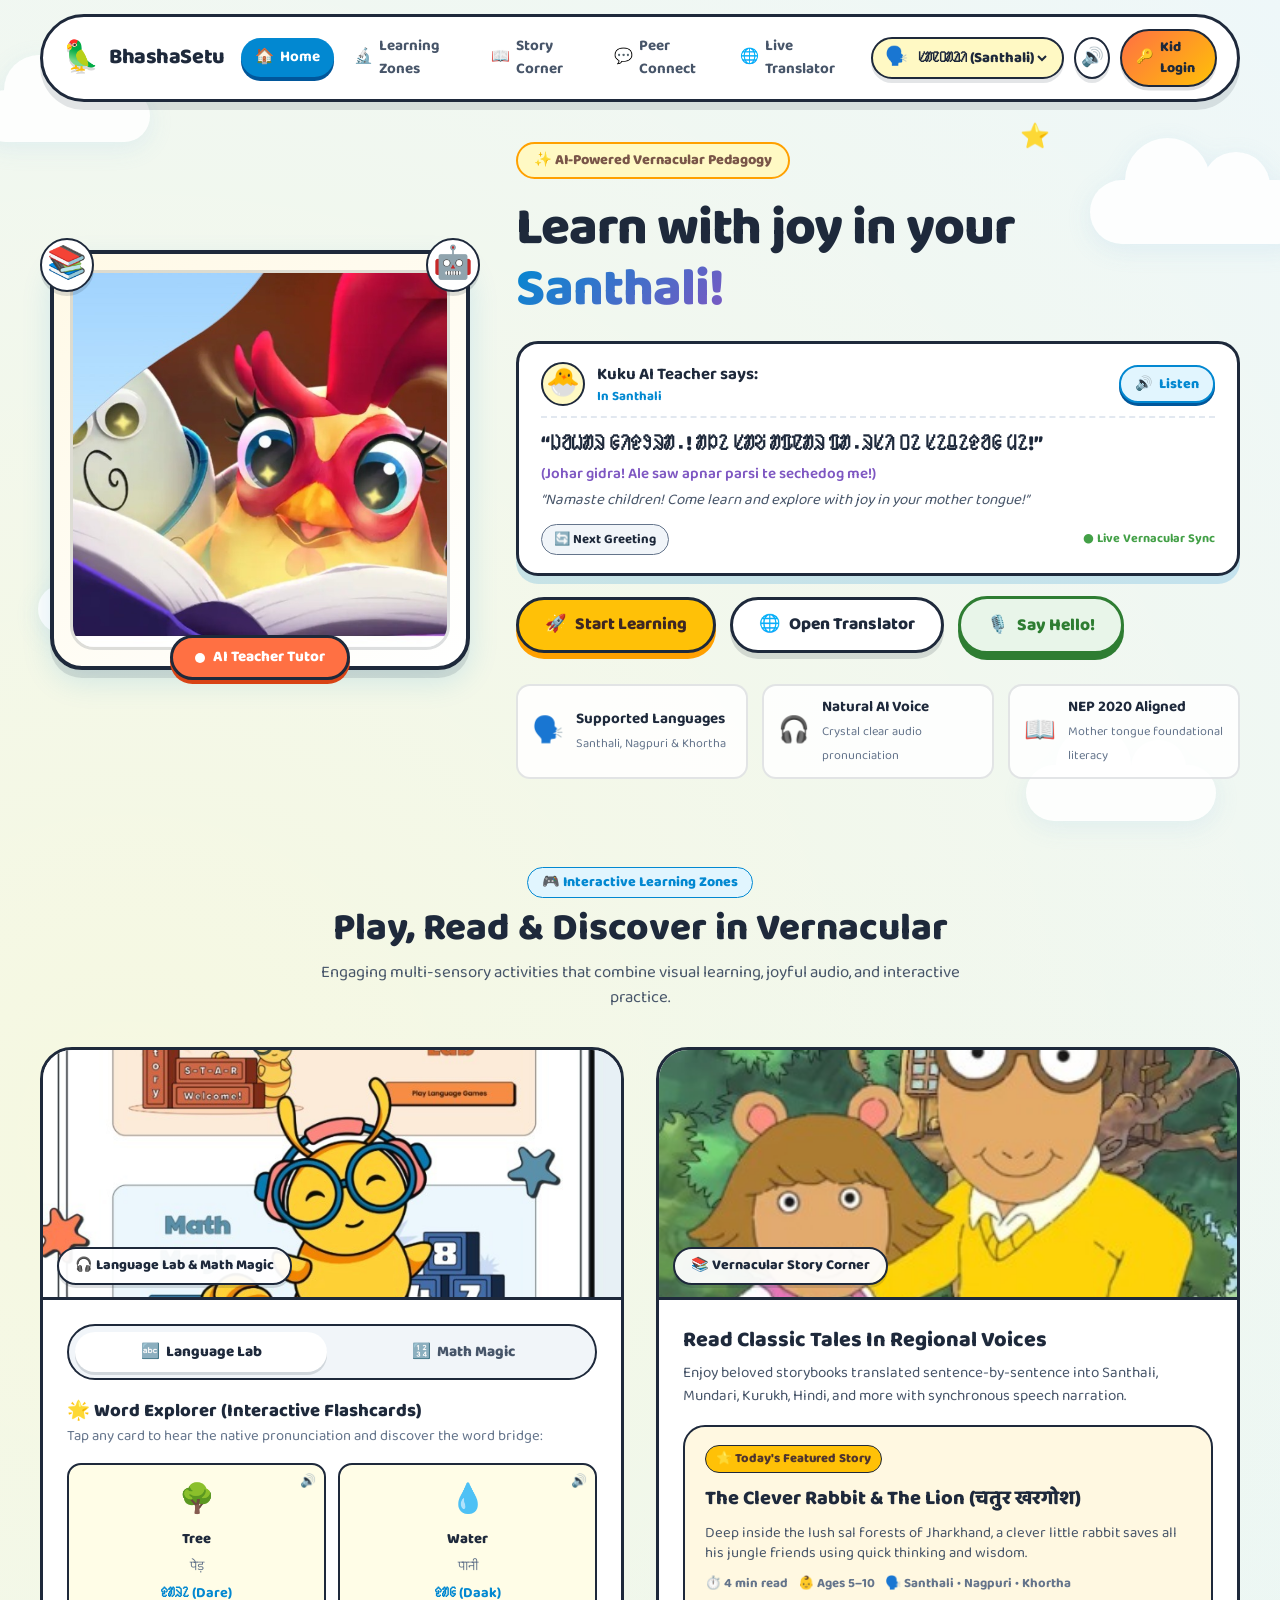
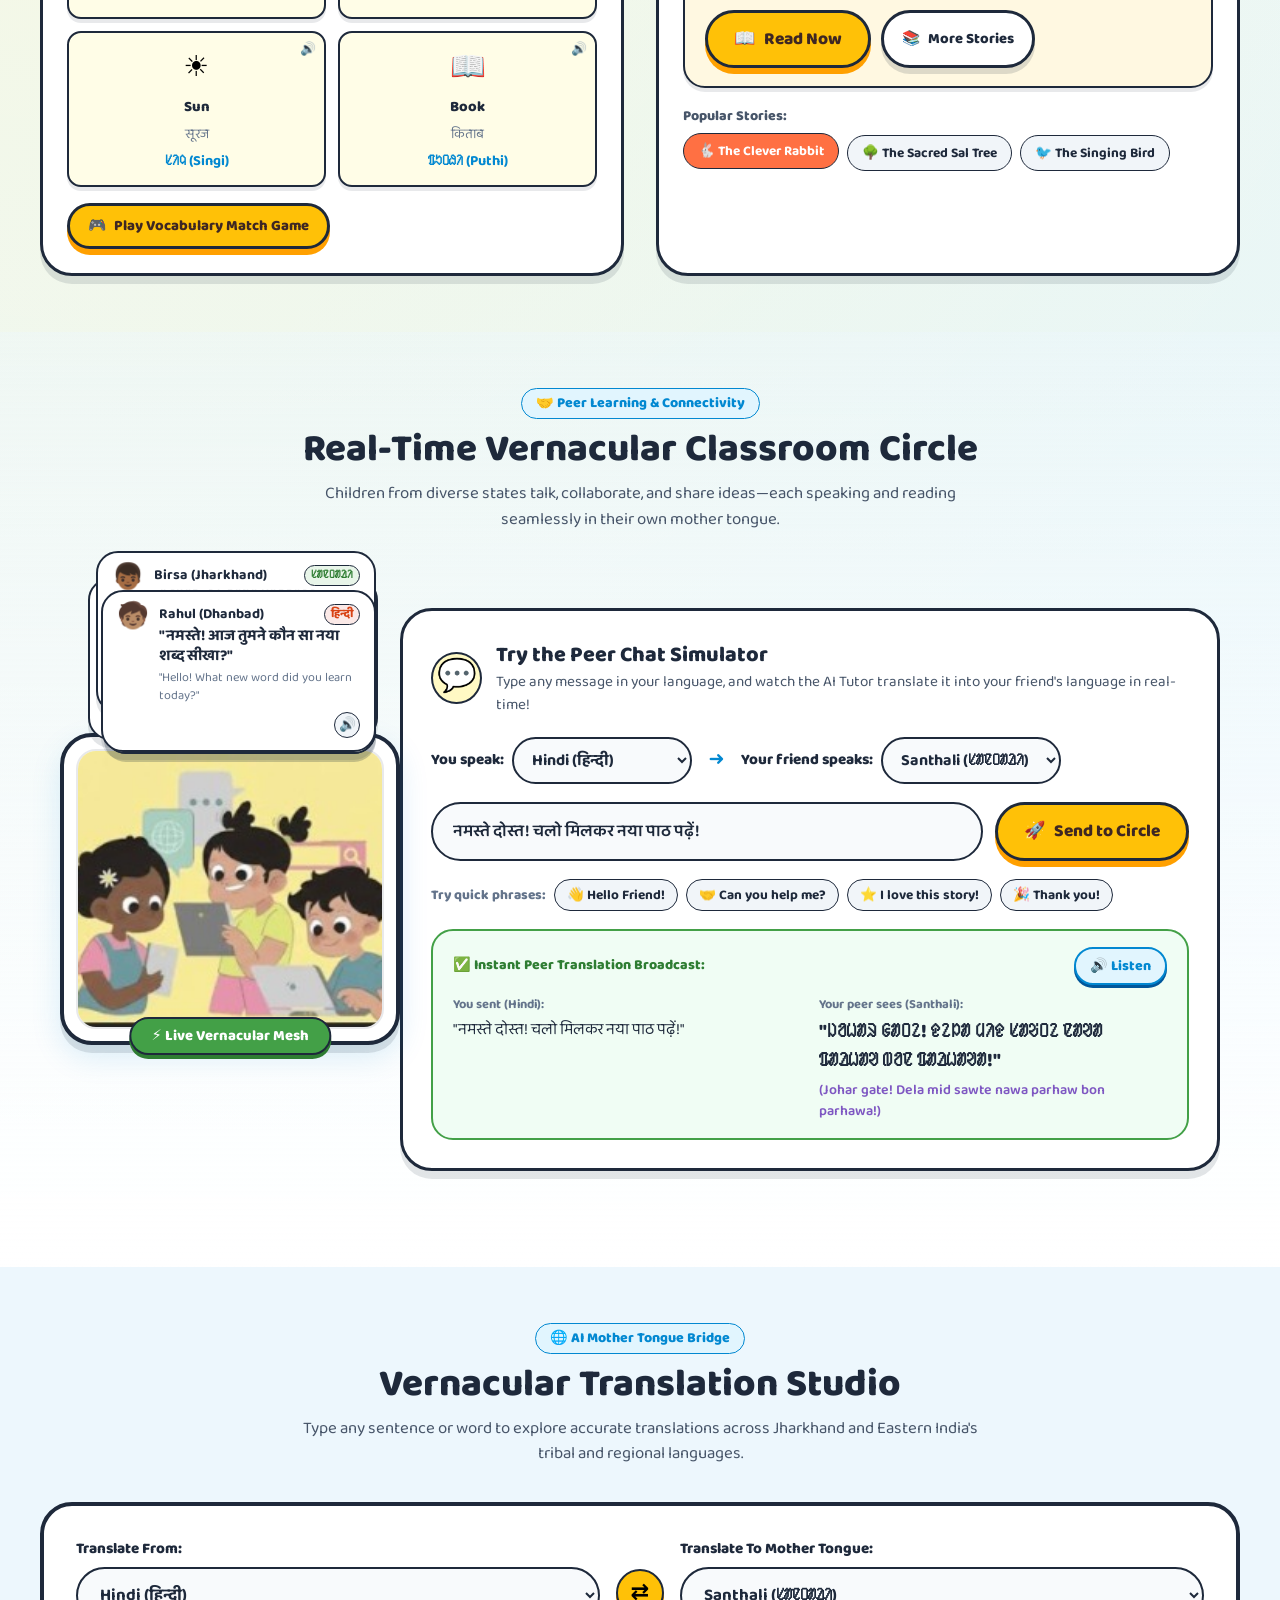
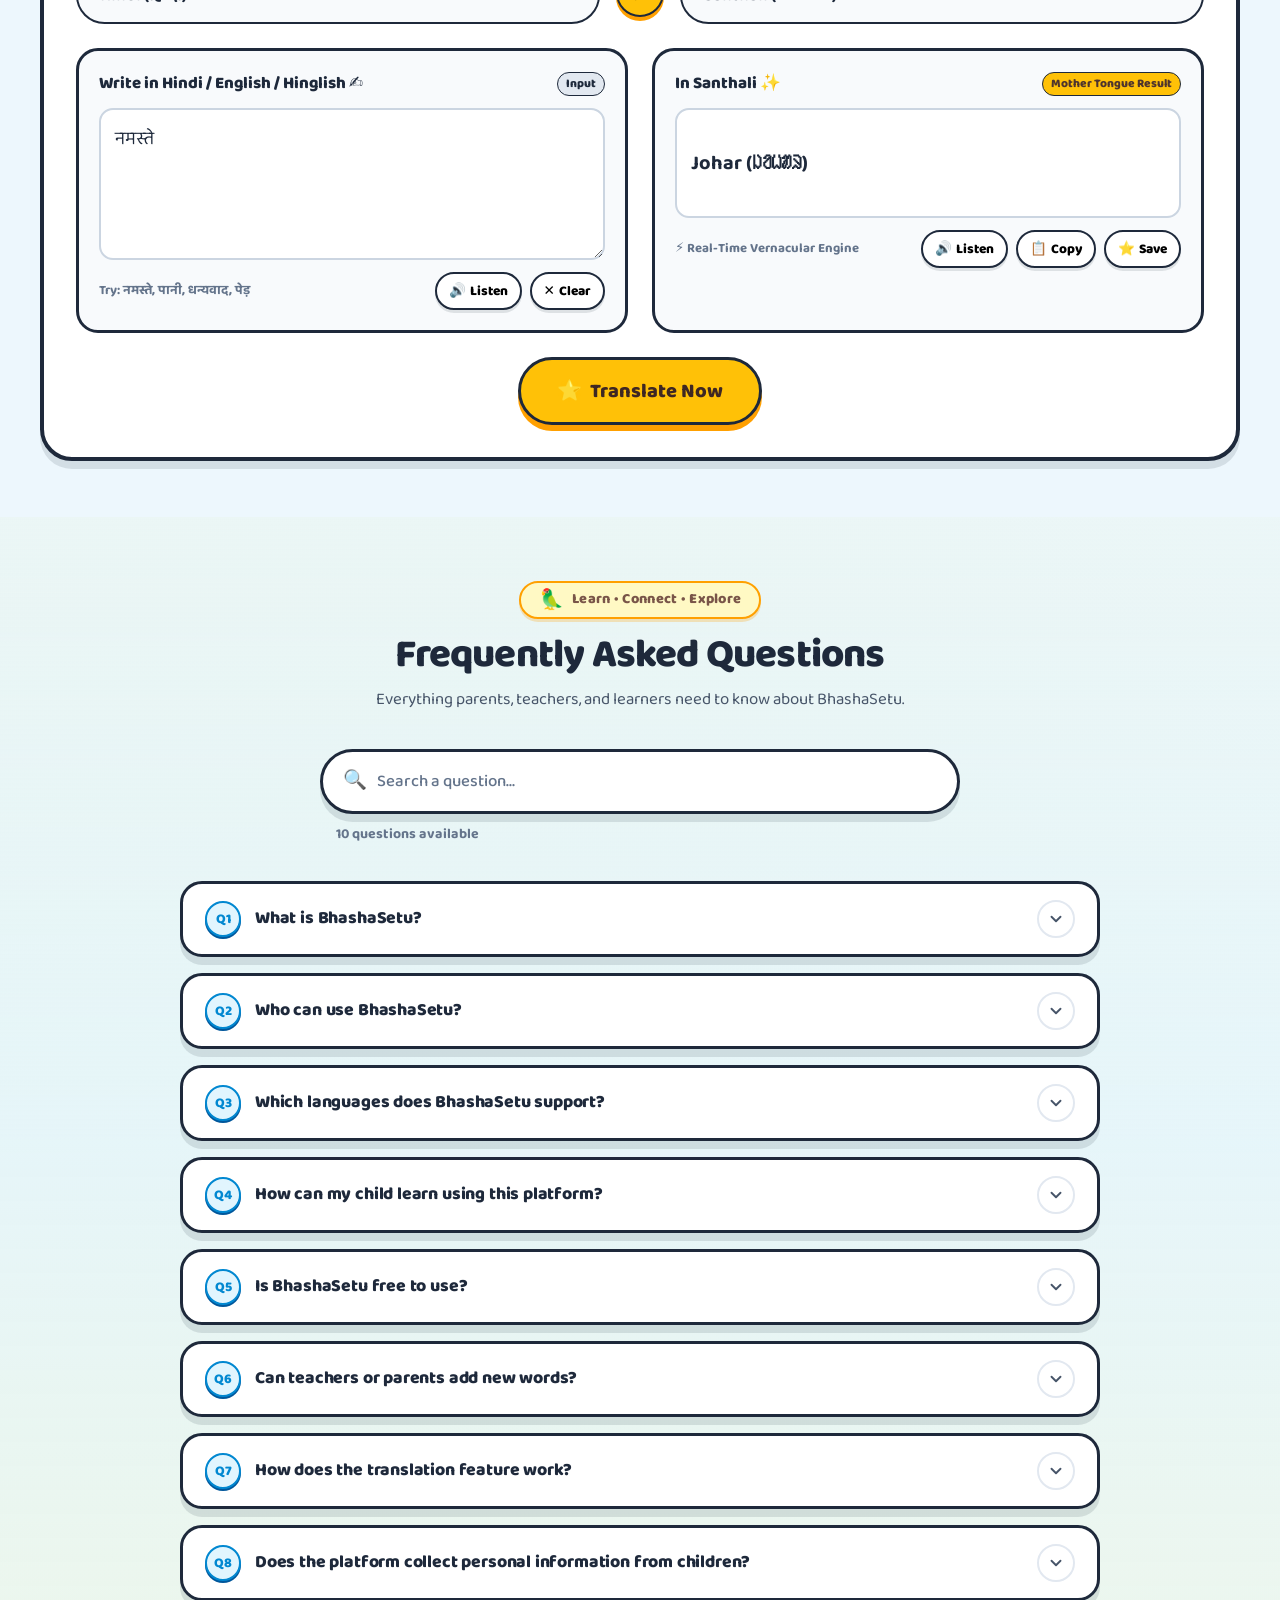
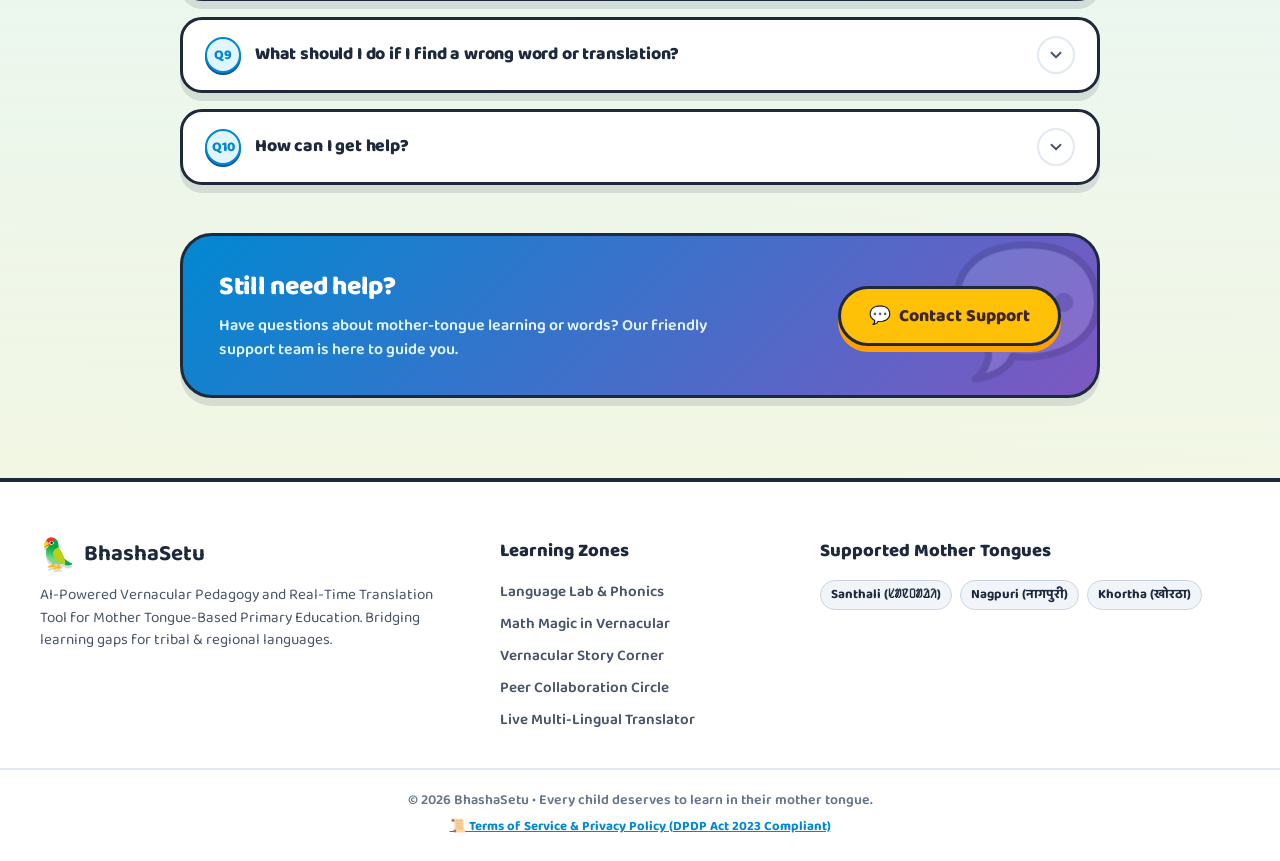
==== frontend/index.html @ 2bd13bf5 "feat(faq): implement BhashaSetu themed FAQ section with live search and accessible accordion" ====
<!doctype html>
<html lang="en">
<head>
  <meta charset="UTF-8" />
  <meta name="viewport" content="width=device-width, initial-scale=1.0" />
  <meta name="description" content="BhashaSetu: AI-Powered Vernacular Pedagogy and Real-Time Translation Tool for Mother Tongue-Based Primary Education." />
  <title>BhashaSetu | Mother Tongue-Based Learning</title>
  
  <!-- Playful, Highly Legible Child-Friendly Fonts -->
  <link rel="preconnect" href="https://fonts.googleapis.com">
  <link rel="preconnect" href="https://fonts.gstatic.com" crossorigin>
  <link href="https://fonts.googleapis.com/css2?family=Baloo+2:wght@400;500;600;700;800&family=Fredoka:wght@400;500;600;700&family=Noto+Sans+Devanagari:wght@400;600;700&family=Noto+Sans+Ol+Chiki:wght@400;600;700&family=Noto+Sans+Tamil:wght@400;600;700&family=Noto+Sans+Bengali:wght@400;600;700&display=swap" rel="stylesheet">
  
  <link rel="stylesheet" href="css/style.css">
  <link rel="stylesheet" href="css/faq-section.css">
</head>
<body>
  <!-- Playful Floating Sky Clouds -->
  <div class="sky-decorations" aria-hidden="true">
    <div class="cloud cloud-1"></div>
    <div class="cloud cloud-2"></div>
    <div class="cloud cloud-3"></div>
    <div class="cloud cloud-4"></div>
    <div class="sparkle star-1">⭐</div>
    <div class="sparkle star-2">✨</div>
    <div class="sparkle star-3">🌟</div>
  </div>

  <!-- 1. Header & Navigation -->
  <header class="topbar">
    <div class="topbar-inner">
      <a class="brand" href="#home" aria-label="BhashaSetu home">
        <span class="brand-icon" aria-hidden="true">🦜</span>
        <div class="brand-text">
          <span class="brand-title">BhashaSetu</span>
        </div>
      </a>

      <nav id="navigation" aria-label="Primary Navigation">
        <a class="nav-link active" href="#home"><span>🏠</span> Home</a>
        <a class="nav-link" href="#learning-modules"><span>🔬</span> Learning Zones</a>
        <a class="nav-link" href="#story-corner"><span>📖</span> Story Corner</a>
        <a class="nav-link" href="#collaboration"><span>💬</span> Peer Connect</a>
        <a class="nav-link" href="#translator"><span>🌐</span> Live Translator</a>
      </nav>

      <div class="topbar-actions">
        <!-- Prominently displayed Language Selector Dropdown -->
        <div class="lang-selector-box" title="Select your Mother Tongue">
          <span class="lang-icon" aria-hidden="true">🗣️</span>
          <label for="globalLangSelect" class="sr-only">Choose Mother Tongue</label>
          <select id="globalLangSelect" class="global-lang-select">
            <option value="Santhali" selected>ᱥᱟᱱᱛᱟᱲᱤ (Santhali)</option>
            <option value="Nagpuri">नागपुरी (Nagpuri)</option>
            <option value="Khortha">खोरठा (Khortha)</option>
            <option value="Hindi">हिन्दी (Hindi)</option>
            <option value="English">English</option>
          </select>
        </div>

        <button class="sound-toggle" id="soundToggle" title="Toggle audio sound effects" aria-label="Toggle sound effects">
          <span class="sound-icon">🔊</span>
        </button>

        <!-- Student Login / Profile Badge -->
        <div id="userProfileNav" class="user-profile-nav">
          <a href="login.html" id="loginNavBtn" class="btn-login-nav" title="Student Login">
            <span class="login-icon">🔑</span>
            <span class="login-text">Kid Login</span>
          </a>
          <div id="userBadgeCard" class="user-badge-card" style="display: none;">
            <span class="user-avatar" id="userAvatarIcon">🧒</span>
            <span class="user-name" id="userNameLabel">Aarav</span>
            <button class="btn-user-switch" onclick="switchOrLogoutUser()" title="Switch or Logout Student">🔄</button>
          </div>
        </div>

        <button class="mobile-menu" id="mobileMenu" aria-label="Open navigation menu">☰</button>
      </div>
    </div>
  </header>

  <main>
    <!-- 2. Hero Section (The AI Tutor Mascot) -->
    <section class="hero-section" id="home">
      <div class="hero-container">
        <!-- AI Mascot Visual -->
        <div class="hero-mascot-wrapper">
          <div class="mascot-frame">
            <div class="mascot-halo"></div>
            <!-- Uploaded Image: Hen with robotic earpiece reading a book -->
            <img 
              src="assets/hen_ai_tutor.jpg" 
              alt="AI Teacher Hen Mascot with robotic earpiece reading an educational storybook" 
              class="mascot-img"
              id="mascotImg"
              loading="eager"
            />
            <div class="mascot-badge">
              <span class="badge-dot"></span> AI Teacher Tutor
            </div>
            <div class="floating-sticker sticker-book">📚</div>
            <div class="floating-sticker sticker-robot">🤖</div>
          </div>
        </div>

        <!-- Dynamic Greeting & Call-To-Action -->
        <div class="hero-content">
          <div class="hero-tag">
            <span>✨ AI-Powered Vernacular Pedagogy</span>
          </div>
          
          <h1 class="hero-heading">
            Learn with joy in your <br>
            <span class="gradient-text" id="heroMotherTongueText">Mother Tongue!</span>
          </h1>

          <!-- Real-Time Dynamic Greeting Speech Bubble -->
          <div class="greeting-bubble-card" id="greetingBubble">
            <div class="bubble-speaker-header">
              <div class="speaker-avatar">🐣</div>
              <div class="speaker-info">
                <strong>Kuku AI Teacher says:</strong>
                <span class="greeting-lang-tag" id="greetingLangTag">In Santhali</span>
              </div>
              <button class="btn-bubble-audio" id="listenGreetingBtn" title="Listen to greeting" aria-label="Listen to greeting">
                <span>🔊</span> Listen
              </button>
            </div>
            <div class="bubble-text-box">
              <p class="greeting-vernacular" id="greetingVernacular">"ᱡᱚᱦᱟᱨ ᱜᱤᱫᱽᱨᱟᱹ! ᱟᱞᱮ ᱥᱟᱶ ᱟᱯᱱᱟᱨ ᱯᱟᱹᱨᱥᱤ ᱛᱮ ᱥᱮᱪᱮᱫᱚᱜ ᱢᱮ!"</p>
              <p class="greeting-pronunciation" id="greetingPronunciation">(Johar gidra! Ale saw apnar parsi te sechedog me!)</p>
              <p class="greeting-translation" id="greetingTranslation">"Namaste children! Come learn and explore with joy in your mother tongue!"</p>
            </div>
            <div class="bubble-footer">
              <button class="btn-chip" id="cycleGreetingBtn">🔄 Next Greeting</button>
              <span class="live-dot-pulse">● Live Vernacular Sync</span>
            </div>
          </div>

          <div class="hero-cta-group">
            <a href="#learning-modules" class="btn btn-primary btn-bounce" id="startLearningBtn">
              <span>🚀</span> Start Learning
            </a>
            <a href="#translator" class="btn btn-secondary">
              <span>🌐</span> Open Translator
            </a>
            <button class="btn btn-accent" id="sayHelloBtn">
              <span>🎙️</span> Say Hello!
            </button>
          </div>

          <div class="hero-highlights">
            <div class="highlight-item">
              <span class="highlight-icon">🗣️</span>
              <div>
                <strong>Supported Languages</strong>
                <small>Santhali, Nagpuri & Khortha</small>
              </div>
            </div>
            <div class="highlight-item">
              <span class="highlight-icon">🎧</span>
              <div>
                <strong>Natural AI Voice</strong>
                <small>Crystal clear audio pronunciation</small>
              </div>
            </div>
            <div class="highlight-item">
              <span class="highlight-icon">📖</span>
              <div>
                <strong>NEP 2020 Aligned</strong>
                <small>Mother tongue foundational literacy</small>
              </div>
            </div>
          </div>
        </div>
      </div>
    </section>

    <!-- 3. Interactive Learning Modules: Two-Column Grid -->
    <section class="section section-modules" id="learning-modules">
      <div class="container">
        <div class="section-header text-center">
          <span class="section-badge">🎮 Interactive Learning Zones</span>
          <h2 class="section-title">Play, Read & Discover in Vernacular</h2>
          <p class="section-subtitle">Engaging multi-sensory activities that combine visual learning, joyful audio, and interactive practice.</p>
        </div>

        <div class="modules-two-column-grid">
          <!-- Column 1: Language Lab & Math Magic -->
          <div class="module-card col-lab">
            <div class="module-media-container">
              <!-- Uploaded Image: Caterpillar wearing headphones -->
              <img 
                src="assets/caterpillar_headphones.jpg" 
                alt="Caterpillar wearing headphones in the Language Lab & Math Magic zone" 
                class="module-img"
                loading="lazy"
              />
              <div class="module-tag-overlay">
                <span>🎧 Language Lab & Math Magic</span>
              </div>
            </div>

            <div class="module-body">
              <div class="module-tabs">
                <button class="module-tab-btn active" id="tabLangLab" data-tab="lang">
                  <span>🔤</span> Language Lab
                </button>
                <button class="module-tab-btn" id="tabMathMagic" data-tab="math">
                  <span>🔢</span> Math Magic
                </button>
              </div>

              <!-- Sub-view 1: Language Lab -->
              <div class="module-subview active" id="viewLangLab">
                <div class="subview-header">
                  <h4>🌟 Word Explorer (Interactive Flashcards)</h4>
                  <p>Tap any card to hear the native pronunciation and discover the word bridge:</p>
                </div>
                <div class="flashcard-grid">
                  <button class="flashcard-btn" data-word="Tree" data-hin="पेड़" data-san="ᱫᱟᱨᱮ (Dare)" data-mun="दारे (Dare)">
                    <span class="fc-emoji">🌳</span>
                    <span class="fc-eng">Tree</span>
                    <span class="fc-hin">पेड़</span>
                    <span class="fc-native">ᱫᱟᱨᱮ (Dare)</span>
                    <span class="fc-sound">🔊</span>
                  </button>
                  <button class="flashcard-btn" data-word="Water" data-hin="पानी" data-san="ᱫᱟᱜ (Daak)" data-mun="दाः (Da)">
                    <span class="fc-emoji">💧</span>
                    <span class="fc-eng">Water</span>
                    <span class="fc-hin">पानी</span>
                    <span class="fc-native">ᱫᱟᱜ (Daak)</span>
                    <span class="fc-sound">🔊</span>
                  </button>
                  <button class="flashcard-btn" data-word="Sun" data-hin="सूरज" data-san="ᱥᱤᱧ (Singi)" data-mun="सिंगी (Singi)">
                    <span class="fc-emoji">☀️</span>
                    <span class="fc-eng">Sun</span>
                    <span class="fc-hin">सूरज</span>
                    <span class="fc-native">ᱥᱤᱧ (Singi)</span>
                    <span class="fc-sound">🔊</span>
                  </button>
                  <button class="flashcard-btn" data-word="Book" data-hin="किताब" data-san="ᱯᱩᱛᱷᱤ (Puthi)" data-mun="पुथी (Puthi)">
                    <span class="fc-emoji">📖</span>
                    <span class="fc-eng">Book</span>
                    <span class="fc-hin">किताब</span>
                    <span class="fc-native">ᱯᱩᱛᱷᱤ (Puthi)</span>
                    <span class="fc-sound">🔊</span>
                  </button>
                </div>
                <div class="activity-cta">
                  <button class="btn btn-primary btn-sm" id="btnPlayVocabGame">
                    <span>🎮</span> Play Vocabulary Match Game
                  </button>
                </div>
              </div>

              <!-- Sub-view 2: Math Magic -->
              <div class="module-subview" id="viewMathMagic">
                <div class="subview-header">
                  <h4>✨ Counting Blocks in Mother Tongue</h4>
                  <p>Tap the blocks to count along in English, Hindi, and Santhali:</p>
                </div>
                <div class="math-blocks-container">
                  <button class="math-block" data-num="1" data-hin="एक" data-san="ᱢᱤᱫ (Mit')">1</button>
                  <button class="math-block" data-num="2" data-hin="दो" data-san="ᱵᱟᱨ (Bar)">2</button>
                  <button class="math-block" data-num="3" data-hin="तीन" data-san="ᱯᱮ (Pe)">3</button>
                  <button class="math-block" data-num="4" data-hin="चार" data-san="ᱯᱩᱱ (Pun)">4</button>
                  <button class="math-block" data-num="5" data-hin="पाँच" data-san="ᱢᱚᱬᱮ (More)">5</button>
                  <button class="math-block" data-num="6" data-hin="छह" data-san="ᱛᱩᱨᱩᱭ (Turui)">6</button>
                  <button class="math-block" data-num="7" data-hin="सात" data-san="ᱮᱭᱟᱭ (Eae)">7</button>
                  <button class="math-block" data-num="8" data-hin="आठ" data-san="ᱤᱨᱟᱹᱞ (Iral)">8</button>
                </div>
                <div class="math-output-card" id="mathCounterCard">
                  <span class="math-num-display" id="mathNumDisplay">5</span>
                  <div class="math-num-details">
                    <strong id="mathHinDisplay">पाँच (Hindi)</strong>
                    <span id="mathSanDisplay">ᱢᱚᱬᱮ • More (Santhali)</span>
                  </div>
                  <button class="btn-bubble-audio" id="speakMathNum" title="Listen to number">🔊 Listen</button>
                </div>
              </div>
            </div>
          </div>

          <!-- Column 2: Vernacular Story Corner -->
          <div class="module-card col-story" id="story-corner">
            <div class="module-media-container">
              <!-- Uploaded Image: Arthur and D.W. reading -->
              <img 
                src="assets/arthur_story_corner.jpg" 
                alt="Arthur and D.W. in the Vernacular Story Corner" 
                class="module-img"
                loading="lazy"
              />
              <div class="module-tag-overlay">
                <span>📚 Vernacular Story Corner</span>
              </div>
            </div>

            <div class="module-body">
              <div class="story-intro">
                <h3>Read Classic Tales In Regional Voices</h3>
                <p>Enjoy beloved storybooks translated sentence-by-sentence into Santhali, Mundari, Kurukh, Hindi, and more with synchronous speech narration.</p>
              </div>

              <!-- Featured Story Preview Card -->
              <div class="story-preview-card">
                <div class="story-badge">⭐ Today's Featured Story</div>
                <h4 class="story-title" id="featuredStoryTitle">The Clever Rabbit & The Lion (चतुर खरगोश)</h4>
                <p class="story-blurb">
                  Deep inside the lush sal forests of Jharkhand, a clever little rabbit saves all his jungle friends using quick thinking and wisdom.
                </p>
                <div class="story-meta">
                  <span>⏱️ 4 min read</span>
                  <span>👶 Ages 5–10</span>
                  <span>🗣️ Santhali • Nagpuri • Khortha</span>
                </div>
                <div class="story-actions">
                  <button class="btn btn-primary btn-bounce" id="btnReadNow">
                    <span>📖</span> Read Now
                  </button>
                  <button class="btn btn-secondary btn-sm" id="btnBrowseStories">
                    <span>📚</span> More Stories
                  </button>
                </div>
              </div>

              <!-- Quick Story Selector Pills -->
              <div class="story-quick-list">
                <span class="quick-list-label">Popular Stories:</span>
                <div class="quick-pills">
                  <button class="story-pill active" data-story="rabbit">🐇 The Clever Rabbit</button>
                  <button class="story-pill" data-story="tree">🌳 The Sacred Sal Tree</button>
                  <button class="story-pill" data-story="bird">🐦 The Singing Bird</button>
                </div>
              </div>
            </div>
          </div>
        </div>
      </div>
    </section>

    <!-- 5. Real-Time Translation & Collaboration Zone -->
    <section class="section section-collab" id="collaboration">
      <div class="container">
        <div class="section-header text-center">
          <span class="section-badge">🤝 Peer Learning & Connectivity</span>
          <h2 class="section-title">Real-Time Vernacular Classroom Circle</h2>
          <p class="section-subtitle">Children from diverse states talk, collaborate, and share ideas—each speaking and reading seamlessly in their own mother tongue.</p>
        </div>

        <div class="collab-interactive-wrapper">
          <!-- Multi-Lingual Floating Peer Bubbles Stage -->
          <div class="collab-stage">
            <!-- Uploaded Image: Three diverse children using tablets and laptops -->
            <div class="collab-centerpiece">
              <img 
                src="assets/children_collaboration.jpg" 
                alt="Three diverse children joyfully collaborating with tablets and laptops" 
                class="collab-centerpiece-img"
                loading="lazy"
              />
              <div class="collab-badge-center">
                <span>⚡ Live Vernacular Mesh</span>
              </div>
            </div>

            <!-- Floating Multilingual Chat Bubbles Around The Children -->
            <div class="peer-bubble bubble-hindi" data-lang="Hindi" style="--delay: 0s;">
              <div class="bubble-avatar">👦🏽</div>
              <div class="bubble-content">
                <div class="bubble-header-row">
                  <strong>Rahul (Jharkhand)</strong>
                  <span class="bubble-flag">हिन्दी</span>
                </div>
                <p class="bubble-msg">"नमस्ते! आज तुमने कौन सा नया शब्द सीखा?"</p>
                <small class="bubble-sub">"Hello! What new word did you learn today?"</small>
                <button class="bubble-speak-btn" data-text="नमस्ते! आज तुमने कौन सा नया शब्द सीखा?" data-lang="hi-IN" title="Listen in Hindi">🔊</button>
              </div>
            <div class="peer-bubble bubble-santhali" data-lang="Santhali" style="--delay: 0.5s;">
              <div class="bubble-avatar">👦🏾</div>
              <div class="bubble-content">
                <div class="bubble-header-row">
                  <strong>Birsa (Jharkhand)</strong>
                  <span class="bubble-flag">ᱥᱟᱱᱛᱟᱲᱤ</span>
                </div>
                <p class="bubble-msg">"ᱡᱚᱦᱟᱨ! ᱤᱧ ᱱᱟᱣᱟ ᱥᱟᱱᱛᱟᱲᱤ ᱟᱹᱲᱟᱹᱧ ᱪᱮᱫ ᱠᱮᱫᱟ!"</p>
                <small class="bubble-sub">(Johar! Injań nawa Santhali aṛanń ched keda!)</small>
                <button class="bubble-speak-btn" data-text="Johar! Injań nawa Santhali aṛanń ched keda!" data-lang="hi-IN" title="Listen in Santhali">🔊</button>
              </div>
            </div>

            <div class="peer-bubble bubble-nagpuri" data-lang="Nagpuri" style="--delay: 1s;">
              <div class="bubble-avatar">👦🏽</div>
              <div class="bubble-content">
                <div class="bubble-header-row">
                  <strong>Sumit (Ranchi)</strong>
                  <span class="bubble-flag">नागपुरी</span>
                </div>
                <p class="bubble-msg">"जोहार संगी! आज हमरे मन नवा पाठ पढ़ब!"</p>
                <small class="bubble-sub">"Johar sangi! Today we will learn a new lesson!"</small>
                <button class="bubble-speak-btn" data-text="जोहार संगी! आज हमरे मन नवा पाठ पढ़ब!" data-lang="hi-IN" title="Listen in Nagpuri">🔊</button>
              </div>
            </div>

            <div class="peer-bubble bubble-khortha" data-lang="Khortha" style="--delay: 1.5s;">
              <div class="bubble-avatar">👧🏽</div>
              <div class="bubble-content">
                <div class="bubble-header-row">
                  <strong>Pooja (Bokaro)</strong>
                  <span class="bubble-flag">खोरठा</span>
                </div>
                <p class="bubble-msg">"गोड़ लागो ही संगी! चल मिल के खेलब!"</p>
                <small class="bubble-sub">"God lago hi sangi! Let's play together!"</small>
                <button class="bubble-speak-btn" data-text="गोड़ लागो ही संगी! चल मिल के खेलब!" data-lang="hi-IN" title="Listen in Khortha">🔊</button>
              </div>
            </div>

            <div class="peer-bubble bubble-hindi" data-lang="Hindi" style="--delay: 2s;">
              <div class="bubble-avatar">🧒🏽</div>
              <div class="bubble-content">
                <div class="bubble-header-row">
                  <strong>Rahul (Dhanbad)</strong>
                  <span class="bubble-flag">हिन्दी</span>
                </div>
                <p class="bubble-msg">"नमस्ते! आज तुमने कौन सा नया शब्द सीखा?"</p>
                <small class="bubble-sub">"Hello! What new word did you learn today?"</small>
                <button class="bubble-speak-btn" data-text="नमस्ते! आज तुमने कौन सा नया शब्द सीखा?" data-lang="hi-IN" title="Listen in Hindi">🔊</button>
              </div>
            </div>
          </div>

          <!-- Interactive Live Peer Chat Simulator Box -->
          <div class="peer-chat-simulator">
            <div class="simulator-header">
              <div class="sim-icon">💬</div>
              <div class="sim-title">
                <h4>Try the Peer Chat Simulator</h4>
                <p>Type any message in your language, and watch the AI Tutor translate it into your friend's language in real-time!</p>
              </div>
            </div>
            
            <div class="sim-controls">
              <div class="sim-input-row">
                <div class="sim-field">
                  <label for="simSenderLang">You speak:</label>
                  <select id="simSenderLang">
                    <option value="hin" selected>Hindi (हिन्दी)</option>
                    <option value="eng">English</option>
                    <option value="Santhali">Santhali (ᱥᱟᱱᱛᱟᱲᱤ)</option>
                    <option value="Nagpuri">Nagpuri (नागपुरी)</option>
                    <option value="Khortha">Khortha (खोरठा)</option>
                  </select>
                </div>
                <div class="sim-arrow">➜</div>
                <div class="sim-field">
                  <label for="simPeerLang">Your friend speaks:</label>
                  <select id="simPeerLang">
                    <option value="Santhali" selected>Santhali (ᱥᱟᱱᱛᱟᱲᱤ)</option>
                    <option value="Nagpuri">Nagpuri (नागपुरी)</option>
                    <option value="Khortha">Khortha (खोरठा)</option>
                    <option value="Hindi">Hindi (हिन्दी)</option>
                    <option value="English">English</option>
                  </select>
                </div>
              </div>

              <div class="sim-input-group">
                <input 
                  type="text" 
                  id="simMessageInput" 
                  placeholder="Type a message: e.g. Hello friend! Let's learn together!" 
                  value="नमस्ते दोस्त! चलो मिलकर नया पाठ पढ़ें!"
                />
                <button class="btn btn-primary" id="btnSimulateSend">
                  <span>🚀</span> Send to Circle
                </button>
              </div>

              <!-- Quick chips for kids -->
              <div class="sim-chips">
                <span>Try quick phrases:</span>
                <button class="chip-btn" data-phrase="नमस्ते दोस्त! चलो मिलकर पढ़ें!">👋 Hello Friend!</button>
                <button class="chip-btn" data-phrase="क्या तुम मेरी मदद कर सकते हो?">🤝 Can you help me?</button>
                <button class="chip-btn" data-phrase="मुझे यह कहानी बहुत पसंद आई!">⭐ I love this story!</button>
                <button class="chip-btn" data-phrase="धन्यवाद! बहुत अच्छा!">🎉 Thank you!</button>
              </div>

              <!-- Simulator Result Broadcast Card -->
              <div class="sim-result-card" id="simResultCard">
                <div class="sim-result-header">
                  <span class="sim-result-status">✅ Instant Peer Translation Broadcast:</span>
                  <button class="btn-bubble-audio" id="speakSimResult">🔊 Listen</button>
                </div>
                <div class="sim-result-body">
                  <div class="sim-result-original">
                    <small>You sent (Hindi):</small>
                    <p id="simOriginalText">"नमस्ते दोस्त! चलो मिलकर नया पाठ पढ़ें!"</p>
                  </div>
                  <div class="sim-result-target">
                    <small id="simTargetLabel">Your peer sees (Santhali):</small>
                    <p class="sim-target-text" id="simTargetText">"ᱡᱚᱦᱟᱨ ᱜᱟᱛᱮ! ᱫᱮᱞᱟ ᱢᱤᱫ ᱥᱟᱶᱛᱮ ᱱᱟᱣᱟ ᱯᱟᱲᱦᱟᱣ ᱵᱚᱱ ᱯᱟᱲᱦᱟᱣᱟ!"</p>
                    <span class="sim-target-phonetic" id="simTargetPhonetic">(Johar gate! Dela mid sawte nawa parhaw bon parhawa!)</span>
                  </div>
                </div>
              </div>
            </div>
          </div>
        </div>
      </div>
    </section>

    <!-- 6. Instant Vernacular Translation Studio (The Core Engine) -->
    <section class="section section-translator" id="translator">
      <div class="container">
        <div class="section-header text-center">
          <span class="section-badge">🌐 AI Mother Tongue Bridge</span>
          <h2 class="section-title">Vernacular Translation Studio</h2>
          <p class="section-subtitle">Type any sentence or word to explore accurate translations across Jharkhand and Eastern India's tribal and regional languages.</p>
        </div>

        <div class="translator-card">
          <div class="translator-top-row">
            <div class="lang-field-group">
              <label for="sourceLanguage">Translate From:</label>
              <select id="sourceLanguage" class="styled-select">
                <option value="auto">Auto Detect (Hindi / English / Hinglish)</option>
                <option value="hin" selected>Hindi (हिन्दी)</option>
                <option value="eng">English (अंग्रेज़ी)</option>
                <option value="hinglish">Hinglish (रोमन हिन्दी)</option>
              </select>
            </div>

            <button class="swap-btn" id="swapBtn" title="Switch source language" aria-label="Switch source language">
              <span>⇄</span>
            </button>

            <div class="lang-field-group">
              <label for="targetLanguage">Translate To Mother Tongue:</label>
              <select id="targetLanguage" class="styled-select">
                <option value="Santhali" selected>Santhali (ᱥᱟᱱᱛᱟᱲᱤ)</option>
                <option value="Nagpuri">Nagpuri (नागपुरी)</option>
                <option value="Khortha">Khortha (खोरठा)</option>
                <option value="Hindi">Hindi (हिन्दी)</option>
                <option value="English">English (अंग्रेज़ी)</option>
              </select>
            </div>
          </div>

          <div class="translator-boxes">
            <!-- Input Text Box -->
            <div class="trans-box input-box">
              <div class="trans-box-header">
                <label for="hindiText" id="inputCardLabel">Write in Hindi / English / Hinglish ✍️</label>
                <span class="box-badge">Input</span>
              </div>
              <textarea id="hindiText" placeholder="जैसे: नमस्ते, पानी, मेरा नाम, पेड़ और जंगल..." rows="4">नमस्ते</textarea>
              <div class="trans-box-footer">
                <div class="quick-try">
                  <span id="inputTryNote">Try: नमस्ते, पानी, धन्यवाद, पेड़</span>
                </div>
                <div class="trans-box-actions">
                  <button class="action-btn" id="speakInput" title="Listen to input text" aria-label="Listen to input">
                    <span>🔊</span> Listen
                  </button>
                  <button class="action-btn" id="clearInput" title="Clear text">
                    <span>✕</span> Clear
                  </button>
                </div>
              </div>
            </div>

            <!-- Output Text Box -->
            <div class="trans-box output-box">
              <div class="trans-box-header">
                <label id="resultLabel">In Santhali ✨</label>
                <span class="box-badge badge-accent">Mother Tongue Result</span>
              </div>
              <div class="result-display-area" id="translatedText" aria-live="polite">
                Johar (ᱡᱚᱦᱟᱨ)
              </div>
              <div class="trans-box-footer">
                <span class="engine-badge">⚡ Real-Time Vernacular Engine</span>
                <div class="trans-box-actions">
                  <button class="action-btn" id="speakResult" title="Listen to translated speech" aria-label="Listen to translation">
                    <span>🔊</span> Listen
                  </button>
                  <button class="action-btn" id="copyResult" title="Copy translation to clipboard">
                    <span>📋</span> Copy
                  </button>
                  <button class="action-btn" id="saveWord" title="Save to my learning list">
                    <span>⭐</span> Save
                  </button>
                </div>
              </div>
            </div>
          </div>

          <div class="translator-action-row">
            <button class="btn btn-primary btn-large btn-bounce" id="translateBtn">
              <span>🌟</span> Translate Now
            </button>
          </div>
        </div>
      </div>
    </section>

    <!-- ======================================================================
        5. FAQ SECTION - BHASHASETU (Frequently Asked Questions)
    ====================================================================== -->
    <section class="section section-faq bhashasetu-faq-section" id="faq" aria-labelledby="bhashasetu-faq-heading">
      <div class="container bhashasetu-faq-container">
        <!-- Header & Cartoon Mascot Visual Accent -->
        <header class="bhashasetu-faq-header">
          <div class="bhashasetu-faq-badge-wrapper">
            <span class="bhashasetu-faq-mascot-icon" aria-hidden="true">🦜</span>
            <span>Learn • Connect • Explore</span>
          </div>
          <h2 class="bhashasetu-faq-title" id="bhashasetu-faq-heading">Frequently Asked Questions</h2>
          <p class="bhashasetu-faq-subtitle">
            Everything parents, teachers, and learners need to know about BhashaSetu.
          </p>
        </header>

        <!-- Search Bar with Live Real-time Filtering -->
        <div class="bhashasetu-faq-search-wrapper" role="search" aria-label="FAQ Question Search">
          <label for="bhashasetu-faq-search-input" class="bhashasetu-visually-hidden">Search a question</label>
          <div class="bhashasetu-faq-search-box">
            <span class="bhashasetu-faq-search-icon" aria-hidden="true">🔍</span>
            <input 
              type="search" 
              id="bhashasetu-faq-search-input" 
              class="bhashasetu-faq-search-input" 
              placeholder="Search a question…" 
              autocomplete="off"
              spellcheck="false"
              aria-label="Search a question"
            >
            <button type="button" id="bhashasetu-faq-search-clear" class="bhashasetu-faq-search-clear" aria-label="Clear search">
              ✕
            </button>
          </div>
          <div class="bhashasetu-faq-search-stats" id="bhashasetu-faq-stats" aria-live="polite">
            10 questions available
          </div>
        </div>

        <!-- Accordion Container (Dynamically rendered and managed by js/faq-section.js) -->
        <div class="bhashasetu-faq-list" id="bhashasetu-faq-list" role="region" aria-label="Questions list">
          <!-- Populated dynamically by js/faq-section.js -->
        </div>

        <!-- Bottom CTA: Still need help? Contact Support -->
        <aside class="bhashasetu-faq-bottom-cta" aria-label="Help and Support CTA">
          <div class="bhashasetu-faq-cta-content">
            <h3 class="bhashasetu-faq-cta-heading">Still need help?</h3>
            <p class="bhashasetu-faq-cta-desc">
              Have questions about mother-tongue learning or words? Our friendly support team is here to guide you.
            </p>
          </div>
          <button type="button" class="bhashasetu-faq-cta-btn" id="bhashasetu-faq-cta-btn">
            <span>💬</span> Contact Support
          </button>
        </aside>
      </div>
    </section>
  </main>

  <!-- Interactive Story Reader Modal -->
  <div class="story-modal-backdrop" id="storyModal" aria-hidden="true" role="dialog" aria-labelledby="modalStoryTitle">
    <div class="story-modal-window">
      <div class="modal-header">
        <div class="modal-title-wrap">
          <span class="modal-icon">📖</span>
          <h3 id="modalStoryTitle">The Clever Rabbit & The Lion</h3>
        </div>
        <button class="modal-close-btn" id="closeStoryModal" aria-label="Close story reader">✕</button>
      </div>

      <div class="modal-body">
        <div class="story-reader-hero">
          <img src="assets/arthur_story_corner.jpg" alt="Story illustration" class="modal-story-thumb" />
          <div class="story-reader-meta">
            <span class="reader-pill" id="storyLangPill">Language: Santhali (ᱥᱟᱱᱛᱟᱲᱤ)</span>
            <span class="reader-pill">Page <span id="currentPageNum">1</span> of 3</span>
          </div>
        </div>

        <div class="story-reader-content" id="storyReaderContent">
          <!-- Populated dynamically by app.js -->
        </div>

        <div class="story-audio-controls">
          <button class="btn btn-primary" id="btnPlayStoryAudio">
            <span>🔊</span> Read Aloud In Mother Tongue
          </button>
          <button class="btn btn-secondary" id="btnPauseStoryAudio">
            <span>⏸️</span> Pause
          </button>
        </div>
      </div>

      <div class="modal-footer">
        <button class="btn btn-secondary btn-sm" id="btnPrevPage" disabled>◀ Previous Page</button>
        <div class="page-dots" id="pageDots">
          <span class="dot active"></span>
          <span class="dot"></span>
          <span class="dot"></span>
        </div>
        <button class="btn btn-secondary btn-sm" id="btnNextPage">Next Page ▶</button>
      </div>
    </div>
  </div>

  <!-- Vocabulary Match Mini-Game Modal -->
  <div class="story-modal-backdrop" id="vocabGameModal" aria-hidden="true" role="dialog" aria-labelledby="vocabGameTitle">
    <div class="story-modal-window vocab-modal-window">
      <div class="modal-header">
        <div class="modal-title-wrap">
          <span class="modal-icon">🎮</span>
          <h3 id="vocabGameTitle">Match The Vernacular Words!</h3>
        </div>
        <button class="modal-close-btn" id="closeVocabModal" aria-label="Close game">✕</button>
      </div>
      <div class="modal-body text-center">
        <p class="game-instructions">Find the matching word in your mother tongue for: <strong id="gameTargetWord">Water (पानी)</strong></p>
        <div class="vocab-options-grid" id="vocabOptionsGrid">
          <!-- Populated by app.js -->
        </div>
        <div class="game-score-row">
          <span>⭐ Score: <strong id="gameScore">0</strong> / 5</span>
          <span id="gameFeedbackText">Tap an option to match!</span>
        </div>
      </div>
    </div>
  </div>

  <!-- Footer -->
  <footer class="site-footer">
    <div class="container footer-content">
      <div class="footer-brand-column">
        <div class="footer-logo">
          <span class="brand-icon">🦜</span>
          <strong>BhashaSetu</strong>
        </div>
        <p class="footer-desc">
          AI-Powered Vernacular Pedagogy and Real-Time Translation Tool for Mother Tongue-Based Primary Education. Bridging learning gaps for tribal & regional languages.
        </p>
      </div>

      <div class="footer-links-column">
        <h4>Learning Zones</h4>
        <ul>
          <li><a href="#learning-modules">Language Lab & Phonics</a></li>
          <li><a href="#learning-modules">Math Magic in Vernacular</a></li>
          <li><a href="#story-corner">Vernacular Story Corner</a></li>
          <li><a href="#collaboration">Peer Collaboration Circle</a></li>
          <li><a href="#translator">Live Multi-Lingual Translator</a></li>
        </ul>
      </div>

      <div class="footer-links-column">
        <h4>Supported Mother Tongues</h4>
        <div class="lang-tags-cloud">
          <span>Santhali (ᱥᱟᱱᱛᱟᱲᱤ)</span>
          <span>Nagpuri (नागपुरी)</span>
          <span>Khortha (खोरठा)</span>
        </div>
      </div>
    </div>
    
    <div class="footer-bottom text-center">
      <p>© 2026 BhashaSetu • Every child deserves to learn in their mother tongue.</p>
      <p style="margin-top: 6px; font-size: 0.82rem;"><a href="terms-privacy.html" target="_blank" style="text-decoration: underline; color: var(--primary-blue); font-weight: 700;">📜 Terms of Service & Privacy Policy (DPDP Act 2023 Compliant)</a></p>
    </div>
  </footer>

  <!-- Toast Notification Alert Box -->
  <div class="toast" id="toast" role="status" aria-live="polite"></div>

  <!-- Confetti Canvas for Celebratory Moments -->
  <canvas id="confettiCanvas" class="confetti-canvas"></canvas>

  <!-- Client-Side App Logic -->
  <script src="js/app.js"></script>
  <script src="js/faq-section.js"></script>
</body>
</html>
---- frontend/css/style.css ----
/* ==========================================================================
   BhashaSetu - Modern, Child-Friendly & Accessible Stylesheet
   ========================================================================== */

:root {
  /* Vibrant & Friendly Color Palette */
  --primary-blue: #0288D1;
  --primary-blue-hover: #0277BD;
  --primary-blue-light: #E1F5FE;
  --primary-blue-shadow: #01579B;

  --accent-yellow: #FFC107;
  --accent-yellow-light: #FFF9C4;
  --accent-yellow-shadow: #FFA000;

  --accent-orange: #FF7043;
  --accent-orange-light: #FBE9E7;
  --accent-orange-shadow: #D84315;

  --accent-green: #43A047;
  --accent-green-light: #E8F5E9;
  --accent-green-shadow: #2E7D32;

  --accent-purple: #7E57C2;
  --accent-purple-light: #EDE7F6;
  --accent-purple-shadow: #512DA8;

  --bg-sky: #EDF7FD;
  --bg-card: #FFFFFF;
  --ink-dark: #1E293B;
  --ink-muted: #475569;
  --ink-light: #64748B;
  
  --border-thick: 3px solid #1E293B;
  --border-soft: 2px solid #E2E8F0;
  
  --radius-sm: 14px;
  --radius-md: 22px;
  --radius-lg: 32px;
  --radius-pill: 999px;

  --shadow-chunky: 0 8px 0 rgba(30, 41, 59, 0.12);
  --shadow-chunky-hover: 0 12px 0 rgba(30, 41, 59, 0.12);
  --shadow-bubble: 0 12px 30px rgba(2, 136, 209, 0.14);
}

/* Reset & Global */
*, *::before, *::after {
  box-sizing: border-box;
  margin: 0;
  padding: 0;
}

html {
  scroll-behavior: smooth;
  font-size: 16px;
}

body {
  font-family: "Baloo 2", "Fredoka", "Noto Sans Devanagari", system-ui, sans-serif;
  color: var(--ink-dark);
  background-color: var(--bg-sky);
  background-image: 
    radial-gradient(circle at 10% 20%, rgba(255, 249, 196, 0.5) 0%, transparent 40%),
    radial-gradient(circle at 90% 40%, rgba(225, 245, 254, 0.7) 0%, transparent 40%),
    radial-gradient(circle at 30% 80%, rgba(232, 245, 233, 0.6) 0%, transparent 50%);
  min-height: 100vh;
  overflow-x: hidden;
  line-height: 1.5;
  -webkit-font-smoothing: antialiased;
}

button, input, select, textarea {
  font-family: inherit;
  font-size: 1rem;
}

button {
  cursor: pointer;
  border: none;
  background: none;
  user-select: none;
  -webkit-tap-highlight-color: transparent;
}

a {
  color: inherit;
  text-decoration: none;
}

img {
  max-width: 100%;
  height: auto;
  display: block;
}

.container {
  width: min(1200px, calc(100% - 32px));
  margin-inline: auto;
}

.sr-only {
  position: absolute;
  width: 1px;
  height: 1px;
  padding: 0;
  margin: -1px;
  overflow: hidden;
  clip: rect(0, 0, 0, 0);
  white-space: nowrap;
  border: 0;
}

/* ==========================================================================
   Sky Background Animated Elements
   ========================================================================== */
.sky-decorations {
  position: fixed;
  inset: 0;
  pointer-events: none;
  z-index: 0;
  overflow: hidden;
}

.cloud {
  position: absolute;
  background: #FFFFFF;
  border-radius: var(--radius-pill);
  filter: drop-shadow(0 6px 12px rgba(160, 205, 235, 0.25));
  opacity: 0.85;
  animation: floatCloud 24s ease-in-out infinite;
}

.cloud::before, .cloud::after {
  content: "";
  position: absolute;
  background: #FFFFFF;
  border-radius: 50%;
}

.cloud-1 {
  width: 170px;
  height: 52px;
  top: 90px;
  left: -20px;
  animation-duration: 22s;
}
.cloud-1::before { width: 70px; height: 70px; top: -35px; left: 24px; }
.cloud-1::after { width: 50px; height: 50px; top: -22px; right: 28px; }

.cloud-2 {
  width: 220px;
  height: 64px;
  top: 180px;
  right: -30px;
  animation-duration: 28s;
  animation-delay: -6s;
}
.cloud-2::before { width: 85px; height: 85px; top: -42px; left: 35px; }
.cloud-2::after { width: 68px; height: 68px; top: -28px; right: 40px; }

.cloud-3 {
  width: 150px;
  height: 48px;
  top: 65%;
  left: 3%;
  animation-duration: 32s;
  animation-delay: -12s;
}
.cloud-3::before { width: 60px; height: 60px; top: -30px; left: 20px; }
.cloud-3::after { width: 45px; height: 45px; top: -18px; right: 22px; }

.cloud-4 {
  width: 190px;
  height: 56px;
  top: 85%;
  right: 5%;
  animation-duration: 26s;
  animation-delay: -18s;
}
.cloud-4::before { width: 75px; height: 75px; top: -38px; left: 30px; }
.cloud-4::after { width: 55px; height: 55px; top: -25px; right: 30px; }

.sparkle {
  position: absolute;
  font-size: 1.5rem;
  animation: pulseSparkle 4s ease-in-out infinite alternate;
}
.star-1 { top: 120px; right: 18%; animation-delay: 0.5s; }
.star-2 { top: 380px; left: 8%; animation-delay: 1.5s; }
.star-3 { top: 520px; right: 10%; animation-delay: 2.2s; }

@keyframes floatCloud {
  0%, 100% { transform: translateX(0); }
  50% { transform: translateX(35px); }
}

@keyframes pulseSparkle {
  0% { transform: scale(0.85) rotate(-10deg); opacity: 0.6; }
  100% { transform: scale(1.2) rotate(15deg); opacity: 1; }
}

/* ==========================================================================
   1. Header & Navigation
   ========================================================================== */
.topbar {
  position: sticky;
  top: 14px;
  z-index: 100;
  width: min(1200px, calc(100% - 24px));
  margin: 12px auto 0;
}

.topbar-inner {
  display: flex;
  align-items: center;
  justify-content: space-between;
  gap: 16px;
  padding: 10px 20px;
  background: rgba(255, 255, 255, 0.95);
  backdrop-filter: blur(12px);
  border: var(--border-thick);
  border-radius: var(--radius-pill);
  box-shadow: var(--shadow-chunky);
}

.brand {
  display: flex;
  align-items: center;
  gap: 10px;
}

.brand-icon {
  font-size: 1.8rem;
  line-height: 1;
  filter: drop-shadow(0 3px 0 rgba(0,0,0,0.15));
  animation: softWiggle 3s infinite ease-in-out;
}

.brand-text {
  display: flex;
  flex-direction: column;
}

.brand-title {
  font-size: 1.35rem;
  font-weight: 800;
  color: var(--ink-dark);
  line-height: 1.1;
  letter-spacing: -0.02em;
}

.brand-badge {
  font-size: 0.72rem;
  font-weight: 700;
  background: var(--accent-yellow);
  color: #5D4037;
  padding: 2px 8px;
  border-radius: var(--radius-pill);
  width: fit-content;
  border: 1.5px solid #1E293B;
  box-shadow: 0 2px 0 rgba(30,41,59,0.15);
  margin-top: 2px;
}

nav#navigation {
  display: flex;
  align-items: center;
  gap: 6px;
}

.nav-link {
  display: inline-flex;
  align-items: center;
  gap: 6px;
  padding: 8px 14px;
  font-size: 0.95rem;
  font-weight: 700;
  color: var(--ink-muted);
  border-radius: var(--radius-pill);
  transition: all 0.2s ease;
}

.nav-link:hover {
  background: var(--primary-blue-light);
  color: var(--primary-blue);
  transform: translateY(-2px);
}

.nav-link.active {
  background: var(--primary-blue);
  color: #FFFFFF;
  box-shadow: 0 4px 0 var(--primary-blue-shadow);
}

.topbar-actions {
  display: flex;
  align-items: center;
  gap: 10px;
}

/* Prominent Language Selector */
.lang-selector-box {
  display: flex;
  align-items: center;
  gap: 6px;
  background: var(--accent-yellow-light);
  border: 2.5px solid var(--ink-dark);
  border-radius: var(--radius-pill);
  padding: 5px 12px;
  box-shadow: 0 4px 0 rgba(30, 41, 59, 0.12);
  transition: transform 0.2s ease;
}

.lang-selector-box:hover {
  transform: translateY(-2px);
}

.lang-icon {
  font-size: 1.15rem;
}

.global-lang-select {
  border: none;
  background: transparent;
  font-size: 0.92rem;
  font-weight: 800;
  color: var(--ink-dark);
  cursor: pointer;
  outline: none;
}

.sound-toggle {
  display: flex;
  align-items: center;
  justify-content: center;
  width: 42px;
  height: 42px;
  background: #FFFFFF;
  border: 2.5px solid var(--ink-dark);
  border-radius: 50%;
  font-size: 1.15rem;
  box-shadow: 0 4px 0 rgba(30, 41, 59, 0.12);
  transition: transform 0.15s ease, background 0.2s;
}

.sound-toggle:hover {
  background: var(--accent-yellow-light);
  transform: translateY(-2px);
}

.sound-toggle:active {
  transform: translateY(2px);
  box-shadow: 0 2px 0 rgba(30, 41, 59, 0.12);
}

/* Student Login / Profile Chip */
.user-profile-nav {
  display: flex;
  align-items: center;
}

.btn-login-nav {
  display: inline-flex;
  align-items: center;
  gap: 6px;
  background: linear-gradient(135deg, var(--accent-orange, #FF7043), var(--accent-yellow, #FFCA28));
  color: #1E293B;
  font-size: 0.88rem;
  font-weight: 800;
  padding: 6px 14px;
  border-radius: var(--radius-pill);
  border: 2px solid var(--ink-dark);
  box-shadow: 0 3.5px 0 rgba(30, 41, 59, 0.15);
  transition: transform 0.15s ease, box-shadow 0.15s ease;
  text-decoration: none;
  cursor: pointer;
}

.btn-login-nav:hover {
  transform: translateY(-2px);
  box-shadow: 0 5px 0 rgba(30, 41, 59, 0.2);
}

.btn-login-nav:active {
  transform: translateY(2px);
  box-shadow: 0 1px 0 rgba(30, 41, 59, 0.15);
}

.user-badge-card {
  display: inline-flex;
  align-items: center;
  gap: 6px;
  background: #FFFFFF;
  border: 2px solid var(--primary-teal, #26A69A);
  border-radius: var(--radius-pill);
  padding: 4px 10px 4px 8px;
  box-shadow: 0 3px 0 rgba(38, 166, 154, 0.4);
  font-size: 0.88rem;
  font-weight: 800;
  color: var(--ink-dark);
}

.user-avatar {
  font-size: 1.2rem;
  line-height: 1;
}

.user-name {
  max-width: 100px;
  white-space: nowrap;
  overflow: hidden;
  text-overflow: ellipsis;
  color: #0F766E;
}

.btn-user-switch {
  background: #F0FDFA;
  border: 1px solid #99F6E4;
  cursor: pointer;
  font-size: 0.85rem;
  padding: 2px 5px;
  border-radius: var(--radius-pill);
  transition: transform 0.2s;
  margin-left: 2px;
}

.btn-user-switch:hover {
  transform: rotate(90deg) scale(1.1);
  background: #CCFBF1;
}

.mobile-menu {
  display: none;
  font-size: 1.5rem;
  padding: 6px 10px;
  border: 2.5px solid var(--ink-dark);
  border-radius: var(--radius-sm);
  background: #FFFFFF;
}

/* ==========================================================================
   2. Hero Section (The AI Tutor Mascot)
   ========================================================================== */
.hero-section {
  position: relative;
  z-index: 10;
  padding: 42px 0 32px;
}

.hero-container {
  width: min(1200px, calc(100% - 32px));
  margin-inline: auto;
  display: grid;
  grid-template-columns: 440px 1fr;
  gap: 36px;
  align-items: center;
}

/* Mascot Artwork Frame */
.hero-mascot-wrapper {
  position: relative;
  display: flex;
  justify-content: center;
}

.mascot-frame {
  position: relative;
  width: 100%;
  max-width: 420px;
  background: linear-gradient(145deg, #FFF9E6, #FFF);
  border: 4px solid var(--ink-dark);
  border-radius: var(--radius-lg);
  padding: 16px;
  box-shadow: var(--shadow-chunky), var(--shadow-bubble);
  overflow: visible;
  transition: transform 0.3s ease;
}

.mascot-frame:hover {
  transform: translateY(-4px) rotate(-1deg);
}

.mascot-img {
  width: 100%;
  height: 380px;
  object-fit: cover;
  border-radius: 24px;
  border: 3px solid rgba(30, 41, 59, 0.15);
  box-shadow: inset 0 0 20px rgba(0,0,0,0.06);
}

.mascot-badge {
  position: absolute;
  bottom: -14px;
  left: 50%;
  transform: translateX(-50%);
  display: inline-flex;
  align-items: center;
  gap: 8px;
  background: var(--accent-orange);
  color: #FFFFFF;
  font-weight: 800;
  font-size: 0.95rem;
  padding: 8px 22px;
  border: 3px solid var(--ink-dark);
  border-radius: var(--radius-pill);
  box-shadow: 0 4px 0 var(--accent-orange-shadow);
  white-space: nowrap;
}

.badge-dot {
  width: 10px;
  height: 10px;
  background: #FFF;
  border-radius: 50%;
  animation: pulseDot 1.5s infinite alternate;
}

.floating-sticker {
  position: absolute;
  font-size: 2rem;
  background: #FFFFFF;
  border: 2.5px solid var(--ink-dark);
  border-radius: 50%;
  width: 54px;
  height: 54px;
  display: flex;
  align-items: center;
  justify-content: center;
  box-shadow: 0 4px 0 rgba(30,41,59,0.15);
  animation: floatSticker 3.5s ease-in-out infinite alternate;
}

.sticker-book { top: -16px; left: -14px; animation-delay: 0.2s; }
.sticker-robot { top: -16px; right: -14px; animation-delay: 1.2s; }

@keyframes floatSticker {
  0% { transform: translateY(0) rotate(-6deg); }
  100% { transform: translateY(-10px) rotate(8deg); }
}

@keyframes pulseDot {
  0% { transform: scale(0.8); opacity: 0.6; }
  100% { transform: scale(1.2); opacity: 1; }
}

/* Hero Content & Dynamic Greeting */
.hero-content {
  display: flex;
  flex-direction: column;
  gap: 20px;
}

.hero-tag {
  display: inline-flex;
  align-items: center;
  background: var(--accent-yellow-light);
  border: 2px solid var(--accent-yellow-shadow);
  color: #795548;
  font-weight: 800;
  font-size: 0.9rem;
  padding: 6px 16px;
  border-radius: var(--radius-pill);
  width: fit-content;
}

.hero-heading {
  font-size: clamp(2.2rem, 4.2vw, 3.3rem);
  font-weight: 800;
  line-height: 1.15;
  letter-spacing: -0.02em;
  color: var(--ink-dark);
}

.gradient-text {
  background: linear-gradient(135deg, var(--primary-blue), var(--accent-purple));
  -webkit-background-clip: text;
  -webkit-text-fill-color: transparent;
  display: inline-block;
}

/* Dynamic Greeting Speech Bubble Card */
.greeting-bubble-card {
  position: relative;
  background: #FFFFFF;
  border: 3.5px solid var(--ink-dark);
  border-radius: var(--radius-md);
  padding: 18px 22px;
  box-shadow: 0 8px 0 rgba(2, 136, 209, 0.18);
  transition: all 0.3s ease;
}

.bubble-speaker-header {
  display: flex;
  align-items: center;
  justify-content: space-between;
  gap: 12px;
  margin-bottom: 12px;
  border-bottom: 2px dashed #E2E8F0;
  padding-bottom: 10px;
}

.speaker-avatar {
  font-size: 1.7rem;
  background: var(--accent-yellow-light);
  border: 2px solid var(--ink-dark);
  border-radius: 50%;
  width: 44px;
  height: 44px;
  display: flex;
  align-items: center;
  justify-content: center;
}

.speaker-info {
  flex: 1;
  display: flex;
  flex-direction: column;
}

.speaker-info strong {
  font-size: 1.05rem;
  color: var(--ink-dark);
}

.greeting-lang-tag {
  font-size: 0.82rem;
  font-weight: 700;
  color: var(--primary-blue);
}

.btn-bubble-audio {
  display: inline-flex;
  align-items: center;
  gap: 6px;
  background: var(--primary-blue-light);
  color: var(--primary-blue);
  border: 2px solid var(--primary-blue);
  font-size: 0.88rem;
  font-weight: 800;
  padding: 6px 14px;
  border-radius: var(--radius-pill);
  box-shadow: 0 3px 0 var(--primary-blue-shadow);
  transition: all 0.15s ease;
}

.btn-bubble-audio:hover {
  background: var(--primary-blue);
  color: #FFFFFF;
  transform: translateY(-2px);
}

.btn-bubble-audio:active {
  transform: translateY(2px);
  box-shadow: 0 1px 0 var(--primary-blue-shadow);
}

.bubble-text-box {
  display: flex;
  flex-direction: column;
  gap: 4px;
  margin-bottom: 12px;
}

.greeting-vernacular {
  font-size: 1.35rem;
  font-weight: 800;
  color: var(--ink-dark);
  line-height: 1.3;
}

.greeting-pronunciation {
  font-size: 0.95rem;
  font-weight: 600;
  color: var(--accent-purple);
}

.greeting-translation {
  font-size: 0.95rem;
  color: var(--ink-muted);
  font-style: italic;
}

.bubble-footer {
  display: flex;
  align-items: center;
  justify-content: space-between;
  gap: 10px;
}

.btn-chip {
  background: #F1F5F9;
  border: 1.5px solid var(--ink-light);
  color: var(--ink-dark);
  font-size: 0.82rem;
  font-weight: 700;
  padding: 4px 12px;
  border-radius: var(--radius-pill);
  transition: all 0.15s ease;
}

.btn-chip:hover {
  background: var(--accent-yellow-light);
  border-color: var(--ink-dark);
}

.live-dot-pulse {
  font-size: 0.78rem;
  font-weight: 700;
  color: var(--accent-green);
  display: inline-flex;
  align-items: center;
  gap: 4px;
}

/* Call to Action Buttons */
.hero-cta-group {
  display: flex;
  flex-wrap: wrap;
  align-items: center;
  gap: 14px;
}

.btn {
  display: inline-flex;
  align-items: center;
  justify-content: center;
  gap: 8px;
  padding: 12px 26px;
  font-size: 1.08rem;
  font-weight: 800;
  border-radius: var(--radius-pill);
  border: var(--border-thick);
  transition: all 0.15s ease;
  white-space: nowrap;
}

.btn-primary {
  background: var(--accent-yellow);
  color: #3E2723;
  box-shadow: 0 6px 0 var(--accent-yellow-shadow);
}
.btn-primary:hover {
  background: #FFCA28;
  transform: translateY(-3px);
  box-shadow: 0 9px 0 var(--accent-yellow-shadow);
}
.btn-primary:active {
  transform: translateY(3px);
  box-shadow: 0 3px 0 var(--accent-yellow-shadow);
}

.btn-secondary {
  background: #FFFFFF;
  color: var(--ink-dark);
  box-shadow: 0 6px 0 rgba(30, 41, 59, 0.15);
}
.btn-secondary:hover {
  background: var(--primary-blue-light);
  color: var(--primary-blue);
  transform: translateY(-3px);
}
.btn-secondary:active {
  transform: translateY(3px);
  box-shadow: 0 3px 0 rgba(30, 41, 59, 0.15);
}

.btn-accent {
  background: var(--accent-green-light);
  color: var(--accent-green-shadow);
  border-color: var(--accent-green-shadow);
  box-shadow: 0 6px 0 var(--accent-green-shadow);
}
.btn-accent:hover {
  background: var(--accent-green);
  color: #FFFFFF;
  transform: translateY(-3px);
}

.btn-sm {
  padding: 8px 18px;
  font-size: 0.92rem;
}

.btn-large {
  padding: 15px 36px;
  font-size: 1.25rem;
}

.btn-bounce {
  animation: bounceBtn 3s infinite;
}

@keyframes bounceBtn {
  0%, 20%, 50%, 80%, 100% { transform: translateY(0); }
  40% { transform: translateY(-6px); }
  60% { transform: translateY(-3px); }
}

.hero-highlights {
  display: grid;
  grid-template-columns: repeat(auto-fit, minmax(180px, 1fr));
  gap: 14px;
  padding-top: 10px;
}

.highlight-item {
  display: flex;
  align-items: center;
  gap: 12px;
  background: rgba(255, 255, 255, 0.85);
  border: 2px solid rgba(30, 41, 59, 0.12);
  border-radius: var(--radius-sm);
  padding: 10px 14px;
}

.highlight-icon {
  font-size: 1.6rem;
}

.highlight-item strong {
  display: block;
  font-size: 0.95rem;
  color: var(--ink-dark);
}

.highlight-item small {
  font-size: 0.78rem;
  color: var(--ink-light);
}

/* ==========================================================================
   Section Global Layout
   ========================================================================== */
.section {
  position: relative;
  z-index: 10;
  padding: 56px 0;
}

.section-header {
  max-width: 680px;
  margin: 0 auto 36px;
}

.text-center {
  text-align: center;
}

.section-badge {
  display: inline-block;
  background: var(--primary-blue-light);
  color: var(--primary-blue);
  font-weight: 800;
  font-size: 0.88rem;
  padding: 4px 14px;
  border-radius: var(--radius-pill);
  border: 1.5px solid var(--primary-blue);
  margin-bottom: 8px;
}

.section-title {
  font-size: clamp(1.8rem, 3.2vw, 2.4rem);
  font-weight: 800;
  color: var(--ink-dark);
  line-height: 1.2;
}

.section-subtitle {
  font-size: 1.05rem;
  color: var(--ink-muted);
  margin-top: 8px;
}

/* ==========================================================================
   3. Curriculum Pathway (Grade Selection)
   ========================================================================== */
.section-pathway {
  background: linear-gradient(180deg, rgba(255, 255, 255, 0) 0%, rgba(225, 245, 254, 0.6) 100%);
}

.pathway-banner-card {
  position: relative;
  background: #FFFFFF;
  border: 4px solid var(--ink-dark);
  border-radius: var(--radius-lg);
  overflow: hidden;
  box-shadow: var(--shadow-chunky);
  margin-bottom: 32px;
}

.pathway-banner-img {
  width: 100%;
  max-height: 220px;
  object-fit: cover;
  object-position: center;
  transition: transform 0.5s ease;
}

.pathway-banner-card:hover .pathway-banner-img {
  transform: scale(1.02);
}

.pathway-banner-overlay {
  position: absolute;
  bottom: 0;
  inset-inline: 0;
  background: linear-gradient(180deg, transparent, rgba(30, 41, 59, 0.8));
  color: #FFFFFF;
  font-weight: 800;
  font-size: 0.95rem;
  padding: 14px 20px;
  text-align: center;
}

.pathway-grid {
  display: grid;
  grid-template-columns: repeat(3, 1fr);
  gap: 24px;
}

.pathway-card {
  position: relative;
  background: #FFFFFF;
  border: 3.5px solid var(--ink-dark);
  border-radius: var(--radius-md);
  padding: 24px 20px;
  box-shadow: var(--shadow-chunky);
  cursor: pointer;
  transition: all 0.2s cubic-bezier(0.34, 1.56, 0.64, 1);
  display: flex;
  flex-direction: column;
  outline: none;
}

.pathway-card:hover {
  transform: translateY(-8px);
  box-shadow: var(--shadow-chunky-hover);
}

.pathway-card.active {
  border-color: var(--primary-blue);
  box-shadow: 0 10px 0 var(--primary-blue), 0 15px 30px rgba(2, 136, 209, 0.25);
  transform: translateY(-6px);
}

.pathway-badge-featured {
  position: absolute;
  top: -14px;
  right: 18px;
  background: var(--accent-yellow);
  color: #4E342E;
  font-size: 0.78rem;
  font-weight: 800;
  padding: 4px 12px;
  border: 2px solid var(--ink-dark);
  border-radius: var(--radius-pill);
  box-shadow: 0 3px 0 rgba(30, 41, 59, 0.15);
}

.pathway-card-header {
  display: flex;
  align-items: center;
  justify-content: space-between;
  margin-bottom: 12px;
}

.pathway-sticker {
  font-size: 2.2rem;
  line-height: 1;
}

.pathway-age-pill {
  font-size: 0.82rem;
  font-weight: 800;
  padding: 4px 12px;
  border-radius: var(--radius-pill);
  border: 2px solid var(--ink-dark);
}

.card-yellow .pathway-age-pill { background: var(--accent-yellow-light); }
.card-blue .pathway-age-pill { background: var(--primary-blue-light); }
.card-green .pathway-age-pill { background: var(--accent-green-light); }

.pathway-title {
  font-size: 1.35rem;
  font-weight: 800;
  color: var(--ink-dark);
  margin-bottom: 8px;
}

.pathway-desc {
  font-size: 0.95rem;
  color: var(--ink-muted);
  line-height: 1.4;
  margin-bottom: 16px;
}

.pathway-topics {
  list-style: none;
  display: flex;
  flex-direction: column;
  gap: 8px;
  margin-bottom: 22px;
  flex: 1;
}

.pathway-topics li {
  font-size: 0.9rem;
  font-weight: 600;
  color: var(--ink-dark);
  display: flex;
  align-items: center;
  gap: 8px;
  background: #F8FAFC;
  padding: 6px 10px;
  border-radius: 10px;
  border: 1px solid #E2E8F0;
}

.pathway-card-footer {
  margin-top: auto;
}

.pathway-status-pill {
  display: block;
  text-align: center;
  font-size: 0.92rem;
  font-weight: 800;
  padding: 10px 14px;
  border-radius: var(--radius-pill);
  border: 2px solid var(--ink-dark);
  background: #F1F5F9;
  color: var(--ink-dark);
  box-shadow: 0 4px 0 rgba(30, 41, 59, 0.1);
  transition: all 0.15s ease;
}

.pathway-card.active .pathway-status-pill {
  background: var(--primary-blue);
  color: #FFFFFF;
  border-color: var(--primary-blue-shadow);
  box-shadow: 0 4px 0 var(--primary-blue-shadow);
}

/* ==========================================================================
   4. Interactive Learning Modules: Two-Column Grid
   ========================================================================== */
.modules-two-column-grid {
  display: grid;
  grid-template-columns: repeat(2, 1fr);
  gap: 32px;
}

.module-card {
  background: #FFFFFF;
  border: 3.5px solid var(--ink-dark);
  border-radius: var(--radius-lg);
  overflow: hidden;
  box-shadow: var(--shadow-chunky);
  display: flex;
  flex-direction: column;
  transition: transform 0.25s ease;
}

.module-card:hover {
  transform: translateY(-4px);
}

.module-media-container {
  position: relative;
  width: 100%;
  height: 250px;
  background: #FFF9C4;
  border-bottom: 3.5px solid var(--ink-dark);
  overflow: hidden;
}

.module-img {
  width: 100%;
  height: 100%;
  object-fit: cover;
  transition: transform 0.4s ease;
}

.module-card:hover .module-img {
  transform: scale(1.04);
}

.module-tag-overlay {
  position: absolute;
  bottom: 12px;
  left: 14px;
  background: rgba(255, 255, 255, 0.94);
  border: 2px solid var(--ink-dark);
  border-radius: var(--radius-pill);
  font-size: 0.88rem;
  font-weight: 800;
  padding: 6px 16px;
  box-shadow: 0 3px 0 rgba(30, 41, 59, 0.15);
}

.module-body {
  padding: 24px;
  display: flex;
  flex-direction: column;
  gap: 18px;
  flex: 1;
}

/* Column 1: Tabs & Activities */
.module-tabs {
  display: flex;
  gap: 10px;
  background: #F1F5F9;
  padding: 6px;
  border-radius: var(--radius-pill);
  border: 2px solid var(--ink-dark);
}

.module-tab-btn {
  flex: 1;
  display: inline-flex;
  align-items: center;
  justify-content: center;
  gap: 6px;
  padding: 8px 14px;
  font-size: 0.95rem;
  font-weight: 800;
  border-radius: var(--radius-pill);
  color: var(--ink-muted);
  transition: all 0.2s ease;
}

.module-tab-btn.active {
  background: #FFFFFF;
  color: var(--ink-dark);
  box-shadow: 0 3px 0 rgba(30, 41, 59, 0.15);
}

.module-subview {
  display: none;
  flex-direction: column;
  gap: 16px;
}

.module-subview.active {
  display: flex;
}

.subview-header h4 {
  font-size: 1.15rem;
  font-weight: 800;
  color: var(--ink-dark);
}

.subview-header p {
  font-size: 0.92rem;
  color: var(--ink-light);
}

/* Flashcards Grid */
.flashcard-grid {
  display: grid;
  grid-template-columns: repeat(2, 1fr);
  gap: 12px;
}

.flashcard-btn {
  background: #FFFDE7;
  border: 2px solid var(--ink-dark);
  border-radius: var(--radius-sm);
  padding: 12px 10px;
  display: flex;
  flex-direction: column;
  align-items: center;
  text-align: center;
  gap: 4px;
  box-shadow: 0 4px 0 rgba(30, 41, 59, 0.1);
  transition: all 0.15s ease;
  position: relative;
}

.flashcard-btn:hover {
  background: var(--accent-yellow-light);
  transform: translateY(-3px);
  box-shadow: 0 6px 0 rgba(30, 41, 59, 0.15);
}

.flashcard-btn:active {
  transform: translateY(2px);
  box-shadow: 0 2px 0 rgba(30, 41, 59, 0.1);
}

.fc-emoji { font-size: 1.8rem; }
.fc-eng { font-size: 0.92rem; font-weight: 800; color: var(--ink-dark); }
.fc-hin { font-size: 0.85rem; color: var(--ink-light); }
.fc-native { font-size: 0.9rem; font-weight: 700; color: var(--primary-blue); }
.fc-sound { position: absolute; top: 6px; right: 8px; font-size: 0.8rem; }

/* Math Magic Blocks */
.math-blocks-container {
  display: grid;
  grid-template-columns: repeat(4, 1fr);
  gap: 10px;
}

.math-block {
  aspect-ratio: 1;
  background: var(--primary-blue-light);
  color: var(--primary-blue-shadow);
  border: 2.5px solid var(--ink-dark);
  border-radius: var(--radius-sm);
  font-size: 1.5rem;
  font-weight: 800;
  box-shadow: 0 4px 0 rgba(30, 41, 59, 0.12);
  transition: all 0.15s ease;
}

.math-block:hover {
  background: var(--primary-blue);
  color: #FFF;
  transform: translateY(-3px);
}

.math-output-card {
  display: flex;
  align-items: center;
  justify-content: space-between;
  background: #F8FAFC;
  border: 2px solid var(--ink-dark);
  border-radius: var(--radius-sm);
  padding: 12px 18px;
}

.math-num-display {
  font-size: 2.2rem;
  font-weight: 800;
  color: var(--accent-orange);
}

.math-num-details {
  display: flex;
  flex-direction: column;
}

.math-num-details strong {
  font-size: 1.05rem;
  color: var(--ink-dark);
}

.math-num-details span {
  font-size: 0.9rem;
  color: var(--primary-blue);
  font-weight: 700;
}

/* Column 2: Story Corner */
.story-intro h3 {
  font-size: 1.35rem;
  font-weight: 800;
  color: var(--ink-dark);
  margin-bottom: 6px;
}

.story-intro p {
  font-size: 0.95rem;
  color: var(--ink-muted);
}

.story-preview-card {
  background: #FFF8E1;
  border: 2.5px solid var(--ink-dark);
  border-radius: var(--radius-md);
  padding: 18px 20px;
  box-shadow: 0 4px 0 rgba(30, 41, 59, 0.1);
  display: flex;
  flex-direction: column;
  gap: 10px;
}

.story-badge {
  font-size: 0.8rem;
  font-weight: 800;
  background: var(--accent-yellow);
  color: #4E342E;
  padding: 3px 10px;
  border-radius: var(--radius-pill);
  width: fit-content;
  border: 1.5px solid var(--ink-dark);
}

.story-title {
  font-size: 1.25rem;
  font-weight: 800;
  color: var(--ink-dark);
}

.story-blurb {
  font-size: 0.92rem;
  color: var(--ink-muted);
  line-height: 1.4;
}

.story-meta {
  display: flex;
  flex-wrap: wrap;
  gap: 10px;
  font-size: 0.82rem;
  font-weight: 700;
  color: var(--ink-light);
}

.story-actions {
  display: flex;
  gap: 10px;
  margin-top: 6px;
}

.story-quick-list {
  display: flex;
  flex-direction: column;
  gap: 8px;
}

.quick-list-label {
  font-size: 0.88rem;
  font-weight: 800;
  color: var(--ink-muted);
}

.quick-pills {
  display: flex;
  flex-wrap: wrap;
  gap: 8px;
}

.story-pill {
  background: #F1F5F9;
  border: 1.5px solid var(--ink-dark);
  border-radius: var(--radius-pill);
  font-size: 0.85rem;
  font-weight: 700;
  padding: 6px 14px;
  color: var(--ink-dark);
  transition: all 0.15s ease;
}

.story-pill:hover, .story-pill.active {
  background: var(--accent-orange);
  color: #FFFFFF;
  transform: translateY(-2px);
}

/* ==========================================================================
   5. Real-Time Translation & Collaboration Zone
   ========================================================================== */
.section-collab {
  background: linear-gradient(180deg, rgba(237, 247, 253, 0.4) 0%, #FFFFFF 100%);
}

.collab-interactive-wrapper {
  display: flex;
  flex-direction: column;
  gap: 36px;
}

/* Stage with children centerpiece & floating bubbles */
.collab-stage {
  position: relative;
  min-height: 480px;
  display: flex;
  align-items: center;
  justify-content: center;
  padding: 40px 20px;
}

.collab-centerpiece {
  position: relative;
  width: min(440px, 90%);
  background: #FFFFFF;
  border: 4px solid var(--ink-dark);
  border-radius: var(--radius-lg);
  padding: 12px;
  box-shadow: var(--shadow-chunky), var(--shadow-bubble);
  z-index: 5;
}

.collab-centerpiece-img {
  width: 100%;
  height: 280px;
  object-fit: cover;
  border-radius: 20px;
  border: 2px solid rgba(30, 41, 59, 0.1);
}

.collab-badge-center {
  position: absolute;
  bottom: -14px;
  left: 50%;
  transform: translateX(-50%);
  background: var(--accent-green);
  color: #FFFFFF;
  font-weight: 800;
  font-size: 0.92rem;
  padding: 6px 20px;
  border-radius: var(--radius-pill);
  border: 2.5px solid var(--ink-dark);
  box-shadow: 0 4px 0 var(--accent-green-shadow);
  white-space: nowrap;
}

/* Floating Peer Chat Bubbles */
.peer-bubble {
  position: absolute;
  z-index: 10;
  display: flex;
  align-items: flex-start;
  gap: 10px;
  background: #FFFFFF;
  border: 2.5px solid var(--ink-dark);
  border-radius: var(--radius-md);
  padding: 12px 14px;
  box-shadow: var(--shadow-chunky);
  max-width: 290px;
  animation: floatBubble 5s ease-in-out infinite alternate;
  animation-delay: var(--delay, 0s);
  transition: transform 0.2s ease;
}

.peer-bubble:hover {
  transform: scale(1.05) !important;
  z-index: 20;
}

.bubble-hindi { top: 10px; left: 4%; }
.bubble-bengali { top: 15px; right: 4%; }
.bubble-tamil { bottom: 20px; right: 2%; }
.bubble-santhali { bottom: 25px; left: 2%; }
.bubble-english { top: 50%; right: -10px; transform: translateY(-50%); display: none; }

@keyframes floatBubble {
  0% { transform: translateY(0) rotate(-1deg); }
  100% { transform: translateY(-12px) rotate(1.5deg); }
}

.bubble-avatar {
  font-size: 1.6rem;
  line-height: 1;
}

.bubble-content {
  flex: 1;
  display: flex;
  flex-direction: column;
  gap: 2px;
}

.bubble-header-row {
  display: flex;
  align-items: center;
  justify-content: space-between;
  gap: 8px;
}

.bubble-header-row strong {
  font-size: 0.88rem;
  color: var(--ink-dark);
}

.bubble-flag {
  font-size: 0.72rem;
  font-weight: 800;
  padding: 1px 6px;
  border-radius: var(--radius-pill);
  border: 1px solid var(--ink-dark);
}

.bubble-hindi .bubble-flag { background: var(--accent-orange-light); color: var(--accent-orange-shadow); }
.bubble-bengali .bubble-flag { background: var(--accent-yellow-light); color: #E65100; }
.bubble-tamil .bubble-flag { background: var(--primary-blue-light); color: var(--primary-blue-shadow); }
.bubble-santhali .bubble-flag { background: var(--accent-green-light); color: var(--accent-green-shadow); }

.bubble-msg {
  font-size: 0.95rem;
  font-weight: 700;
  color: var(--ink-dark);
  line-height: 1.3;
}

.bubble-sub {
  font-size: 0.78rem;
  color: var(--ink-light);
}

.bubble-speak-btn {
  align-self: flex-end;
  font-size: 0.85rem;
  background: #F1F5F9;
  border: 1.5px solid var(--ink-dark);
  border-radius: 50%;
  width: 26px;
  height: 26px;
  display: flex;
  align-items: center;
  justify-content: center;
  margin-top: 4px;
}

/* Interactive Peer Chat Simulator */
.peer-chat-simulator {
  background: #FFFFFF;
  border: 3.5px solid var(--ink-dark);
  border-radius: var(--radius-lg);
  padding: 28px;
  box-shadow: var(--shadow-chunky);
}

.simulator-header {
  display: flex;
  align-items: center;
  gap: 14px;
  margin-bottom: 20px;
}

.sim-icon {
  font-size: 2rem;
  background: var(--accent-yellow-light);
  border: 2px solid var(--ink-dark);
  border-radius: 50%;
  width: 52px;
  height: 52px;
  display: flex;
  align-items: center;
  justify-content: center;
}

.sim-title h4 {
  font-size: 1.35rem;
  font-weight: 800;
  color: var(--ink-dark);
}

.sim-title p {
  font-size: 0.95rem;
  color: var(--ink-muted);
}

.sim-controls {
  display: flex;
  flex-direction: column;
  gap: 18px;
}

.sim-input-row {
  display: flex;
  align-items: center;
  gap: 16px;
  flex-wrap: wrap;
}

.sim-field {
  display: flex;
  align-items: center;
  gap: 8px;
}

.sim-field label {
  font-weight: 800;
  font-size: 0.95rem;
  color: var(--ink-dark);
}

.sim-field select {
  padding: 8px 14px;
  border: 2px solid var(--ink-dark);
  border-radius: var(--radius-pill);
  background: #F8FAFC;
  font-weight: 700;
  color: var(--ink-dark);
}

.sim-arrow {
  font-size: 1.2rem;
  color: var(--primary-blue);
  font-weight: 800;
}

.sim-input-group {
  display: flex;
  gap: 12px;
}

.sim-input-group input {
  flex: 1;
  padding: 14px 20px;
  border: 2.5px solid var(--ink-dark);
  border-radius: var(--radius-pill);
  font-size: 1.05rem;
  font-weight: 600;
  color: var(--ink-dark);
  outline: none;
  background: #F8FAFC;
}

.sim-input-group input:focus {
  border-color: var(--primary-blue);
  background: #FFFFFF;
  box-shadow: 0 0 0 3px rgba(2, 136, 209, 0.2);
}

.sim-chips {
  display: flex;
  align-items: center;
  flex-wrap: wrap;
  gap: 8px;
}

.sim-chips span {
  font-size: 0.85rem;
  font-weight: 800;
  color: var(--ink-light);
}

.chip-btn {
  background: #F1F5F9;
  border: 1.5px solid var(--ink-dark);
  border-radius: var(--radius-pill);
  font-size: 0.85rem;
  font-weight: 700;
  padding: 4px 12px;
  color: var(--ink-dark);
  transition: all 0.15s ease;
}

.chip-btn:hover {
  background: var(--accent-yellow-light);
  transform: translateY(-2px);
}

.sim-result-card {
  background: #F0FDF4;
  border: 2.5px solid var(--accent-green);
  border-radius: var(--radius-md);
  padding: 16px 20px;
  display: flex;
  flex-direction: column;
  gap: 10px;
}

.sim-result-header {
  display: flex;
  align-items: center;
  justify-content: space-between;
}

.sim-result-status {
  font-size: 0.88rem;
  font-weight: 800;
  color: var(--accent-green-shadow);
}

.sim-result-body {
  display: grid;
  grid-template-columns: 1fr 1fr;
  gap: 18px;
}

.sim-result-original, .sim-result-target {
  display: flex;
  flex-direction: column;
  gap: 4px;
}

.sim-result-original small, .sim-result-target small {
  font-size: 0.8rem;
  font-weight: 700;
  color: var(--ink-light);
}

.sim-target-text {
  font-size: 1.2rem;
  font-weight: 800;
  color: var(--ink-dark);
}

.sim-target-phonetic {
  font-size: 0.88rem;
  font-weight: 600;
  color: var(--accent-purple);
}

/* ==========================================================================
   6. Vernacular Translation Studio (The Core Engine)
   ========================================================================== */
.section-translator {
  background: #EDF7FD;
}

.translator-card {
  background: #FFFFFF;
  border: 4px solid var(--ink-dark);
  border-radius: var(--radius-lg);
  padding: 32px;
  box-shadow: var(--shadow-chunky);
}

.translator-top-row {
  display: flex;
  align-items: center;
  justify-content: space-between;
  gap: 16px;
  margin-bottom: 24px;
}

.lang-field-group {
  flex: 1;
  display: flex;
  flex-direction: column;
  gap: 6px;
}

.lang-field-group label {
  font-size: 0.95rem;
  font-weight: 800;
  color: var(--ink-dark);
}

.styled-select {
  padding: 12px 18px;
  border: 2.5px solid var(--ink-dark);
  border-radius: var(--radius-pill);
  background: #F8FAFC;
  font-size: 1.05rem;
  font-weight: 700;
  color: var(--ink-dark);
  outline: none;
}

.swap-btn {
  display: flex;
  align-items: center;
  justify-content: center;
  width: 48px;
  height: 48px;
  background: var(--accent-yellow);
  border: 2.5px solid var(--ink-dark);
  border-radius: 50%;
  font-size: 1.4rem;
  font-weight: 800;
  box-shadow: 0 4px 0 var(--accent-yellow-shadow);
  margin-top: 24px;
  transition: all 0.15s ease;
}

.swap-btn:hover {
  transform: rotate(180deg) scale(1.05);
}

.translator-boxes {
  display: grid;
  grid-template-columns: 1fr 1fr;
  gap: 24px;
  margin-bottom: 24px;
}

.trans-box {
  background: #F8FAFC;
  border: 3px solid var(--ink-dark);
  border-radius: var(--radius-md);
  padding: 20px;
  display: flex;
  flex-direction: column;
  gap: 12px;
}

.trans-box-header {
  display: flex;
  align-items: center;
  justify-content: space-between;
}

.trans-box-header label {
  font-size: 1.05rem;
  font-weight: 800;
  color: var(--ink-dark);
}

.box-badge {
  font-size: 0.75rem;
  font-weight: 800;
  background: #E2E8F0;
  color: var(--ink-dark);
  padding: 2px 8px;
  border-radius: var(--radius-pill);
  border: 1px solid var(--ink-dark);
}

.badge-accent {
  background: var(--accent-yellow);
  color: #4E342E;
}

.trans-box textarea {
  width: 100%;
  border: 2px solid #CBD5E1;
  border-radius: var(--radius-sm);
  padding: 14px;
  font-size: 1.15rem;
  color: var(--ink-dark);
  resize: vertical;
  outline: none;
  background: #FFFFFF;
}

.trans-box textarea:focus {
  border-color: var(--primary-blue);
  box-shadow: 0 0 0 3px rgba(2, 136, 209, 0.2);
}

.result-display-area {
  min-height: 110px;
  background: #FFFFFF;
  border: 2px solid #CBD5E1;
  border-radius: var(--radius-sm);
  padding: 14px;
  font-size: 1.25rem;
  font-weight: 700;
  color: var(--ink-dark);
  line-height: 1.4;
  display: flex;
  flex-direction: column;
  justify-content: center;
}

.trans-box-footer {
  display: flex;
  align-items: center;
  justify-content: space-between;
  gap: 10px;
  flex-wrap: wrap;
}

.quick-try, .engine-badge {
  font-size: 0.82rem;
  font-weight: 700;
  color: var(--ink-light);
}

.trans-box-actions {
  display: flex;
  gap: 8px;
}

.action-btn {
  display: inline-flex;
  align-items: center;
  gap: 4px;
  background: #FFFFFF;
  border: 2px solid var(--ink-dark);
  border-radius: var(--radius-pill);
  font-size: 0.85rem;
  font-weight: 800;
  padding: 6px 12px;
  box-shadow: 0 3px 0 rgba(30, 41, 59, 0.12);
  transition: all 0.15s ease;
}

.action-btn:hover {
  background: var(--accent-yellow-light);
  transform: translateY(-2px);
}

.translator-action-row {
  display: flex;
  justify-content: center;
}

/* ==========================================================================
   Modals (Story Reader & Vocab Match)
   ========================================================================== */
.story-modal-backdrop {
  position: fixed;
  inset: 0;
  background: rgba(15, 23, 42, 0.7);
  backdrop-filter: blur(8px);
  z-index: 1000;
  display: none;
  align-items: center;
  justify-content: center;
  padding: 20px;
}

.story-modal-backdrop.show {
  display: flex;
  animation: fadeIn 0.25s ease-out;
}

.story-modal-window {
  width: min(760px, 100%);
  background: #FFFFFF;
  border: 4px solid var(--ink-dark);
  border-radius: var(--radius-lg);
  box-shadow: 0 20px 50px rgba(0, 0, 0, 0.35);
  display: flex;
  flex-direction: column;
  overflow: hidden;
  max-height: 90vh;
  animation: popIn 0.3s cubic-bezier(0.34, 1.56, 0.64, 1);
}

@keyframes fadeIn {
  from { opacity: 0; }
  to { opacity: 1; }
}

@keyframes popIn {
  from { transform: scale(0.85); opacity: 0; }
  to { transform: scale(1); opacity: 1; }
}

.modal-header {
  display: flex;
  align-items: center;
  justify-content: space-between;
  padding: 16px 24px;
  background: var(--accent-yellow-light);
  border-bottom: 3px solid var(--ink-dark);
}

.modal-title-wrap {
  display: flex;
  align-items: center;
  gap: 10px;
}

.modal-icon { font-size: 1.6rem; }

.modal-title-wrap h3 {
  font-size: 1.3rem;
  font-weight: 800;
  color: var(--ink-dark);
}

.modal-close-btn {
  width: 38px;
  height: 38px;
  background: #FFFFFF;
  border: 2px solid var(--ink-dark);
  border-radius: 50%;
  font-size: 1.2rem;
  font-weight: 800;
  box-shadow: 0 3px 0 rgba(30, 41, 59, 0.15);
  display: flex;
  align-items: center;
  justify-content: center;
}

.modal-body {
  padding: 24px;
  overflow-y: auto;
  display: flex;
  flex-direction: column;
  gap: 18px;
}

.story-reader-hero {
  display: flex;
  align-items: center;
  gap: 16px;
  background: #F8FAFC;
  padding: 12px 16px;
  border-radius: var(--radius-sm);
  border: 2px solid #E2E8F0;
}

.modal-story-thumb {
  width: 70px;
  height: 70px;
  object-fit: cover;
  border-radius: 12px;
  border: 2px solid var(--ink-dark);
}

.story-reader-meta {
  display: flex;
  flex-wrap: wrap;
  gap: 8px;
}

.reader-pill {
  font-size: 0.85rem;
  font-weight: 800;
  padding: 4px 12px;
  background: #FFFFFF;
  border: 1.5px solid var(--ink-dark);
  border-radius: var(--radius-pill);
}

.story-reader-content {
  background: #FFFDE7;
  border: 2.5px solid var(--ink-dark);
  border-radius: var(--radius-md);
  padding: 22px;
  display: flex;
  flex-direction: column;
  gap: 14px;
}

.story-p-vernacular {
  font-size: 1.35rem;
  font-weight: 800;
  color: var(--ink-dark);
  line-height: 1.4;
}

.story-p-pronunciation {
  font-size: 1.05rem;
  font-weight: 600;
  color: var(--accent-purple);
}

.story-p-hindi {
  font-size: 1.05rem;
  color: var(--ink-muted);
}

.story-audio-controls {
  display: flex;
  gap: 12px;
}

.modal-footer {
  display: flex;
  align-items: center;
  justify-content: space-between;
  padding: 14px 24px;
  background: #F8FAFC;
  border-top: 2.5px solid var(--ink-dark);
}

.page-dots {
  display: flex;
  gap: 6px;
}

.dot {
  width: 10px;
  height: 10px;
  border-radius: 50%;
  background: #CBD5E1;
}

.dot.active {
  background: var(--primary-blue);
  width: 24px;
  border-radius: var(--radius-pill);
}

/* Vocabulary Mini-game options */
.vocab-modal-window {
  max-width: 580px;
}

.game-instructions {
  font-size: 1.1rem;
  color: var(--ink-dark);
  margin-bottom: 18px;
}

.vocab-options-grid {
  display: grid;
  grid-template-columns: 1fr 1fr;
  gap: 14px;
  margin-bottom: 20px;
}

.vocab-game-opt {
  background: #FFFFFF;
  border: 2.5px solid var(--ink-dark);
  border-radius: var(--radius-sm);
  padding: 16px;
  font-size: 1.15rem;
  font-weight: 800;
  color: var(--ink-dark);
  box-shadow: 0 4px 0 rgba(30, 41, 59, 0.12);
  transition: all 0.15s ease;
}

.vocab-game-opt:hover {
  background: var(--accent-yellow-light);
  transform: translateY(-2px);
}

.vocab-game-opt.correct {
  background: #DCFCE7;
  border-color: #15803D;
  color: #15803D;
}

.vocab-game-opt.wrong {
  background: #FEE2E2;
  border-color: #B91C1C;
  color: #B91C1C;
}

.game-score-row {
  display: flex;
  justify-content: space-between;
  font-size: 1rem;
  font-weight: 800;
  color: var(--ink-dark);
}

/* ==========================================================================
   Toast Notification & Confetti Canvas
   ========================================================================== */
.toast {
  position: fixed;
  bottom: 24px;
  left: 50%;
  transform: translateX(-50%) translateY(100px);
  background: #1E293B;
  color: #FFFFFF;
  font-weight: 700;
  font-size: 1rem;
  padding: 12px 26px;
  border-radius: var(--radius-pill);
  box-shadow: 0 10px 25px rgba(0, 0, 0, 0.25);
  border: 2px solid #FFFFFF;
  z-index: 2000;
  pointer-events: none;
  opacity: 0;
  transition: all 0.3s cubic-bezier(0.34, 1.56, 0.64, 1);
}

.toast.show {
  transform: translateX(-50%) translateY(0);
  opacity: 1;
}

.confetti-canvas {
  position: fixed;
  inset: 0;
  pointer-events: none;
  z-index: 9999;
}

/* ==========================================================================
   Footer
   ========================================================================== */
.site-footer {
  background: #FFFFFF;
  border-top: 4px solid var(--ink-dark);
  padding: 56px 0 24px;
  position: relative;
  z-index: 10;
}

.footer-content {
  display: grid;
  grid-template-columns: 1.5fr 1fr 1.5fr;
  gap: 40px;
  margin-bottom: 36px;
}

.footer-logo {
  display: flex;
  align-items: center;
  gap: 8px;
  font-size: 1.4rem;
  font-weight: 800;
  color: var(--ink-dark);
  margin-bottom: 12px;
}

.footer-sih-tag {
  font-size: 0.75rem;
  font-weight: 800;
  background: var(--accent-yellow);
  padding: 2px 8px;
  border-radius: var(--radius-pill);
  border: 1.5px solid var(--ink-dark);
}

.footer-desc {
  font-size: 0.95rem;
  color: var(--ink-muted);
  line-height: 1.5;
}

.footer-links-column h4 {
  font-size: 1.15rem;
  font-weight: 800;
  color: var(--ink-dark);
  margin-bottom: 14px;
}

.footer-links-column ul {
  list-style: none;
  display: flex;
  flex-direction: column;
  gap: 8px;
}

.footer-links-column a {
  font-size: 0.95rem;
  font-weight: 600;
  color: var(--ink-muted);
  transition: color 0.15s ease;
}

.footer-links-column a:hover {
  color: var(--primary-blue);
}

.lang-tags-cloud {
  display: flex;
  flex-wrap: wrap;
  gap: 8px;
}

.lang-tags-cloud span {
  font-size: 0.82rem;
  font-weight: 700;
  background: #F1F5F9;
  border: 1.5px solid #CBD5E1;
  padding: 4px 10px;
  border-radius: var(--radius-pill);
  color: var(--ink-dark);
}

.footer-bottom {
  border-top: 2px solid #E2E8F0;
  padding-top: 20px;
  font-size: 0.88rem;
  font-weight: 600;
  color: var(--ink-light);
}

/* ==========================================================================
   Responsive Breakpoints
   ========================================================================== */
@media (max-width: 1024px) {
  .hero-container {
    grid-template-columns: 1fr;
    text-align: center;
  }

  .hero-mascot-wrapper {
    margin: 0 auto;
  }

  .hero-content {
    align-items: center;
  }

  .bubble-speaker-header {
    justify-content: center;
  }

  .pathway-grid {
    grid-template-columns: 1fr;
  }

  .modules-two-column-grid {
    grid-template-columns: 1fr;
  }

  .footer-content {
    grid-template-columns: 1fr;
  }

  .peer-bubble {
    position: static;
    max-width: 100%;
    margin-bottom: 12px;
  }

  .collab-stage {
    flex-direction: column;
    gap: 16px;
  }

  .translator-boxes {
    grid-template-columns: 1fr;
  }

  .sim-result-body {
    grid-template-columns: 1fr;
  }
}

@media (max-width: 768px) {
  nav#navigation {
    display: none;
    position: absolute;
    top: 100%;
    left: 0;
    right: 0;
    margin-top: 12px;
    background: #FFFFFF;
    border: var(--border-thick);
    border-radius: var(--radius-md);
    box-shadow: var(--shadow-chunky);
    flex-direction: column;
    padding: 12px;
  }

  nav#navigation.open {
    display: flex;
  }

  .mobile-menu {
    display: block;
  }

  .translator-top-row {
    flex-direction: column;
  }

  .swap-btn {
    margin-top: 0;
  }

  .sim-input-group {
    flex-direction: column;
  }
}
---- frontend/css/faq-section.css ----
/* ==========================================================================
   BhashaSetu - Children's Educational Platform FAQ Section Styles
   Theme: Playful, Child-Friendly, Accessible & Fully Cohesive with BhashaSetu
   Target: Children (5–10), Parents, Teachers, Vernacular Language Learners
   ========================================================================== */

/* --------------------------------------------------------------------------
   FAQ Section Layout & Background (Matches BhashaSetu Section Gradient)
   -------------------------------------------------------------------------- */
.bhashasetu-faq-section {
  position: relative;
  z-index: 10;
  padding: 64px 0 80px;
  background: linear-gradient(180deg, rgba(255, 255, 255, 0) 0%, rgba(225, 245, 254, 0.5) 40%, rgba(255, 249, 196, 0.35) 100%);
  color: var(--ink-dark, #1E293B);
  font-family: inherit;
  overflow: hidden;
}

.bhashasetu-faq-container {
  width: min(920px, calc(100% - 32px));
  margin-inline: auto;
  position: relative;
  z-index: 2;
}

/* --------------------------------------------------------------------------
   Section Header & Playful Badge Accent
   -------------------------------------------------------------------------- */
.bhashasetu-faq-header {
  text-align: center;
  max-width: 680px;
  margin: 0 auto 36px;
}

.bhashasetu-faq-badge-wrapper {
  display: inline-flex;
  align-items: center;
  gap: 8px;
  background: var(--accent-yellow-light, #FFF9C4);
  color: #795548;
  border: 2px solid var(--accent-yellow-shadow, #FFA000);
  padding: 6px 18px;
  border-radius: var(--radius-pill, 999px);
  font-size: 0.9rem;
  font-weight: 800;
  letter-spacing: 0.02em;
  margin-bottom: 12px;
  box-shadow: 0 3px 0 rgba(255, 160, 0, 0.25);
  animation: softWiggle 4s infinite ease-in-out;
}

.bhashasetu-faq-mascot-icon {
  font-size: 1.25rem;
  line-height: 1;
  display: inline-block;
}

.bhashasetu-faq-title {
  font-size: clamp(1.9rem, 3.4vw, 2.5rem);
  font-weight: 800;
  color: var(--ink-dark, #1E293B);
  line-height: 1.2;
  margin-bottom: 8px;
  letter-spacing: -0.02em;
}

.bhashasetu-faq-subtitle {
  font-size: 1.05rem;
  color: var(--ink-muted, #475569);
  line-height: 1.55;
  margin: 0 auto;
}

/* --------------------------------------------------------------------------
   Search Bar (Live Real-Time Filtering - BhashaSetu Input Theme)
   -------------------------------------------------------------------------- */
.bhashasetu-faq-search-wrapper {
  max-width: 640px;
  margin: 0 auto 36px;
  position: relative;
}

.bhashasetu-faq-search-box {
  display: flex;
  align-items: center;
  background-color: var(--bg-card, #FFFFFF);
  border: var(--border-thick, 3px solid #1E293B);
  border-radius: var(--radius-pill, 999px);
  padding: 6px 10px 6px 20px;
  box-shadow: var(--shadow-chunky, 0 8px 0 rgba(30, 41, 59, 0.12));
  transition: all 0.2s ease;
}

.bhashasetu-faq-search-box:focus-within {
  border-color: var(--primary-blue, #0288D1);
  box-shadow: 0 0 0 4px rgba(2, 136, 209, 0.2), var(--shadow-chunky, 0 8px 0 rgba(30, 41, 59, 0.12));
  transform: translateY(-2px);
}

.bhashasetu-faq-search-icon {
  font-size: 1.2rem;
  color: var(--primary-blue, #0288D1);
  margin-right: 10px;
  flex-shrink: 0;
  display: flex;
  align-items: center;
  justify-content: center;
}

.bhashasetu-faq-search-input {
  flex: 1;
  border: none;
  background: transparent;
  font-family: inherit;
  font-size: 1.05rem;
  font-weight: 600;
  color: var(--ink-dark, #1E293B);
  padding: 10px 0;
  outline: none;
  width: 100%;
}

.bhashasetu-faq-search-input::placeholder {
  color: var(--ink-light, #64748B);
  font-weight: 500;
}

.bhashasetu-faq-search-clear {
  display: none;
  background: var(--primary-blue-light, #E1F5FE);
  border: 2px solid var(--primary-blue, #0288D1);
  color: var(--primary-blue, #0288D1);
  width: 34px;
  height: 34px;
  border-radius: var(--radius-pill, 999px);
  cursor: pointer;
  align-items: center;
  justify-content: center;
  font-size: 0.9rem;
  font-weight: 800;
  margin-right: 4px;
  transition: all 0.15s ease;
}

.bhashasetu-faq-search-clear:hover {
  background: var(--primary-blue, #0288D1);
  color: #FFFFFF;
  transform: scale(1.08);
}

.bhashasetu-faq-search-clear.visible {
  display: inline-flex;
}

.bhashasetu-faq-search-stats {
  display: flex;
  justify-content: space-between;
  align-items: center;
  margin-top: 10px;
  padding: 0 16px;
  font-size: 0.88rem;
  font-weight: 700;
  color: var(--ink-light, #64748B);
}

/* --------------------------------------------------------------------------
   Accordion List & Items (Chunky Rounded BhashaSetu Cards)
   -------------------------------------------------------------------------- */
.bhashasetu-faq-list {
  display: flex;
  flex-direction: column;
  gap: 16px;
}

.bhashasetu-faq-item {
  background: var(--bg-card, #FFFFFF);
  border-radius: var(--radius-md, 22px);
  border: var(--border-thick, 3px solid #1E293B);
  box-shadow: var(--shadow-chunky, 0 8px 0 rgba(30, 41, 59, 0.12));
  transition: all 0.2s ease;
  overflow: hidden;
}

.bhashasetu-faq-item:hover {
  border-color: var(--primary-blue, #0288D1);
  transform: translateY(-2px);
  box-shadow: var(--shadow-chunky-hover, 0 12px 0 rgba(30, 41, 59, 0.12));
}

.bhashasetu-faq-item.is-open {
  border-color: var(--primary-blue, #0288D1);
  box-shadow: 0 8px 0 var(--primary-blue-shadow, #01579B);
}

/* Accordion Header Button (Large touch target >= 56px) */
.bhashasetu-faq-trigger {
  width: 100%;
  min-height: 58px;
  padding: 16px 22px;
  background: transparent;
  border: none;
  text-align: left;
  display: flex;
  align-items: center;
  justify-content: space-between;
  gap: 14px;
  cursor: pointer;
  font-family: inherit;
  font-size: 1.12rem;
  font-weight: 800;
  color: var(--ink-dark, #1E293B);
  line-height: 1.35;
  transition: background-color 0.15s ease, color 0.15s ease;
  user-select: none;
}

.bhashasetu-faq-trigger:hover {
  background-color: var(--primary-blue-light, #E1F5FE);
}

.bhashasetu-faq-trigger:focus-visible {
  outline: 3px solid var(--accent-orange, #FF7043);
  outline-offset: -2px;
}

.bhashasetu-faq-item.is-open .bhashasetu-faq-trigger {
  color: var(--primary-blue-hover, #0277BD);
  background-color: var(--primary-blue-light, #E1F5FE);
}

/* Question Title & Number Badge */
.bhashasetu-faq-q-left {
  display: flex;
  align-items: center;
  gap: 14px;
  flex: 1;
}

.bhashasetu-faq-q-number {
  display: inline-flex;
  align-items: center;
  justify-content: center;
  width: 36px;
  height: 36px;
  border-radius: var(--radius-pill, 999px);
  background-color: var(--primary-blue-light, #E1F5FE);
  color: var(--primary-blue, #0288D1);
  border: 2px solid var(--primary-blue, #0288D1);
  font-size: 0.86rem;
  font-weight: 800;
  flex-shrink: 0;
  box-shadow: 0 2px 0 var(--primary-blue-shadow, #01579B);
  transition: all 0.15s ease;
}

.bhashasetu-faq-item.is-open .bhashasetu-faq-q-number {
  background-color: var(--primary-blue, #0288D1);
  color: #FFFFFF;
}

.bhashasetu-faq-q-text {
  flex: 1;
  font-size: 1.1rem;
  font-weight: 800;
  letter-spacing: -0.01em;
}

/* Accordion Chevron Icon Indicator */
.bhashasetu-faq-icon-wrapper {
  display: flex;
  align-items: center;
  justify-content: center;
  width: 38px;
  height: 38px;
  border-radius: var(--radius-pill, 999px);
  background-color: #FFFFFF;
  border: 2px solid #E2E8F0;
  color: var(--ink-muted, #475569);
  flex-shrink: 0;
  transition: transform 0.35s cubic-bezier(0.4, 0, 0.2, 1),
              background-color 0.15s ease,
              border-color 0.15s ease,
              color 0.15s ease;
}

.bhashasetu-faq-trigger:hover .bhashasetu-faq-icon-wrapper {
  background-color: #FFFFFF;
  border-color: var(--primary-blue, #0288D1);
  color: var(--primary-blue, #0288D1);
}

.bhashasetu-faq-item.is-open .bhashasetu-faq-icon-wrapper {
  transform: rotate(180deg);
  background-color: var(--accent-yellow, #FFC107);
  border-color: var(--ink-dark, #1E293B);
  color: #3E2723;
  box-shadow: 0 2px 0 var(--accent-yellow-shadow, #FFA000);
}

.bhashasetu-faq-icon {
  width: 18px;
  height: 18px;
  display: block;
}

/* Accordion Expandable Answer Panel */
.bhashasetu-faq-panel {
  display: grid;
  grid-template-rows: 0fr;
  transition: grid-template-rows 300ms cubic-bezier(0.4, 0, 0.2, 1);
  background-color: var(--bg-card, #FFFFFF);
}

.bhashasetu-faq-item.is-open .bhashasetu-faq-panel {
  grid-template-rows: 1fr;
}

.bhashasetu-faq-panel-inner {
  overflow: hidden;
}

.bhashasetu-faq-answer {
  padding: 8px 24px 22px 72px;
  font-size: 1.02rem;
  line-height: 1.68;
  color: var(--ink-muted, #475569);
  font-weight: 600;
}

/* --------------------------------------------------------------------------
   Empty Search Results State (BhashaSetu Dashed Card)
   -------------------------------------------------------------------------- */
.bhashasetu-faq-empty-state {
  text-align: center;
  padding: 44px 20px;
  background-color: var(--bg-card, #FFFFFF);
  border: 3px dashed var(--ink-dark, #1E293B);
  border-radius: var(--radius-lg, 32px);
  margin-top: 10px;
  box-shadow: var(--shadow-chunky, 0 8px 0 rgba(30, 41, 59, 0.12));
}

.bhashasetu-faq-empty-icon {
  font-size: 3rem;
  margin-bottom: 12px;
  display: inline-block;
  animation: softWiggle 2.5s infinite ease-in-out;
}

.bhashasetu-faq-empty-text {
  font-size: 1.25rem;
  font-weight: 800;
  color: var(--ink-dark, #1E293B);
  margin-bottom: 8px;
}

.bhashasetu-faq-empty-subtext {
  font-size: 0.98rem;
  color: var(--ink-muted, #475569);
  max-width: 480px;
  margin: 0 auto 20px auto;
  line-height: 1.55;
}

.bhashasetu-faq-empty-cta-btn {
  display: inline-flex;
  align-items: center;
  gap: 8px;
  padding: 10px 24px;
  background-color: var(--primary-blue, #0288D1);
  color: #FFFFFF;
  border: var(--border-thick, 3px solid #1E293B);
  border-radius: var(--radius-pill, 999px);
  font-family: inherit;
  font-size: 0.98rem;
  font-weight: 800;
  cursor: pointer;
  box-shadow: 0 4px 0 var(--primary-blue-shadow, #01579B);
  transition: all 0.15s ease;
}

.bhashasetu-faq-empty-cta-btn:hover {
  background-color: var(--primary-blue-hover, #0277BD);
  transform: translateY(-2px);
  box-shadow: 0 6px 0 var(--primary-blue-shadow, #01579B);
}

.bhashasetu-faq-empty-cta-btn:focus-visible {
  outline: 3px solid var(--accent-orange, #FF7043);
  outline-offset: 2px;
}

/* --------------------------------------------------------------------------
   Bottom Call-to-Action (CTA) Banner Card (BhashaSetu Gradient & Chunky Button)
   -------------------------------------------------------------------------- */
.bhashasetu-faq-bottom-cta {
  margin-top: 48px;
  background: linear-gradient(135deg, var(--primary-blue, #0288D1) 0%, var(--accent-purple, #7E57C2) 100%);
  border: var(--border-thick, 3px solid #1E293B);
  border-radius: var(--radius-lg, 32px);
  padding: 32px 36px;
  color: #FFFFFF;
  display: flex;
  align-items: center;
  justify-content: space-between;
  gap: 24px;
  box-shadow: var(--shadow-chunky, 0 8px 0 rgba(30, 41, 59, 0.12));
  position: relative;
  overflow: hidden;
}

.bhashasetu-faq-bottom-cta::before {
  content: "💬";
  position: absolute;
  right: -10px;
  bottom: -20px;
  font-size: 8rem;
  opacity: 0.12;
  pointer-events: none;
}

.bhashasetu-faq-cta-content {
  position: relative;
  z-index: 1;
}

.bhashasetu-faq-cta-heading {
  font-size: 1.65rem;
  font-weight: 800;
  color: #FFFFFF;
  margin-bottom: 6px;
  letter-spacing: -0.01em;
}

.bhashasetu-faq-cta-desc {
  font-size: 1rem;
  color: var(--primary-blue-light, #E1F5FE);
  line-height: 1.55;
  font-weight: 600;
  max-width: 500px;
}

.bhashasetu-faq-cta-btn {
  position: relative;
  z-index: 1;
  display: inline-flex;
  align-items: center;
  justify-content: center;
  gap: 8px;
  background-color: var(--accent-yellow, #FFC107);
  color: #3E2723;
  font-family: inherit;
  font-size: 1.1rem;
  font-weight: 800;
  padding: 13px 28px;
  border: var(--border-thick, 3px solid #1E293B);
  border-radius: var(--radius-pill, 999px);
  cursor: pointer;
  box-shadow: 0 6px 0 var(--accent-yellow-shadow, #FFA000);
  transition: all 0.15s ease;
  white-space: nowrap;
  flex-shrink: 0;
  min-height: 50px;
}

.bhashasetu-faq-cta-btn:hover {
  background-color: #FFCA28;
  transform: translateY(-3px);
  box-shadow: 0 9px 0 var(--accent-yellow-shadow, #FFA000);
}

.bhashasetu-faq-cta-btn:active {
  transform: translateY(3px);
  box-shadow: 0 2px 0 var(--accent-yellow-shadow, #FFA000);
}

.bhashasetu-faq-cta-btn:focus-visible {
  outline: 3px solid #FFFFFF;
  outline-offset: 3px;
}

/* --------------------------------------------------------------------------
   Responsive Layout (Mobile & Tablet Adjustments)
   -------------------------------------------------------------------------- */
@media (max-width: 768px) {
  .bhashasetu-faq-section {
    padding: 44px 0 60px;
  }

  .bhashasetu-faq-header {
    margin-bottom: 24px;
  }

  .bhashasetu-faq-title {
    font-size: 1.85rem;
  }

  .bhashasetu-faq-subtitle {
    font-size: 0.98rem;
  }

  .bhashasetu-faq-trigger {
    padding: 14px 16px;
    min-height: 54px;
  }

  .bhashasetu-faq-q-text {
    font-size: 1.02rem;
  }

  .bhashasetu-faq-q-number {
    width: 32px;
    height: 32px;
    font-size: 0.8rem;
  }

  .bhashasetu-faq-answer {
    padding: 6px 16px 18px 16px;
    font-size: 0.98rem;
  }

  .bhashasetu-faq-bottom-cta {
    flex-direction: column;
    text-align: center;
    padding: 26px 20px;
    gap: 18px;
  }

  .bhashasetu-faq-cta-btn {
    width: 100%;
    justify-content: center;
  }
}

/* --------------------------------------------------------------------------
   Accessibility: Reduced Motion Preference & Screen Reader Utility
   -------------------------------------------------------------------------- */
@media (prefers-reduced-motion: reduce) {
  .bhashasetu-faq-panel,
  .bhashasetu-faq-item,
  .bhashasetu-faq-badge-wrapper,
  .bhashasetu-faq-icon-wrapper,
  .bhashasetu-faq-cta-btn,
  .bhashasetu-faq-empty-icon {
    animation: none !important;
    transition: none !important;
  }
}

.bhashasetu-visually-hidden {
  position: absolute !important;
  width: 1px !important;
  height: 1px !important;
  padding: 0 !important;
  margin: -1px !important;
  overflow: hidden !important;
  clip: rect(0, 0, 0, 0) !important;
  white-space: nowrap !important;
  border: 0 !important;
}
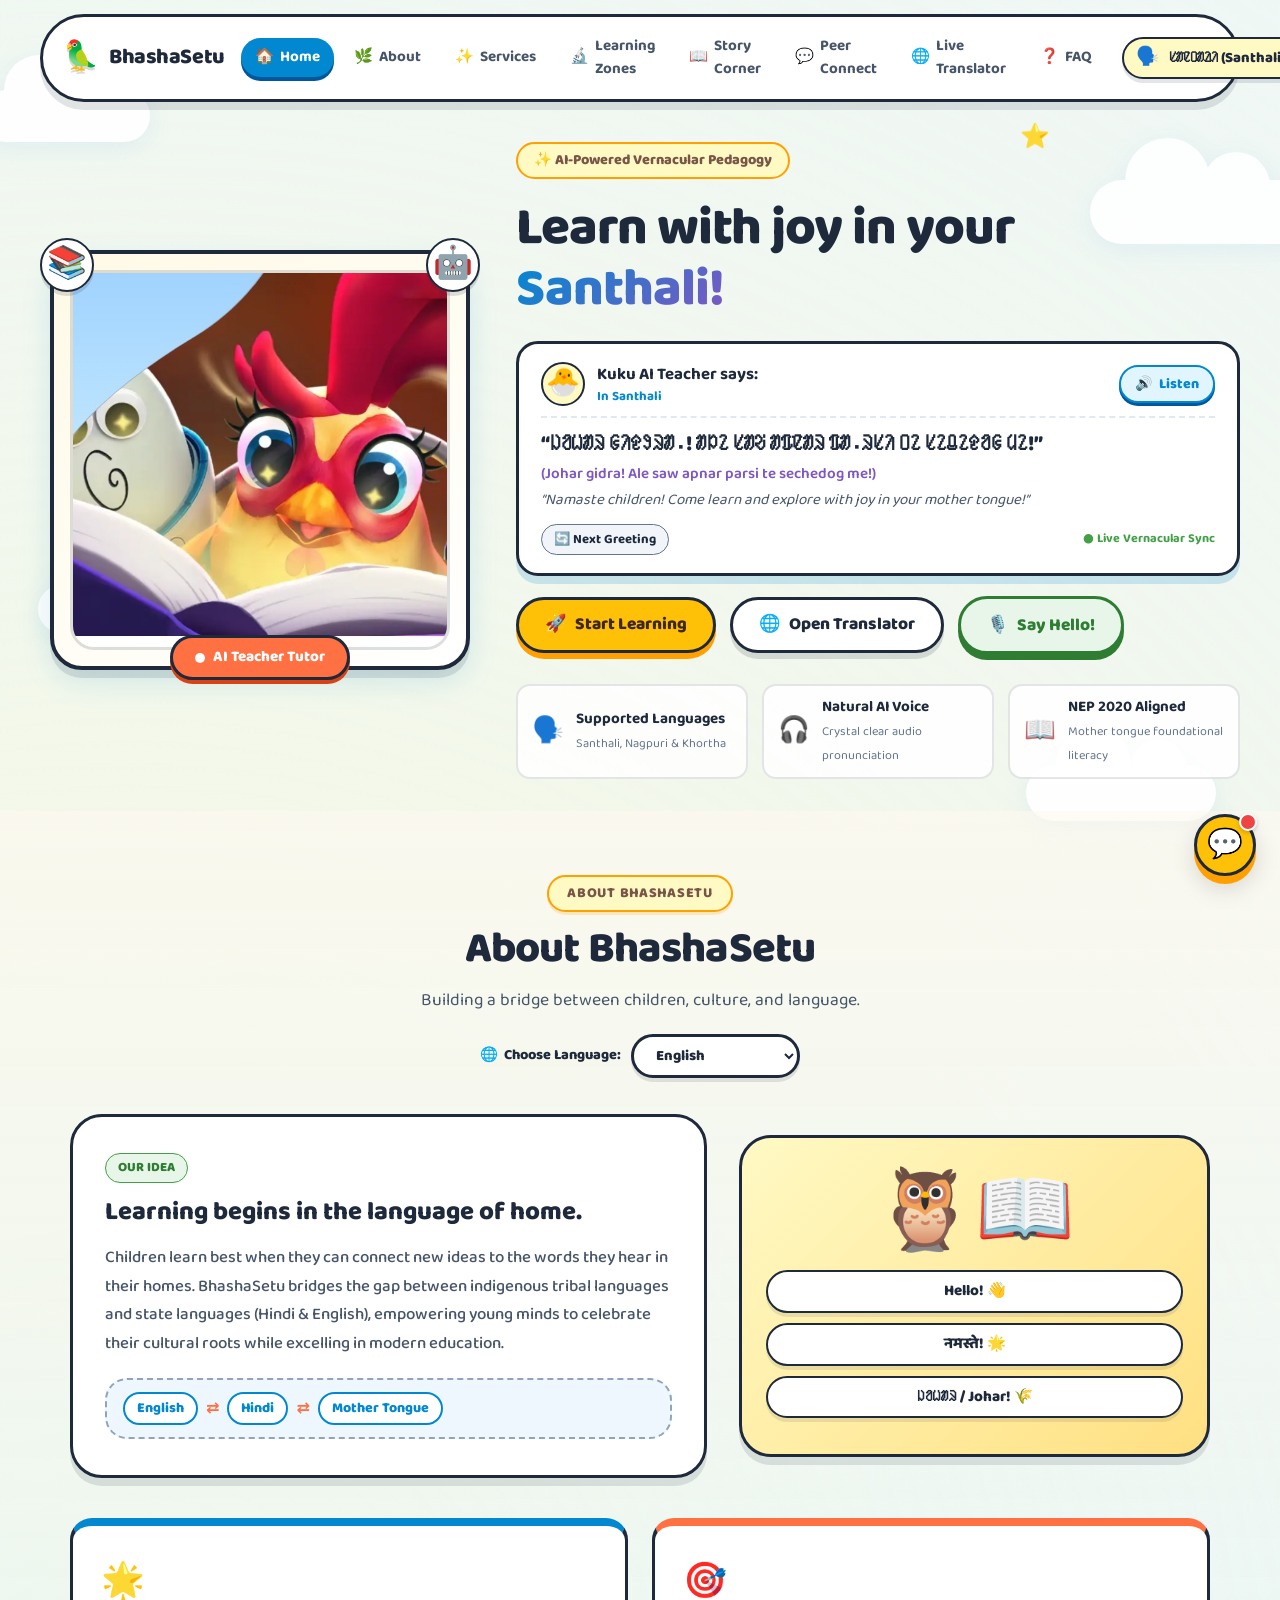
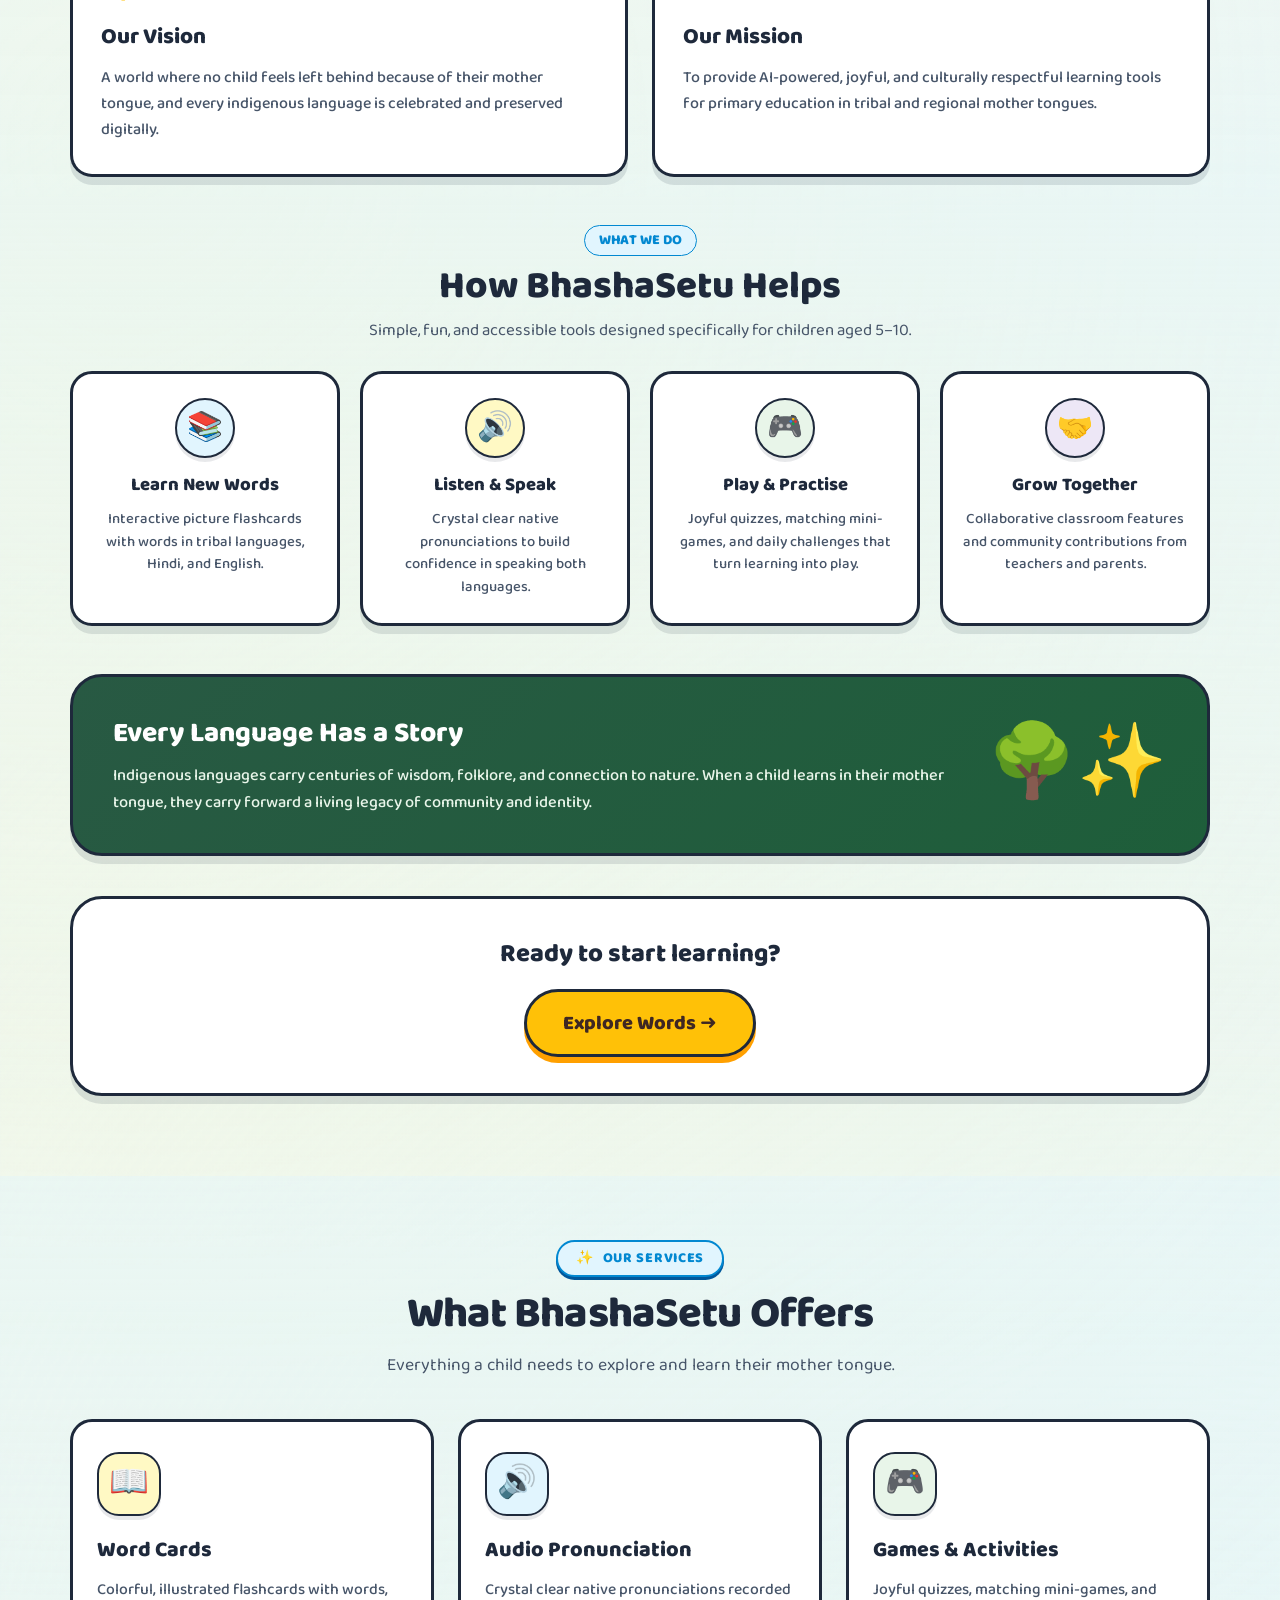
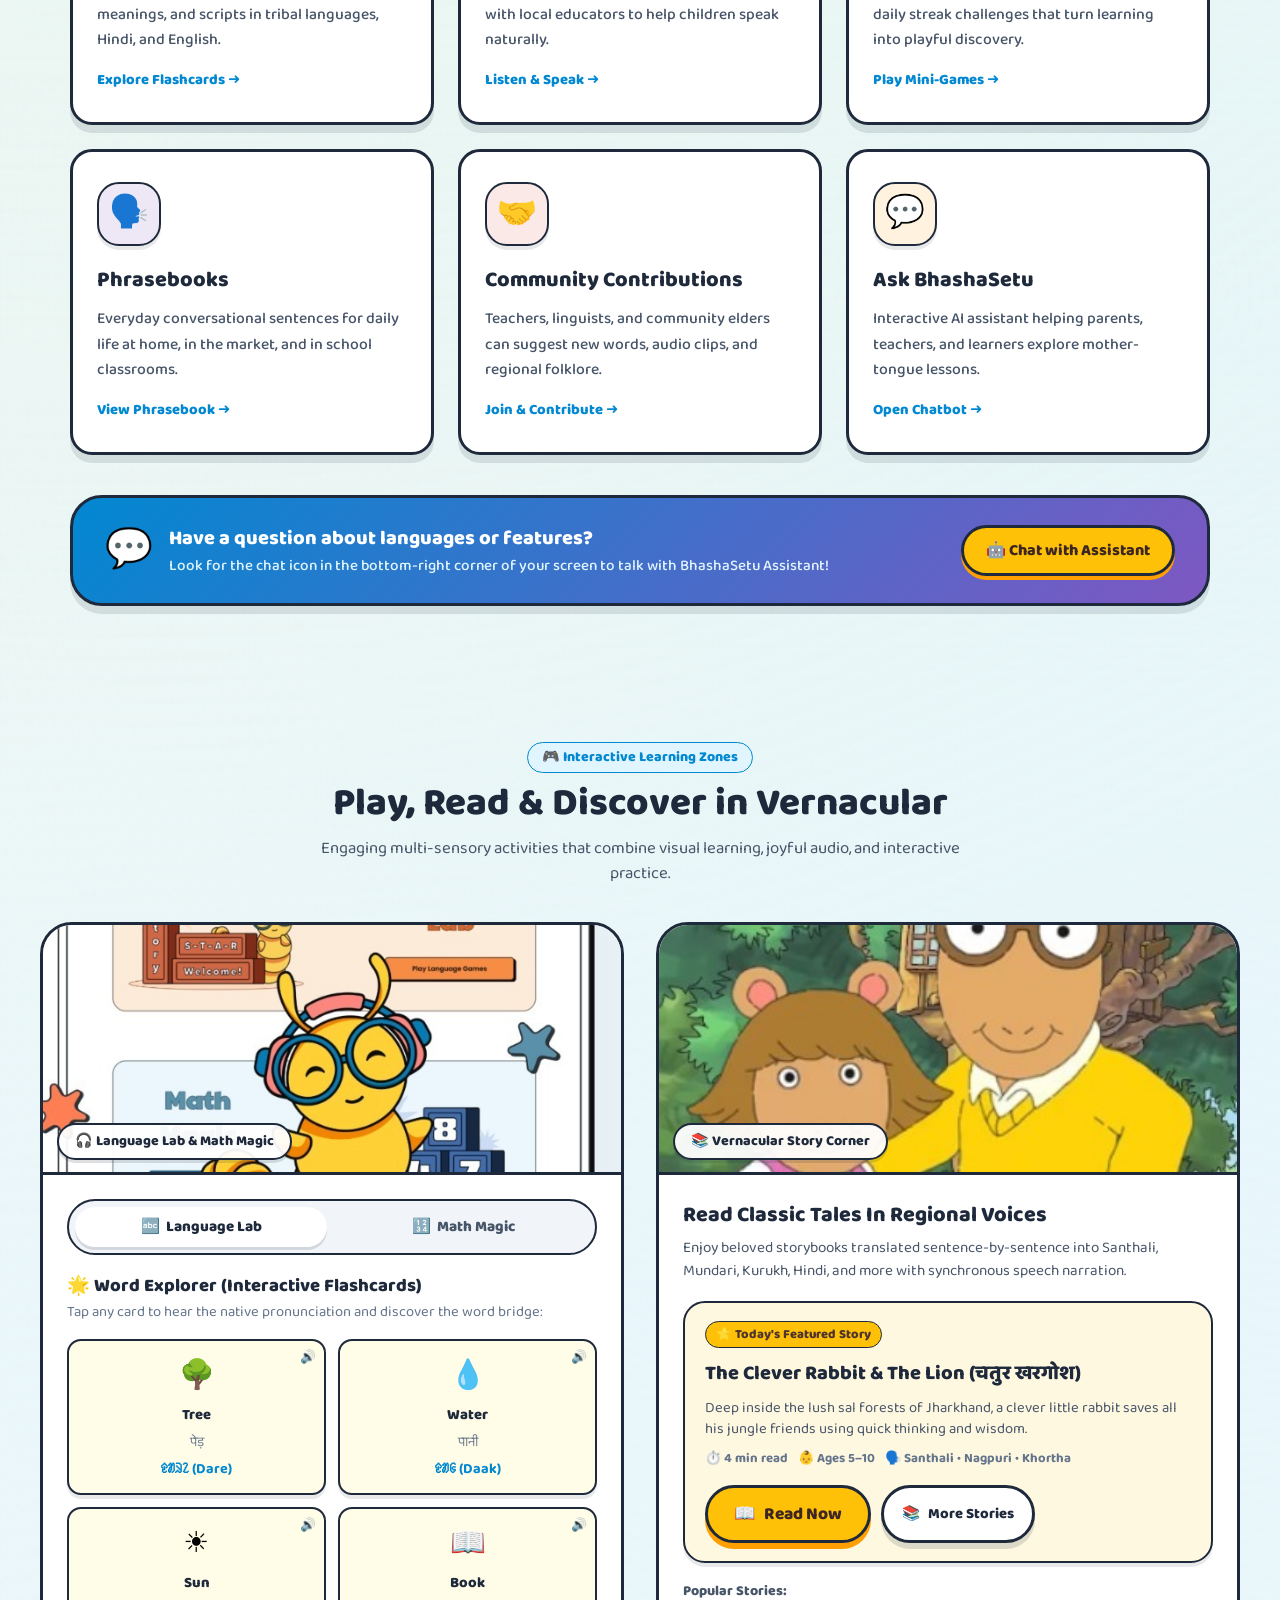
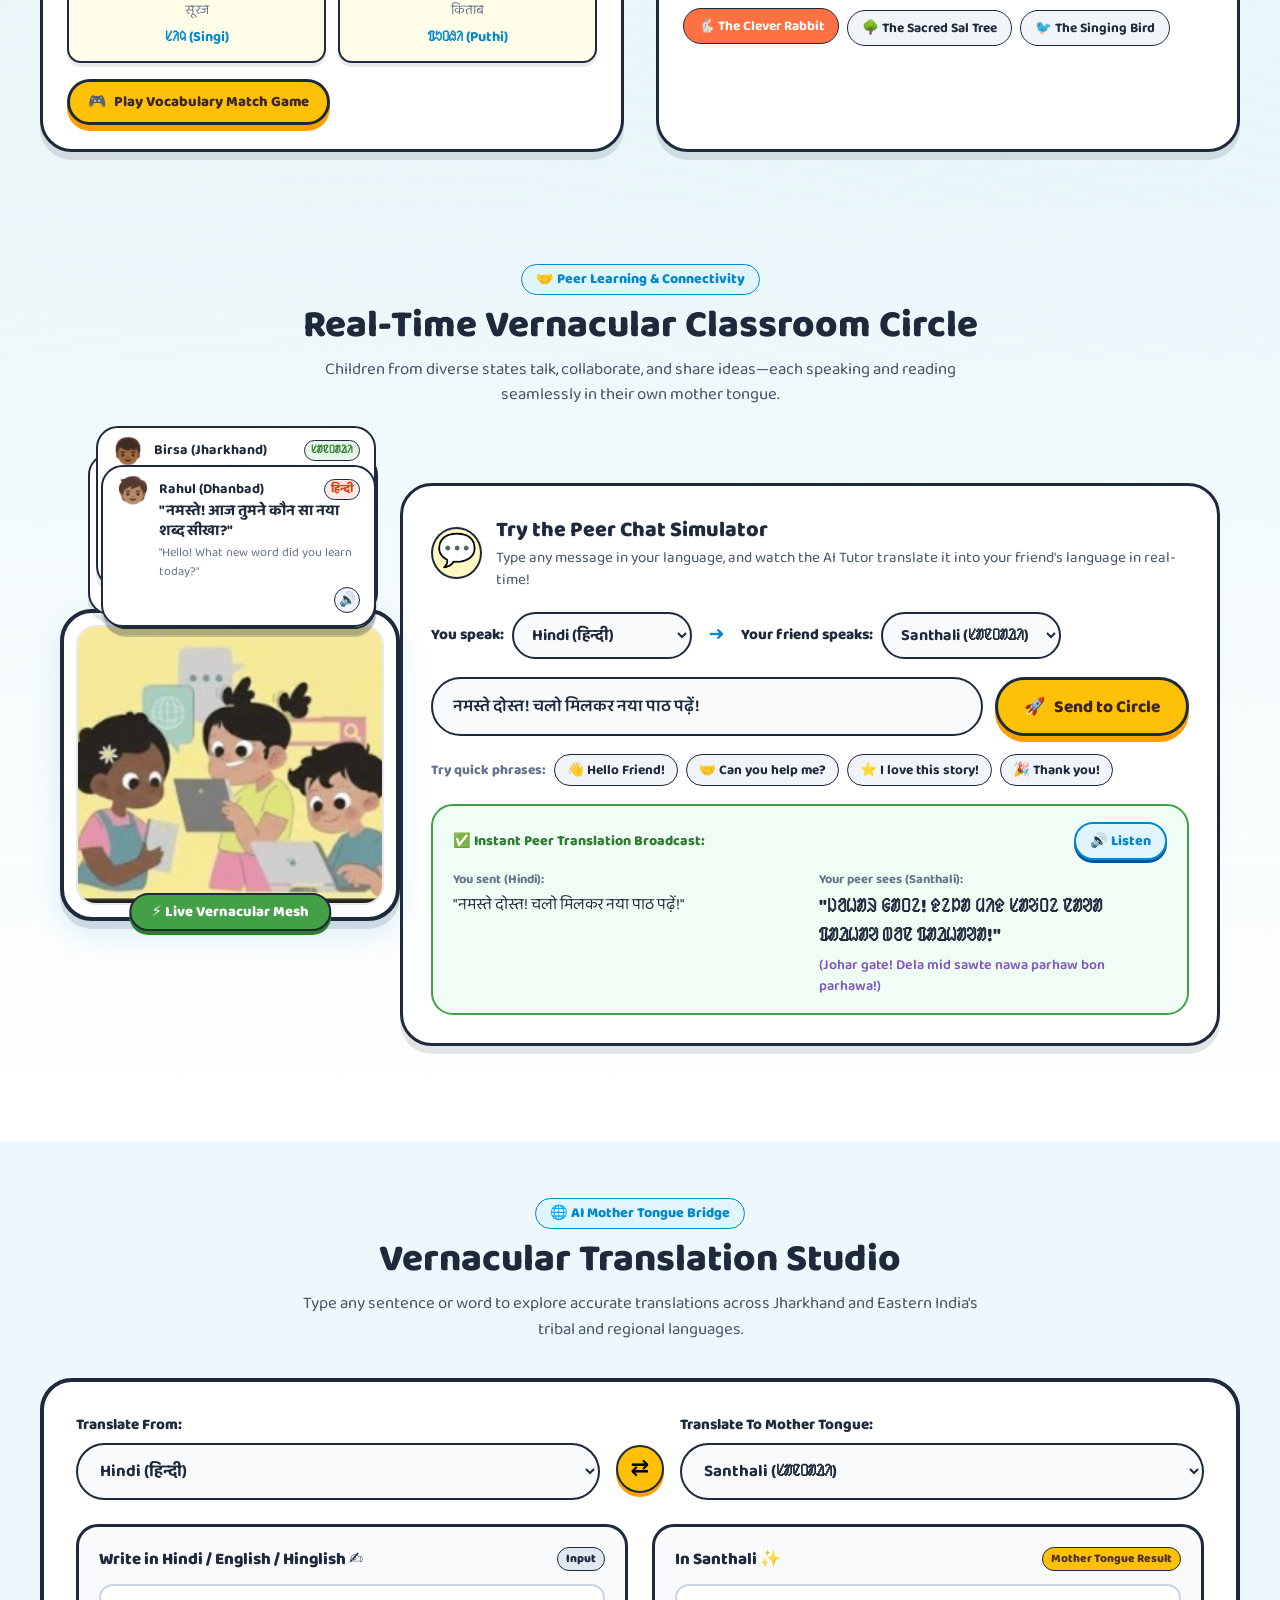
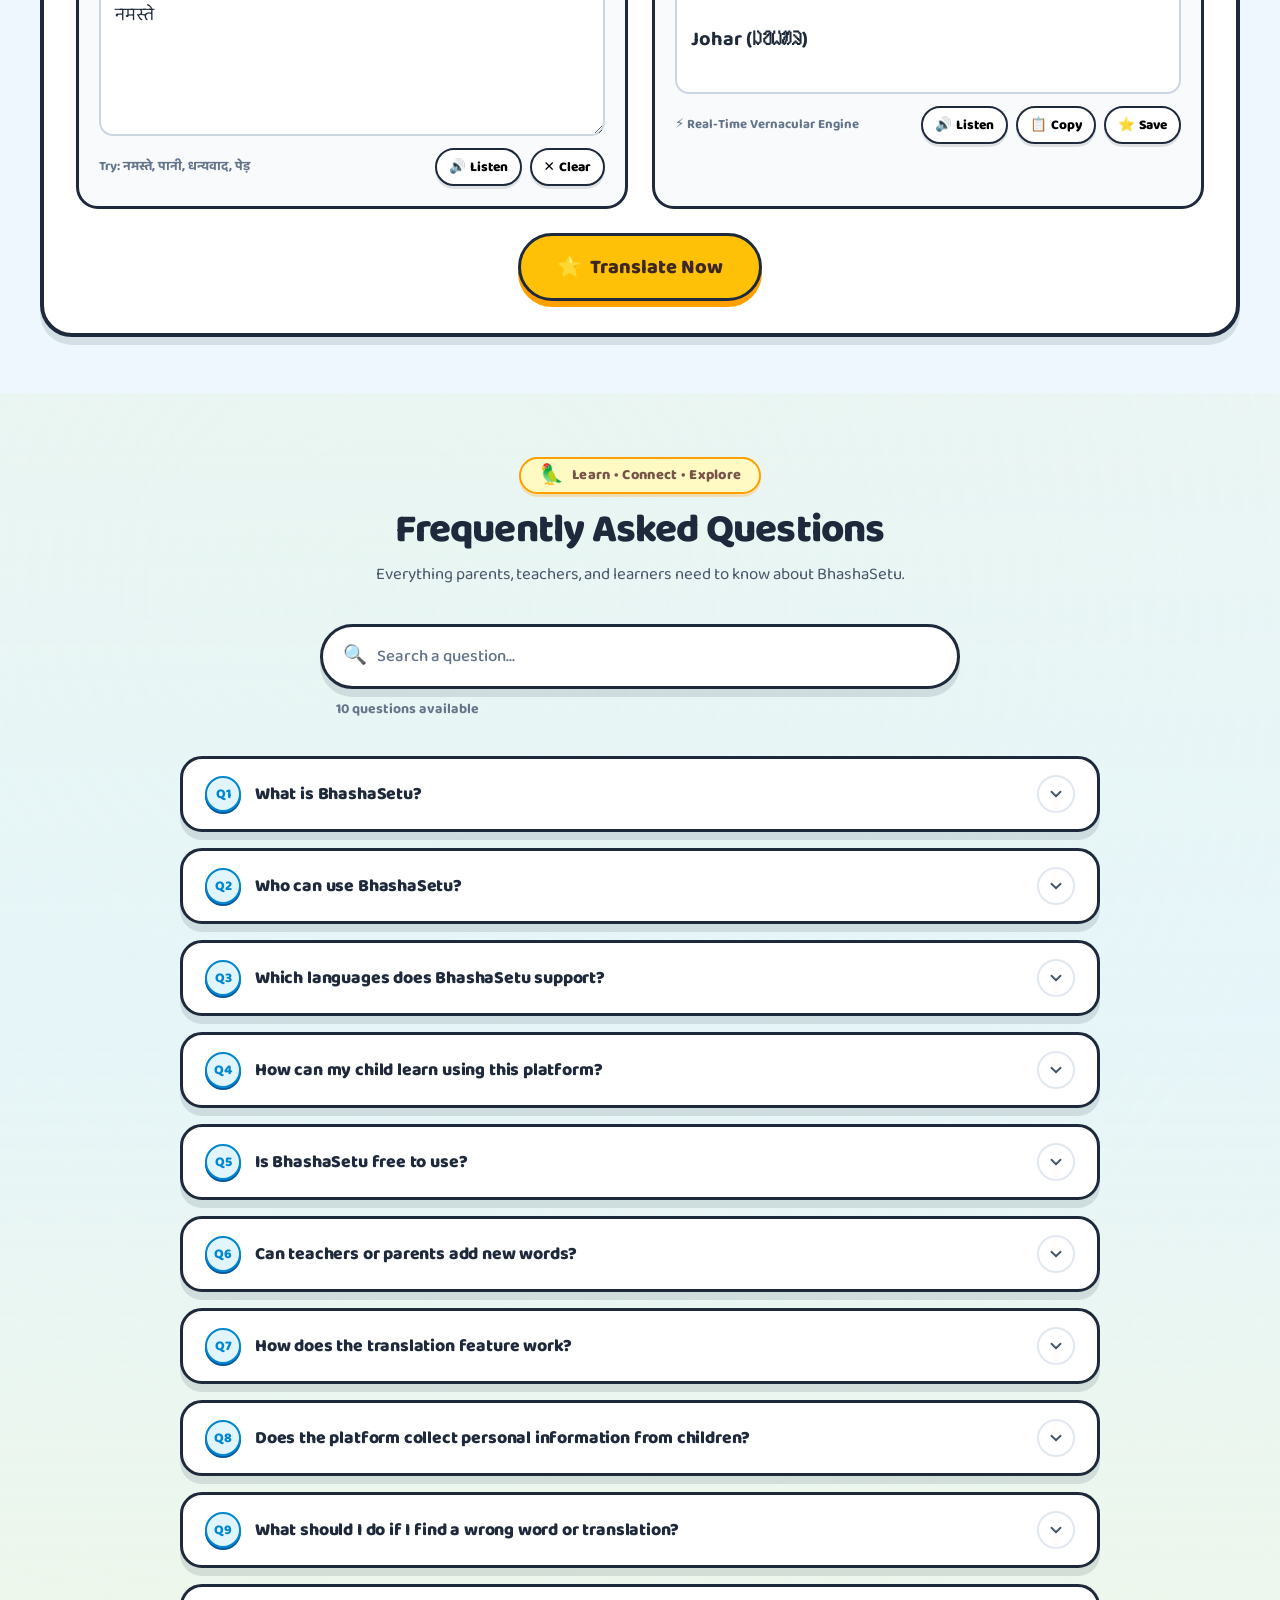
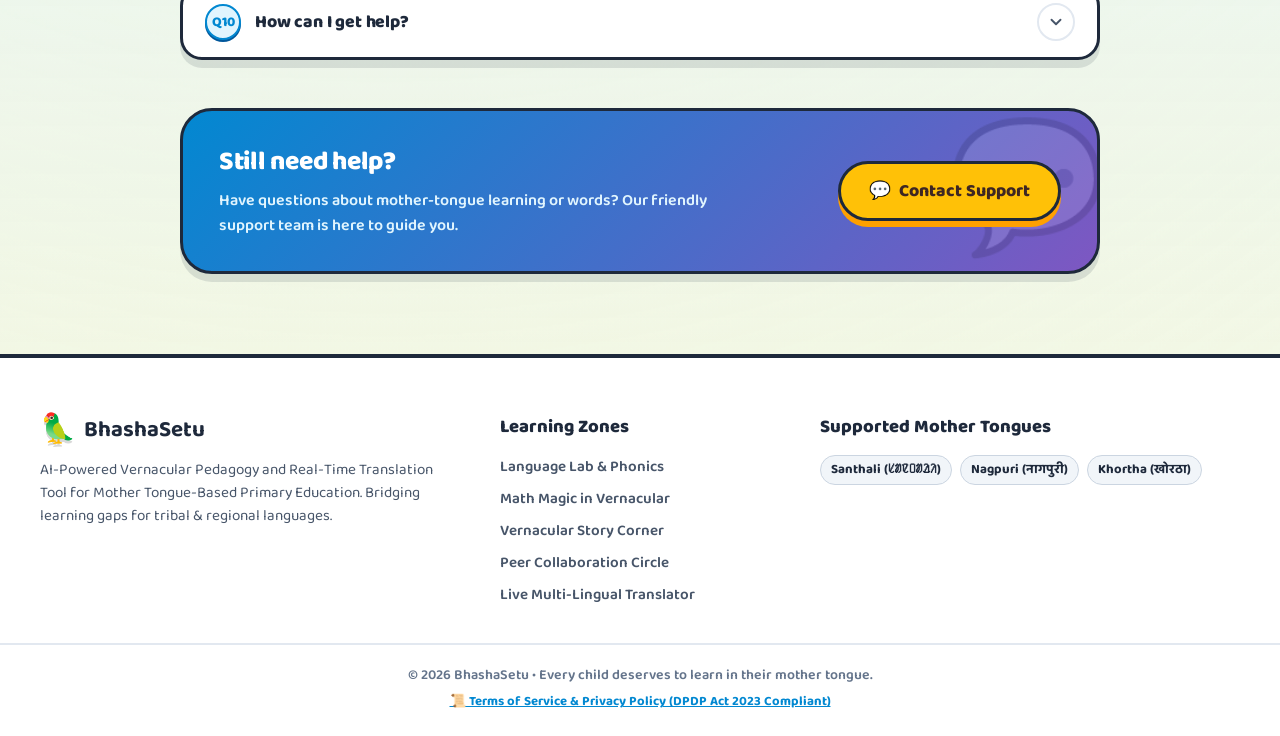
==== commit 46bcbd23: "feat(ui): add About BhashaSetu section with i18n, Services section, and floating AI Chatbot assistan" ====
--- a/frontend/index.html
+++ b/frontend/index.html
@@ -12,6 +12,9 @@
   <link href="https://fonts.googleapis.com/css2?family=Baloo+2:wght@400;500;600;700;800&family=Fredoka:wght@400;500;600;700&family=Noto+Sans+Devanagari:wght@400;600;700&family=Noto+Sans+Ol+Chiki:wght@400;600;700&family=Noto+Sans+Tamil:wght@400;600;700&family=Noto+Sans+Bengali:wght@400;600;700&display=swap" rel="stylesheet">
   
   <link rel="stylesheet" href="css/style.css">
+  <link rel="stylesheet" href="css/about-section.css">
+  <link rel="stylesheet" href="css/services-section.css">
+  <link rel="stylesheet" href="css/chatbot-widget.css">
   <link rel="stylesheet" href="css/faq-section.css">
 </head>
 <body>
@@ -38,10 +41,13 @@
 
       <nav id="navigation" aria-label="Primary Navigation">
         <a class="nav-link active" href="#home"><span>🏠</span> Home</a>
+        <a class="nav-link" href="#about"><span>🌿</span> About</a>
+        <a class="nav-link" href="#services"><span>✨</span> Services</a>
         <a class="nav-link" href="#learning-modules"><span>🔬</span> Learning Zones</a>
         <a class="nav-link" href="#story-corner"><span>📖</span> Story Corner</a>
         <a class="nav-link" href="#collaboration"><span>💬</span> Peer Connect</a>
         <a class="nav-link" href="#translator"><span>🌐</span> Live Translator</a>
+        <a class="nav-link" href="#faq"><span>❓</span> FAQ</a>
       </nav>
 
       <div class="topbar-actions">
@@ -177,7 +183,177 @@
       </div>
     </section>
 
-    <!-- 3. Interactive Learning Modules: Two-Column Grid -->
+    <!-- ======================================================================
+        2. ABOUT BHASHASETU SECTION
+    ====================================================================== -->
+    <section class="section about-section" id="about" aria-labelledby="aboutTitleText">
+      <div class="about-container">
+        <!-- Header & Language Switcher -->
+        <header class="about-header">
+          <div class="about-eyebrow" id="aboutEyebrowText" aria-hidden="true">
+            <span>🌿</span> ABOUT BHASHASETU
+          </div>
+          <h2 class="about-title" id="aboutTitleText">About BhashaSetu</h2>
+          <p class="about-subtitle" id="aboutSubtitleText">
+            Building a bridge between children, culture, and language.
+          </p>
+
+          <!-- Component-Scoped Multi-Language Selector -->
+          <div class="about-lang-bar">
+            <label for="aboutLangSelect" class="about-lang-label">
+              <span>🌐</span> Choose Language:
+            </label>
+            <select id="aboutLangSelect" class="about-lang-select" aria-label="Select About Section Language">
+              <option value="en" selected>English</option>
+              <option value="hi">हिन्दी (Hindi)</option>
+              <option value="sat">ᱥᱟᱱᱛᱟᱲᱤ (Santali)</option>
+              <option value="gon">Gondi (गोंडी)</option>
+              <option value="bhi">Bhili (भीली)</option>
+              <option value="hoc">Ho (हो)</option>
+              <option value="unr">Mundari (मुंडारी)</option>
+              <option value="kru">Kurukh (कुड़ुख़)</option>
+              <option value="kfq">Korku (कोरकू)</option>
+              <option value="kxu">Kui (कुई)</option>
+              <option value="brx">Bodo (बोडो)</option>
+              <option value="dis">Dimasa (दिमासा)</option>
+            </select>
+          </div>
+          <div id="aboutComingSoonWrapper"></div>
+        </header>
+
+        <!-- Intro / Concept (2-Col) -->
+        <div class="about-concept-grid">
+          <div class="about-concept-card">
+            <span class="about-card-badge" id="aboutConceptBadge">OUR IDEA</span>
+            <h3 class="about-concept-heading" id="aboutConceptHeading">Learning begins in the language of home.</h3>
+            <p class="about-concept-text" id="aboutConceptText">
+              Children learn best when they can connect new ideas to the words they hear in their homes. BhashaSetu bridges the gap between indigenous tribal languages and state languages (Hindi & English), empowering young minds to celebrate their cultural roots while excelling in modern education.
+            </p>
+            <div class="about-bridge-motif" aria-label="Language Bridge Motif">
+              <span class="about-motif-pill" id="aboutMotif1">English</span>
+              <span class="about-motif-arrow" aria-hidden="true">⇄</span>
+              <span class="about-motif-pill" id="aboutMotif2">Hindi</span>
+              <span class="about-motif-arrow" aria-hidden="true">⇄</span>
+              <span class="about-motif-pill" id="aboutMotif3">Mother Tongue</span>
+            </div>
+          </div>
+
+          <div class="about-concept-visual" aria-hidden="true">
+            <div class="about-mascot-avatar">🦉📖</div>
+            <div class="about-speech-bubbles">
+              <div class="about-bubble" id="aboutBubble1">Hello! 👋</div>
+              <div class="about-bubble" id="aboutBubble2">नमस्ते! 🌟</div>
+              <div class="about-bubble" id="aboutBubble3">ᱡᱚᱦᱟᱨ / Johar! 🌾</div>
+            </div>
+          </div>
+        </div>
+
+        <!-- Vision & Mission Cards (2-Col) -->
+        <div class="about-vm-grid">
+          <div class="about-vm-card card-vision">
+            <div class="about-vm-icon" aria-hidden="true">🌟</div>
+            <h3 class="about-vm-title" id="aboutVisionTitle">Our Vision</h3>
+            <p class="about-vm-desc" id="aboutVisionDesc">
+              A world where no child feels left behind because of their mother tongue, and every indigenous language is celebrated and preserved digitally.
+            </p>
+          </div>
+          <div class="about-vm-card card-mission">
+            <div class="about-vm-icon" aria-hidden="true">🎯</div>
+            <h3 class="about-vm-title" id="aboutMissionTitle">Our Mission</h3>
+            <p class="about-vm-desc" id="aboutMissionDesc">
+              To provide AI-powered, joyful, and culturally respectful learning tools for primary education in tribal and regional mother tongues.
+            </p>
+          </div>
+        </div>
+
+        <!-- What We Do - 4 Feature Cards -->
+        <div class="about-features-section">
+          <div class="about-features-header">
+            <span class="section-badge" id="aboutWhatBadge">WHAT WE DO</span>
+            <h3 class="section-title" id="aboutWhatHeading">How BhashaSetu Helps</h3>
+            <p class="section-subtitle" id="aboutWhatSubtitle">Simple, fun, and accessible tools designed specifically for children aged 5–10.</p>
+          </div>
+
+          <div class="about-features-grid">
+            <div class="about-feature-card">
+              <div class="about-feature-icon-box" aria-hidden="true">📚</div>
+              <h4 class="about-feature-title" id="aboutFeat1Title">Learn New Words</h4>
+              <p class="about-feature-desc" id="aboutFeat1Desc">Interactive picture flashcards with words in tribal languages, Hindi, and English.</p>
+            </div>
+            <div class="about-feature-card">
+              <div class="about-feature-icon-box" aria-hidden="true">🔊</div>
+              <h4 class="about-feature-title" id="aboutFeat2Title">Listen & Speak</h4>
+              <p class="about-feature-desc" id="aboutFeat2Desc">Crystal clear native pronunciations to build confidence in speaking both languages.</p>
+            </div>
+            <div class="about-feature-card">
+              <div class="about-feature-icon-box" aria-hidden="true">🎮</div>
+              <h4 class="about-feature-title" id="aboutFeat3Title">Play & Practise</h4>
+              <p class="about-feature-desc" id="aboutFeat3Desc">Joyful quizzes, matching mini-games, and daily challenges that turn learning into play.</p>
+            </div>
+            <div class="about-feature-card">
+              <div class="about-feature-icon-box" aria-hidden="true">🤝</div>
+              <h4 class="about-feature-title" id="aboutFeat4Title">Grow Together</h4>
+              <p class="about-feature-desc" id="aboutFeat4Desc">Collaborative classroom features and community contributions from teachers and parents.</p>
+            </div>
+          </div>
+        </div>
+
+        <!-- Cultural Closing Banner -->
+        <div class="about-cultural-banner">
+          <div class="about-cultural-content">
+            <h3 class="about-cultural-heading" id="aboutCultureHeading">Every Language Has a Story</h3>
+            <p class="about-cultural-text" id="aboutCultureText">
+              Indigenous languages carry centuries of wisdom, folklore, and connection to nature. When a child learns in their mother tongue, they carry forward a living legacy of community and identity.
+            </p>
+          </div>
+          <div class="about-cultural-icon" aria-hidden="true">🌳✨</div>
+        </div>
+
+        <!-- CTA Explore Words -->
+        <div class="about-cta-card">
+          <h3 class="about-cta-title" id="aboutCtaTitle">Ready to start learning?</h3>
+          <button type="button" class="btn btn-primary btn-large btn-bounce" id="aboutCtaBtn">
+            <span id="aboutCtaBtnText">Explore Words ➜</span>
+          </button>
+        </div>
+      </div>
+    </section>
+
+    <!-- ======================================================================
+        3. SERVICES SECTION
+    ====================================================================== -->
+    <section class="section services-section" id="services" aria-labelledby="servicesTitleText">
+      <div class="services-container">
+        <header class="services-header">
+          <div class="services-eyebrow" aria-hidden="true">
+            <span>✨</span> OUR SERVICES
+          </div>
+          <h2 class="services-title" id="servicesTitleText">What BhashaSetu Offers</h2>
+          <p class="services-subtitle">Everything a child needs to explore and learn their mother tongue.</p>
+        </header>
+
+        <!-- 6-Service Cards Grid (Populated dynamically by services-section.js) -->
+        <div class="services-grid" id="servicesGrid">
+          <!-- Populated by services-section.js -->
+        </div>
+
+        <!-- Floating Assistant Banner Note -->
+        <div class="services-chat-banner">
+          <div class="services-chat-banner-text">
+            <span class="services-chat-banner-icon" aria-hidden="true">💬</span>
+            <div>
+              <h3 class="services-chat-banner-title">Have a question about languages or features?</h3>
+              <p class="services-chat-banner-sub">Look for the chat icon in the bottom-right corner of your screen to talk with BhashaSetu Assistant!</p>
+            </div>
+          </div>
+          <button type="button" class="services-chat-btn" id="servicesBannerChatBtn">
+            <span>🤖</span> Chat with Assistant
+          </button>
+        </div>
+      </div>
+    </section>
+
+    <!-- 4. Interactive Learning Modules: Two-Column Grid -->
     <section class="section section-modules" id="learning-modules">
       <div class="container">
         <div class="section-header text-center">
@@ -784,6 +960,9 @@
 
   <!-- Client-Side App Logic -->
   <script src="js/app.js"></script>
+  <script src="js/about-section.js"></script>
+  <script src="js/services-section.js"></script>
+  <script src="js/chatbot-widget.js"></script>
   <script src="js/faq-section.js"></script>
 </body>
 </html>
--- a/frontend/css/about-section.css
+++ b/frontend/css/about-section.css
@@ -0,0 +1,449 @@
+/* ==========================================================================
+   BhashaSetu - About Section Styles
+   Theme: Playful, Child-Friendly, Accessible & Culturally Respectful
+   ========================================================================== */
+
+.about-section {
+  position: relative;
+  z-index: 10;
+  padding: 64px 0 80px;
+  background: linear-gradient(180deg, rgba(255, 249, 240, 0.6) 0%, rgba(225, 245, 254, 0.5) 50%, rgba(255, 255, 255, 0) 100%);
+  color: var(--ink-dark, #1E293B);
+  font-family: inherit;
+  overflow: hidden;
+}
+
+.about-container {
+  width: min(1140px, calc(100% - 32px));
+  margin-inline: auto;
+  position: relative;
+  z-index: 2;
+}
+
+/* --------------------------------------------------------------------------
+   Section Header & Language Switcher
+   -------------------------------------------------------------------------- */
+.about-header {
+  text-align: center;
+  max-width: 720px;
+  margin: 0 auto 36px;
+}
+
+.about-eyebrow {
+  display: inline-flex;
+  align-items: center;
+  gap: 8px;
+  background: var(--accent-yellow-light, #FFF9C4);
+  color: #795548;
+  border: 2px solid var(--accent-yellow-shadow, #FFA000);
+  padding: 6px 18px;
+  border-radius: var(--radius-pill, 999px);
+  font-size: 0.88rem;
+  font-weight: 800;
+  letter-spacing: 0.05em;
+  margin-bottom: 12px;
+  box-shadow: 0 3px 0 rgba(255, 160, 0, 0.2);
+}
+
+.about-title {
+  font-size: clamp(2rem, 3.8vw, 2.7rem);
+  font-weight: 800;
+  color: var(--ink-dark, #1E293B);
+  line-height: 1.2;
+  margin-bottom: 10px;
+  letter-spacing: -0.02em;
+}
+
+.about-subtitle {
+  font-size: 1.1rem;
+  color: var(--ink-muted, #475569);
+  line-height: 1.6;
+  margin-bottom: 20px;
+}
+
+/* Local Language Selector Pill Bar */
+.about-lang-bar {
+  display: flex;
+  align-items: center;
+  justify-content: center;
+  gap: 10px;
+  margin-bottom: 24px;
+  flex-wrap: wrap;
+}
+
+.about-lang-label {
+  font-size: 0.9rem;
+  font-weight: 800;
+  color: var(--ink-dark, #1E293B);
+  display: flex;
+  align-items: center;
+  gap: 6px;
+}
+
+.about-lang-select {
+  background: #FFFFFF;
+  border: var(--border-thick, 3px solid #1E293B);
+  border-radius: var(--radius-pill, 999px);
+  padding: 6px 18px;
+  font-size: 0.92rem;
+  font-weight: 800;
+  color: var(--ink-dark, #1E293B);
+  box-shadow: 0 4px 0 rgba(30, 41, 59, 0.12);
+  cursor: pointer;
+  outline: none;
+  transition: all 0.15s ease;
+}
+
+.about-lang-select:focus {
+  border-color: var(--primary-blue, #0288D1);
+  box-shadow: 0 0 0 3px rgba(2, 136, 209, 0.2), 0 4px 0 rgba(30, 41, 59, 0.12);
+}
+
+.about-coming-soon-badge {
+  display: inline-flex;
+  align-items: center;
+  gap: 6px;
+  background: #FEF3C7;
+  color: #92400E;
+  border: 1.5px solid #F59E0B;
+  padding: 4px 14px;
+  border-radius: var(--radius-pill, 999px);
+  font-size: 0.82rem;
+  font-weight: 700;
+  margin-top: 6px;
+  animation: fadeIn 0.3s ease-in-out;
+}
+
+/* --------------------------------------------------------------------------
+   Intro / Concept 2-Column Section
+   -------------------------------------------------------------------------- */
+.about-concept-grid {
+  display: grid;
+  grid-template-columns: 1.15fr 0.85fr;
+  gap: 32px;
+  align-items: center;
+  margin-bottom: 40px;
+}
+
+.about-concept-card {
+  background: #FFFFFF;
+  border: var(--border-thick, 3px solid #1E293B);
+  border-radius: var(--radius-lg, 32px);
+  padding: 36px 32px;
+  box-shadow: var(--shadow-chunky, 0 8px 0 rgba(30, 41, 59, 0.12));
+}
+
+.about-card-badge {
+  display: inline-block;
+  background: var(--accent-green-light, #E8F5E9);
+  color: var(--accent-green-shadow, #2E7D32);
+  border: 1.5px solid var(--accent-green, #43A047);
+  font-weight: 800;
+  font-size: 0.82rem;
+  padding: 4px 12px;
+  border-radius: var(--radius-pill, 999px);
+  margin-bottom: 12px;
+}
+
+.about-concept-heading {
+  font-size: 1.6rem;
+  font-weight: 800;
+  color: var(--ink-dark, #1E293B);
+  line-height: 1.3;
+  margin-bottom: 16px;
+}
+
+.about-concept-text {
+  font-size: 1.05rem;
+  line-height: 1.7;
+  color: var(--ink-muted, #475569);
+  font-weight: 500;
+  margin-bottom: 20px;
+}
+
+.about-bridge-motif {
+  display: flex;
+  align-items: center;
+  gap: 8px;
+  flex-wrap: wrap;
+  padding: 12px 16px;
+  background: var(--bg-sky, #EDF7FD);
+  border: 2px dashed #94A3B8;
+  border-radius: var(--radius-md, 22px);
+}
+
+.about-motif-pill {
+  background: #FFFFFF;
+  border: 2px solid var(--primary-blue, #0288D1);
+  color: var(--primary-blue, #0288D1);
+  padding: 4px 12px;
+  border-radius: var(--radius-pill, 999px);
+  font-size: 0.88rem;
+  font-weight: 800;
+}
+
+.about-motif-arrow {
+  color: var(--accent-orange, #FF7043);
+  font-weight: 800;
+  font-size: 1rem;
+}
+
+/* Concept Illustration */
+.about-concept-visual {
+  background: linear-gradient(135deg, #FFF9C4 0%, #FFE082 100%);
+  border: var(--border-thick, 3px solid #1E293B);
+  border-radius: var(--radius-lg, 32px);
+  padding: 36px 24px;
+  text-align: center;
+  box-shadow: var(--shadow-chunky, 0 8px 0 rgba(30, 41, 59, 0.12));
+  display: flex;
+  flex-direction: column;
+  align-items: center;
+  justify-content: center;
+  position: relative;
+}
+
+.about-mascot-avatar {
+  font-size: 5rem;
+  line-height: 1;
+  margin-bottom: 16px;
+  animation: softWiggle 3s infinite ease-in-out;
+}
+
+.about-speech-bubbles {
+  display: flex;
+  flex-direction: column;
+  gap: 10px;
+  width: 100%;
+}
+
+.about-bubble {
+  background: #FFFFFF;
+  border: 2px solid var(--ink-dark, #1E293B);
+  border-radius: var(--radius-md, 22px);
+  padding: 8px 16px;
+  font-weight: 800;
+  font-size: 0.95rem;
+  color: var(--ink-dark, #1E293B);
+  box-shadow: 0 4px 0 rgba(30, 41, 59, 0.1);
+}
+
+/* --------------------------------------------------------------------------
+   Vision & Mission Cards (2-Column)
+   -------------------------------------------------------------------------- */
+.about-vm-grid {
+  display: grid;
+  grid-template-columns: 1fr 1fr;
+  gap: 24px;
+  margin-bottom: 48px;
+}
+
+.about-vm-card {
+  background: #FFFFFF;
+  border: var(--border-thick, 3px solid #1E293B);
+  border-radius: var(--radius-md, 22px);
+  padding: 30px 28px;
+  box-shadow: var(--shadow-chunky, 0 8px 0 rgba(30, 41, 59, 0.12));
+  transition: all 0.2s ease;
+}
+
+.about-vm-card:hover {
+  transform: translateY(-3px);
+  box-shadow: var(--shadow-chunky-hover, 0 12px 0 rgba(30, 41, 59, 0.12));
+}
+
+.about-vm-card.card-vision {
+  border-top: 8px solid var(--primary-blue, #0288D1);
+}
+
+.about-vm-card.card-mission {
+  border-top: 8px solid var(--accent-orange, #FF7043);
+}
+
+.about-vm-icon {
+  font-size: 2.2rem;
+  margin-bottom: 12px;
+  display: inline-block;
+}
+
+.about-vm-title {
+  font-size: 1.4rem;
+  font-weight: 800;
+  color: var(--ink-dark, #1E293B);
+  margin-bottom: 10px;
+}
+
+.about-vm-desc {
+  font-size: 1rem;
+  line-height: 1.65;
+  color: var(--ink-muted, #475569);
+  font-weight: 500;
+}
+
+/* --------------------------------------------------------------------------
+   What We Do - 4 Feature Cards Grid
+   -------------------------------------------------------------------------- */
+.about-features-section {
+  margin-bottom: 48px;
+}
+
+.about-features-header {
+  text-align: center;
+  margin-bottom: 28px;
+}
+
+.about-features-grid {
+  display: grid;
+  grid-template-columns: repeat(4, 1fr);
+  gap: 20px;
+}
+
+.about-feature-card {
+  background: #FFFFFF;
+  border: var(--border-thick, 3px solid #1E293B);
+  border-radius: var(--radius-md, 22px);
+  padding: 24px 20px;
+  box-shadow: var(--shadow-chunky, 0 8px 0 rgba(30, 41, 59, 0.12));
+  text-align: center;
+  transition: all 0.2s ease;
+  display: flex;
+  flex-direction: column;
+  align-items: center;
+}
+
+.about-feature-card:hover {
+  transform: translateY(-4px);
+  box-shadow: var(--shadow-chunky-hover, 0 12px 0 rgba(30, 41, 59, 0.12));
+  border-color: var(--primary-blue, #0288D1);
+}
+
+.about-feature-icon-box {
+  width: 60px;
+  height: 60px;
+  border-radius: var(--radius-pill, 999px);
+  background: var(--bg-sky, #EDF7FD);
+  border: 2px solid var(--ink-dark, #1E293B);
+  display: flex;
+  align-items: center;
+  justify-content: center;
+  font-size: 1.8rem;
+  margin-bottom: 14px;
+  box-shadow: 0 4px 0 rgba(30, 41, 59, 0.1);
+}
+
+.about-feature-card:nth-child(1) .about-feature-icon-box { background: #E1F5FE; }
+.about-feature-card:nth-child(2) .about-feature-icon-box { background: #FFF9C4; }
+.about-feature-card:nth-child(3) .about-feature-icon-box { background: #E8F5E9; }
+.about-feature-card:nth-child(4) .about-feature-icon-box { background: #EDE7F6; }
+
+.about-feature-title {
+  font-size: 1.15rem;
+  font-weight: 800;
+  color: var(--ink-dark, #1E293B);
+  margin-bottom: 8px;
+}
+
+.about-feature-desc {
+  font-size: 0.92rem;
+  line-height: 1.55;
+  color: var(--ink-muted, #475569);
+  font-weight: 500;
+}
+
+/* --------------------------------------------------------------------------
+   Cultural Closing Banner (Deep Green #285943)
+   -------------------------------------------------------------------------- */
+.about-cultural-banner {
+  background: linear-gradient(135deg, #285943 0%, #1E5E3A 100%);
+  border: var(--border-thick, 3px solid #1E293B);
+  border-radius: var(--radius-lg, 32px);
+  padding: 36px 40px;
+  color: #FFF9F0;
+  display: flex;
+  align-items: center;
+  justify-content: space-between;
+  gap: 28px;
+  box-shadow: var(--shadow-chunky, 0 8px 0 rgba(30, 41, 59, 0.12));
+  margin-bottom: 40px;
+}
+
+.about-cultural-content {
+  flex: 1;
+}
+
+.about-cultural-heading {
+  font-size: 1.75rem;
+  font-weight: 800;
+  color: #FFFFFF;
+  margin-bottom: 8px;
+}
+
+.about-cultural-text {
+  font-size: 1.02rem;
+  line-height: 1.65;
+  color: #E8F5E9;
+  font-weight: 500;
+}
+
+.about-cultural-icon {
+  font-size: 4.5rem;
+  line-height: 1;
+  flex-shrink: 0;
+}
+
+/* --------------------------------------------------------------------------
+   Call To Action (Explore Words)
+   -------------------------------------------------------------------------- */
+.about-cta-card {
+  text-align: center;
+  background: #FFFFFF;
+  border: var(--border-thick, 3px solid #1E293B);
+  border-radius: var(--radius-lg, 32px);
+  padding: 36px 24px;
+  box-shadow: var(--shadow-chunky, 0 8px 0 rgba(30, 41, 59, 0.12));
+}
+
+.about-cta-title {
+  font-size: 1.6rem;
+  font-weight: 800;
+  color: var(--ink-dark, #1E293B);
+  margin-bottom: 16px;
+}
+
+/* --------------------------------------------------------------------------
+   Responsive Adjustments
+   -------------------------------------------------------------------------- */
+@media (max-width: 992px) {
+  .about-features-grid {
+    grid-template-columns: repeat(2, 1fr);
+  }
+}
+
+@media (max-width: 768px) {
+  .about-concept-grid {
+    grid-template-columns: 1fr;
+  }
+  
+  .about-vm-grid {
+    grid-template-columns: 1fr;
+  }
+  
+  .about-features-grid {
+    grid-template-columns: 1fr;
+  }
+
+  .about-cultural-banner {
+    flex-direction: column;
+    text-align: center;
+    padding: 28px 20px;
+  }
+}
+
+@media (prefers-reduced-motion: reduce) {
+  .about-section *,
+  .about-mascot-avatar,
+  .about-eyebrow {
+    animation: none !important;
+    transition: none !important;
+  }
+}
--- a/frontend/css/services-section.css
+++ b/frontend/css/services-section.css
@@ -0,0 +1,241 @@
+/* ==========================================================================
+   BhashaSetu - Services Section Styles
+   Theme: Playful, Child-Friendly, 6-Service Grid, Cohesive BhashaSetu Cards
+   ========================================================================== */
+
+.services-section {
+  position: relative;
+  z-index: 10;
+  padding: 64px 0 80px;
+  background: linear-gradient(180deg, rgba(225, 245, 254, 0.4) 0%, rgba(255, 255, 255, 0) 100%);
+  color: var(--ink-dark, #1E293B);
+  font-family: inherit;
+  overflow: hidden;
+}
+
+.services-container {
+  width: min(1140px, calc(100% - 32px));
+  margin-inline: auto;
+  position: relative;
+  z-index: 2;
+}
+
+/* --------------------------------------------------------------------------
+   Section Header
+   -------------------------------------------------------------------------- */
+.services-header {
+  text-align: center;
+  max-width: 720px;
+  margin: 0 auto 40px;
+}
+
+.services-eyebrow {
+  display: inline-flex;
+  align-items: center;
+  gap: 8px;
+  background: var(--primary-blue-light, #E1F5FE);
+  color: var(--primary-blue, #0288D1);
+  border: 2px solid var(--primary-blue, #0288D1);
+  padding: 6px 18px;
+  border-radius: var(--radius-pill, 999px);
+  font-size: 0.88rem;
+  font-weight: 800;
+  letter-spacing: 0.05em;
+  margin-bottom: 12px;
+  box-shadow: 0 3px 0 var(--primary-blue-shadow, #01579B);
+}
+
+.services-title {
+  font-size: clamp(2rem, 3.8vw, 2.7rem);
+  font-weight: 800;
+  color: var(--ink-dark, #1E293B);
+  line-height: 1.2;
+  margin-bottom: 10px;
+  letter-spacing: -0.02em;
+}
+
+.services-subtitle {
+  font-size: 1.1rem;
+  color: var(--ink-muted, #475569);
+  line-height: 1.6;
+}
+
+/* --------------------------------------------------------------------------
+   6-Card Grid (3 Columns Desktop / 2 Tablet / 1 Mobile)
+   -------------------------------------------------------------------------- */
+.services-grid {
+  display: grid;
+  grid-template-columns: repeat(3, 1fr);
+  gap: 24px;
+  margin-bottom: 40px;
+}
+
+.service-card {
+  background: #FFFFFF;
+  border: var(--border-thick, 3px solid #1E293B);
+  border-radius: var(--radius-md, 22px);
+  padding: 30px 24px;
+  box-shadow: var(--shadow-chunky, 0 8px 0 rgba(30, 41, 59, 0.12));
+  transition: all 0.2s ease;
+  display: flex;
+  flex-direction: column;
+  position: relative;
+  overflow: hidden;
+}
+
+.service-card:hover {
+  transform: translateY(-4px);
+  box-shadow: var(--shadow-chunky-hover, 0 12px 0 rgba(30, 41, 59, 0.12));
+  border-color: var(--primary-blue, #0288D1);
+}
+
+.service-icon-wrap {
+  width: 64px;
+  height: 64px;
+  border-radius: var(--radius-md, 22px);
+  border: 2.5px solid var(--ink-dark, #1E293B);
+  display: flex;
+  align-items: center;
+  justify-content: center;
+  font-size: 2rem;
+  margin-bottom: 18px;
+  box-shadow: 0 4px 0 rgba(30, 41, 59, 0.1);
+  flex-shrink: 0;
+}
+
+.service-card:nth-child(1) .service-icon-wrap { background: #FFF9C4; }
+.service-card:nth-child(2) .service-icon-wrap { background: #E1F5FE; }
+.service-card:nth-child(3) .service-icon-wrap { background: #E8F5E9; }
+.service-card:nth-child(4) .service-icon-wrap { background: #EDE7F6; }
+.service-card:nth-child(5) .service-icon-wrap { background: #FBE9E7; }
+.service-card:nth-child(6) .service-icon-wrap { background: #FFF3E0; }
+
+.service-title {
+  font-size: 1.35rem;
+  font-weight: 800;
+  color: var(--ink-dark, #1E293B);
+  margin-bottom: 10px;
+}
+
+.service-desc {
+  font-size: 0.98rem;
+  line-height: 1.6;
+  color: var(--ink-muted, #475569);
+  font-weight: 500;
+  flex: 1;
+}
+
+.service-action-link {
+  margin-top: 16px;
+  display: inline-flex;
+  align-items: center;
+  gap: 6px;
+  font-size: 0.92rem;
+  font-weight: 800;
+  color: var(--primary-blue, #0288D1);
+  transition: transform 0.15s ease;
+  cursor: pointer;
+}
+
+.service-action-link:hover {
+  transform: translateX(4px);
+  color: var(--primary-blue-hover, #0277BD);
+}
+
+/* --------------------------------------------------------------------------
+   Services Floating Assistant Banner Note
+   -------------------------------------------------------------------------- */
+.services-chat-banner {
+  background: linear-gradient(135deg, #0288D1 0%, #7E57C2 100%);
+  border: var(--border-thick, 3px solid #1E293B);
+  border-radius: var(--radius-lg, 32px);
+  padding: 24px 32px;
+  color: #FFFFFF;
+  display: flex;
+  align-items: center;
+  justify-content: space-between;
+  gap: 20px;
+  box-shadow: var(--shadow-chunky, 0 8px 0 rgba(30, 41, 59, 0.12));
+}
+
+.services-chat-banner-text {
+  display: flex;
+  align-items: center;
+  gap: 16px;
+}
+
+.services-chat-banner-icon {
+  font-size: 2.4rem;
+  flex-shrink: 0;
+}
+
+.services-chat-banner-title {
+  font-size: 1.25rem;
+  font-weight: 800;
+  margin-bottom: 2px;
+}
+
+.services-chat-banner-sub {
+  font-size: 0.95rem;
+  color: #E1F5FE;
+  font-weight: 500;
+}
+
+.services-chat-btn {
+  background: var(--accent-yellow, #FFC107);
+  color: #3E2723;
+  font-weight: 800;
+  font-size: 1rem;
+  padding: 10px 22px;
+  border-radius: var(--radius-pill, 999px);
+  border: var(--border-thick, 3px solid #1E293B);
+  box-shadow: 0 4px 0 var(--accent-yellow-shadow, #FFA000);
+  cursor: pointer;
+  white-space: nowrap;
+  transition: all 0.15s ease;
+}
+
+.services-chat-btn:hover {
+  background: #FFCA28;
+  transform: translateY(-2px);
+  box-shadow: 0 6px 0 var(--accent-yellow-shadow, #FFA000);
+}
+
+/* --------------------------------------------------------------------------
+   Responsive Adjustments
+   -------------------------------------------------------------------------- */
+@media (max-width: 992px) {
+  .services-grid {
+    grid-template-columns: repeat(2, 1fr);
+  }
+}
+
+@media (max-width: 768px) {
+  .services-grid {
+    grid-template-columns: 1fr;
+  }
+
+  .services-chat-banner {
+    flex-direction: column;
+    text-align: center;
+    padding: 22px 18px;
+  }
+
+  .services-chat-banner-text {
+    flex-direction: column;
+    gap: 8px;
+  }
+
+  .services-chat-btn {
+    width: 100%;
+  }
+}
+
+@media (prefers-reduced-motion: reduce) {
+  .services-section *,
+  .service-card,
+  .services-eyebrow {
+    animation: none !important;
+    transition: none !important;
+  }
+}
--- a/frontend/css/chatbot-widget.css
+++ b/frontend/css/chatbot-widget.css
@@ -0,0 +1,383 @@
+/* ==========================================================================
+   BhashaSetu - Site-Wide Floating Chatbot Widget Styles
+   Theme: Friendly, Playful, Accessible & Cohesive with BhashaSetu
+   ========================================================================== */
+
+.bhashasetu-chatbot-root {
+  position: fixed;
+  bottom: 24px;
+  right: 24px;
+  z-index: 9999;
+  font-family: "Baloo 2", "Fredoka", "Noto Sans Devanagari", system-ui, sans-serif;
+}
+
+/* --------------------------------------------------------------------------
+   Floating Toggle Button (Bottom Right)
+   -------------------------------------------------------------------------- */
+.bhashasetu-chatbot-toggle {
+  width: 62px;
+  height: 62px;
+  border-radius: var(--radius-pill, 999px);
+  background: var(--accent-yellow, #FFC107);
+  color: #3E2723;
+  border: var(--border-thick, 3px solid #1E293B);
+  box-shadow: 0 8px 0 var(--accent-yellow-shadow, #FFA000), 0 12px 24px rgba(0, 0, 0, 0.15);
+  display: flex;
+  align-items: center;
+  justify-content: center;
+  font-size: 1.8rem;
+  cursor: pointer;
+  transition: transform 0.15s ease, box-shadow 0.15s ease, background-color 0.15s ease;
+  user-select: none;
+  position: relative;
+}
+
+.bhashasetu-chatbot-toggle:hover {
+  background: #FFCA28;
+  transform: translateY(-3px) scale(1.04);
+  box-shadow: 0 11px 0 var(--accent-yellow-shadow, #FFA000), 0 16px 28px rgba(0, 0, 0, 0.2);
+}
+
+.bhashasetu-chatbot-toggle:active {
+  transform: translateY(3px) scale(0.98);
+  box-shadow: 0 3px 0 var(--accent-yellow-shadow, #FFA000);
+}
+
+.bhashasetu-chatbot-toggle:focus-visible {
+  outline: 3px solid var(--primary-blue, #0288D1);
+  outline-offset: 3px;
+}
+
+.bhashasetu-chatbot-badge-ping {
+  position: absolute;
+  top: -4px;
+  right: -4px;
+  width: 18px;
+  height: 18px;
+  border-radius: 50%;
+  background: #EF4444;
+  border: 2.5px solid #FFFFFF;
+  box-shadow: 0 2px 4px rgba(0,0,0,0.2);
+}
+
+/* --------------------------------------------------------------------------
+   Expandable Chat Panel
+   -------------------------------------------------------------------------- */
+.bhashasetu-chatbot-panel {
+  position: absolute;
+  bottom: 76px;
+  right: 0;
+  width: min(390px, calc(100vw - 36px));
+  height: 540px;
+  max-height: calc(100vh - 120px);
+  background: #FFFFFF;
+  border: var(--border-thick, 3px solid #1E293B);
+  border-radius: var(--radius-lg, 32px);
+  box-shadow: var(--shadow-chunky, 0 8px 0 rgba(30, 41, 59, 0.12)), 0 20px 40px rgba(0, 0, 0, 0.18);
+  display: flex;
+  flex-direction: column;
+  overflow: hidden;
+  transform-origin: bottom right;
+  transition: transform 0.25s cubic-bezier(0.4, 0, 0.2, 1), opacity 0.2s ease, visibility 0.2s ease;
+  visibility: hidden;
+  opacity: 0;
+  transform: scale(0.85) translateY(20px);
+  pointer-events: none;
+}
+
+.bhashasetu-chatbot-panel.is-open {
+  visibility: visible;
+  opacity: 1;
+  transform: scale(1) translateY(0);
+  pointer-events: auto;
+}
+
+/* Panel Header */
+.bhashasetu-chatbot-header {
+  background: linear-gradient(135deg, var(--primary-blue, #0288D1) 0%, var(--accent-purple, #7E57C2) 100%);
+  padding: 16px 20px;
+  color: #FFFFFF;
+  display: flex;
+  align-items: center;
+  justify-content: space-between;
+  border-bottom: var(--border-thick, 3px solid #1E293B);
+  flex-shrink: 0;
+}
+
+.bhashasetu-chatbot-header-info {
+  display: flex;
+  align-items: center;
+  gap: 10px;
+}
+
+.bhashasetu-chatbot-avatar {
+  width: 40px;
+  height: 40px;
+  border-radius: 50%;
+  background: var(--accent-yellow, #FFC107);
+  border: 2px solid #1E293B;
+  display: flex;
+  align-items: center;
+  justify-content: center;
+  font-size: 1.4rem;
+  box-shadow: 0 2px 0 rgba(0,0,0,0.15);
+}
+
+.bhashasetu-chatbot-title {
+  font-size: 1.12rem;
+  font-weight: 800;
+  line-height: 1.1;
+  color: #FFFFFF;
+}
+
+.bhashasetu-chatbot-status {
+  font-size: 0.78rem;
+  font-weight: 700;
+  color: #E1F5FE;
+  display: flex;
+  align-items: center;
+  gap: 4px;
+}
+
+.bhashasetu-chatbot-close-btn {
+  background: rgba(255, 255, 255, 0.2);
+  border: 2px solid rgba(255, 255, 255, 0.5);
+  color: #FFFFFF;
+  width: 32px;
+  height: 32px;
+  border-radius: 50%;
+  display: flex;
+  align-items: center;
+  justify-content: center;
+  font-size: 1rem;
+  font-weight: 800;
+  cursor: pointer;
+  transition: all 0.15s ease;
+}
+
+.bhashasetu-chatbot-close-btn:hover {
+  background: rgba(255, 255, 255, 0.4);
+  transform: scale(1.1);
+}
+
+/* Quick Suggestion Chips */
+.bhashasetu-chatbot-quick-chips {
+  display: flex;
+  gap: 8px;
+  padding: 10px 14px;
+  background: var(--bg-sky, #EDF7FD);
+  border-bottom: 2px solid #E2E8F0;
+  overflow-x: auto;
+  scrollbar-width: none;
+  flex-shrink: 0;
+}
+
+.bhashasetu-chatbot-quick-chips::-webkit-scrollbar {
+  display: none;
+}
+
+.bhashasetu-chip-btn {
+  background: #FFFFFF;
+  border: 1.5px solid var(--primary-blue, #0288D1);
+  color: var(--primary-blue, #0288D1);
+  font-weight: 800;
+  font-size: 0.8rem;
+  padding: 4px 12px;
+  border-radius: var(--radius-pill, 999px);
+  cursor: pointer;
+  white-space: nowrap;
+  box-shadow: 0 2px 0 rgba(2, 136, 209, 0.15);
+  transition: all 0.15s ease;
+}
+
+.bhashasetu-chip-btn:hover {
+  background: var(--primary-blue, #0288D1);
+  color: #FFFFFF;
+  transform: translateY(-1px);
+}
+
+/* Messages Body */
+.bhashasetu-chatbot-messages {
+  flex: 1;
+  padding: 16px 14px;
+  overflow-y: auto;
+  display: flex;
+  flex-direction: column;
+  gap: 12px;
+  background: #FAFBFD;
+}
+
+.bhashasetu-chat-msg {
+  display: flex;
+  flex-direction: column;
+  max-width: 84%;
+  animation: popInMsg 0.2s ease-out;
+}
+
+.bhashasetu-chat-msg.bot {
+  align-self: flex-start;
+}
+
+.bhashasetu-chat-msg.user {
+  align-self: flex-end;
+}
+
+.bhashasetu-chat-bubble {
+  padding: 10px 14px;
+  border-radius: 18px;
+  font-size: 0.94rem;
+  line-height: 1.5;
+  font-weight: 600;
+  word-break: break-word;
+}
+
+.bhashasetu-chat-msg.bot .bhashasetu-chat-bubble {
+  background: #FFFFFF;
+  border: 2px solid #CBD5E1;
+  color: var(--ink-dark, #1E293B);
+  border-bottom-left-radius: 4px;
+  box-shadow: 0 3px 0 rgba(0, 0, 0, 0.04);
+}
+
+.bhashasetu-chat-msg.user .bhashasetu-chat-bubble {
+  background: var(--primary-blue, #0288D1);
+  color: #FFFFFF;
+  border: 2px solid var(--primary-blue-shadow, #01579B);
+  border-bottom-right-radius: 4px;
+  box-shadow: 0 3px 0 var(--primary-blue-shadow, #01579B);
+}
+
+.bhashasetu-chat-time {
+  font-size: 0.7rem;
+  color: #94A3B8;
+  margin-top: 4px;
+  padding: 0 4px;
+}
+
+.bhashasetu-chat-msg.user .bhashasetu-chat-time {
+  align-self: flex-end;
+}
+
+/* Typing Indicator Animation */
+.bhashasetu-chat-typing {
+  display: flex;
+  align-items: center;
+  gap: 4px;
+  padding: 10px 14px;
+  background: #FFFFFF;
+  border: 2px solid #CBD5E1;
+  border-radius: 18px;
+  border-bottom-left-radius: 4px;
+  width: fit-content;
+}
+
+.bhashasetu-typing-dot {
+  width: 7px;
+  height: 7px;
+  border-radius: 50%;
+  background: var(--primary-blue, #0288D1);
+  animation: typingDot 1.4s infinite ease-in-out;
+}
+
+.bhashasetu-typing-dot:nth-child(2) { animation-delay: 0.2s; }
+.bhashasetu-typing-dot:nth-child(3) { animation-delay: 0.4s; }
+
+/* Input Footer */
+.bhashasetu-chatbot-input-row {
+  padding: 10px 14px;
+  background: #FFFFFF;
+  border-top: var(--border-thick, 3px solid #1E293B);
+  display: flex;
+  align-items: center;
+  gap: 8px;
+  flex-shrink: 0;
+}
+
+.bhashasetu-chatbot-input {
+  flex: 1;
+  background: var(--bg-sky, #EDF7FD);
+  border: 2px solid #CBD5E1;
+  border-radius: var(--radius-pill, 999px);
+  padding: 8px 16px;
+  font-size: 0.94rem;
+  font-weight: 600;
+  color: var(--ink-dark, #1E293B);
+  outline: none;
+  font-family: inherit;
+  transition: all 0.15s ease;
+}
+
+.bhashasetu-chatbot-input:focus {
+  border-color: var(--primary-blue, #0288D1);
+  background: #FFFFFF;
+  box-shadow: 0 0 0 3px rgba(2, 136, 209, 0.2);
+}
+
+.bhashasetu-chatbot-send-btn {
+  width: 42px;
+  height: 42px;
+  border-radius: 50%;
+  background: var(--accent-yellow, #FFC107);
+  border: 2.5px solid #1E293B;
+  color: #3E2723;
+  display: flex;
+  align-items: center;
+  justify-content: center;
+  font-size: 1.1rem;
+  font-weight: 800;
+  cursor: pointer;
+  box-shadow: 0 3px 0 var(--accent-yellow-shadow, #FFA000);
+  transition: all 0.15s ease;
+  flex-shrink: 0;
+}
+
+.bhashasetu-chatbot-send-btn:hover {
+  background: #FFCA28;
+  transform: translateY(-2px);
+  box-shadow: 0 5px 0 var(--accent-yellow-shadow, #FFA000);
+}
+
+.bhashasetu-chatbot-send-btn:active {
+  transform: translateY(2px);
+  box-shadow: 0 1px 0 var(--accent-yellow-shadow, #FFA000);
+}
+
+/* Disclosure Footer Note */
+.bhashasetu-chatbot-disclosure {
+  font-size: 0.72rem;
+  color: #94A3B8;
+  text-align: center;
+  padding: 4px 10px 6px;
+  background: #FFFFFF;
+  border-top: 1px solid #F1F5F9;
+  flex-shrink: 0;
+}
+
+@keyframes typingDot {
+  0%, 80%, 100% { transform: scale(0.6); opacity: 0.4; }
+  40% { transform: scale(1.1); opacity: 1; }
+}
+
+@keyframes popInMsg {
+  from { opacity: 0; transform: translateY(8px); }
+  to { opacity: 1; transform: translateY(0); }
+}
+
+@media (max-width: 480px) {
+  .bhashasetu-chatbot-panel {
+    width: calc(100vw - 32px);
+    height: 480px;
+    bottom: 72px;
+    right: -8px;
+  }
+}
+
+@media (prefers-reduced-motion: reduce) {
+  .bhashasetu-chatbot-toggle,
+  .bhashasetu-chatbot-panel,
+  .bhashasetu-chat-msg,
+  .bhashasetu-typing-dot {
+    animation: none !important;
+    transition: none !important;
+  }
+}
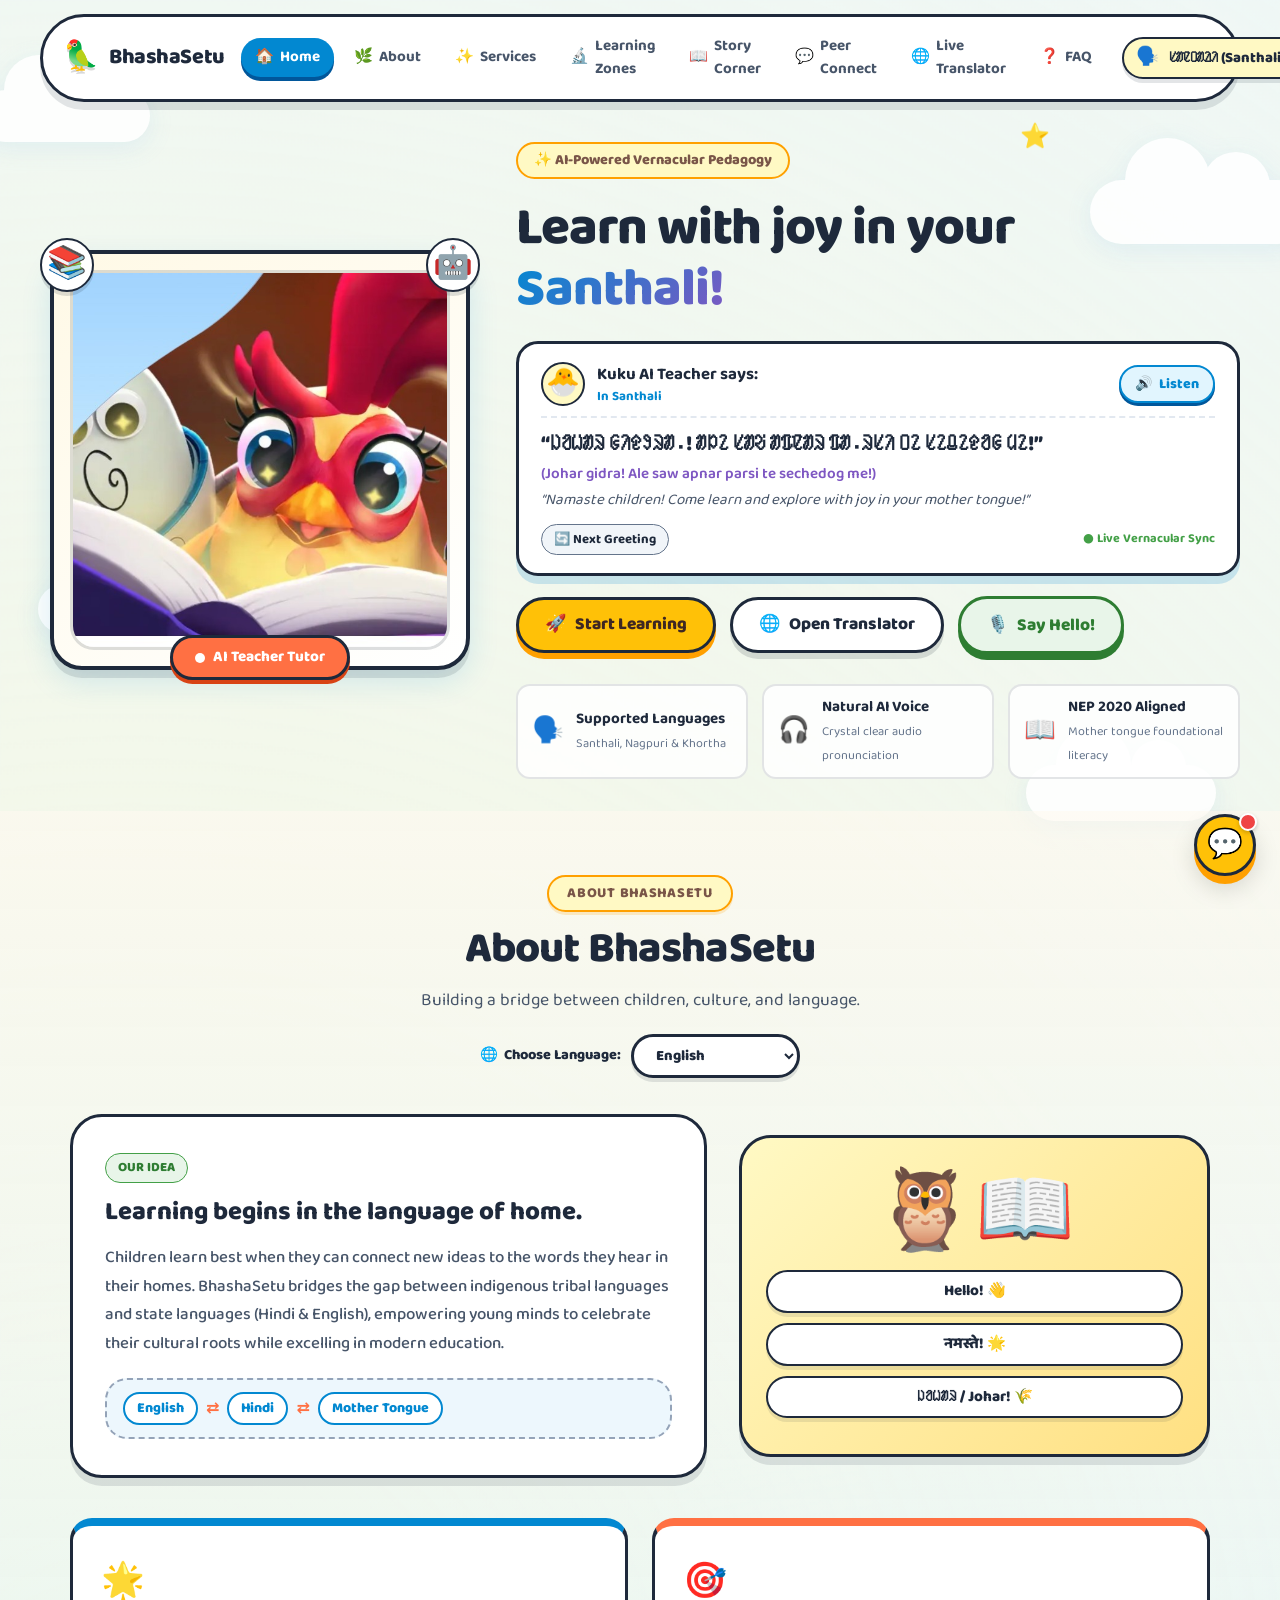
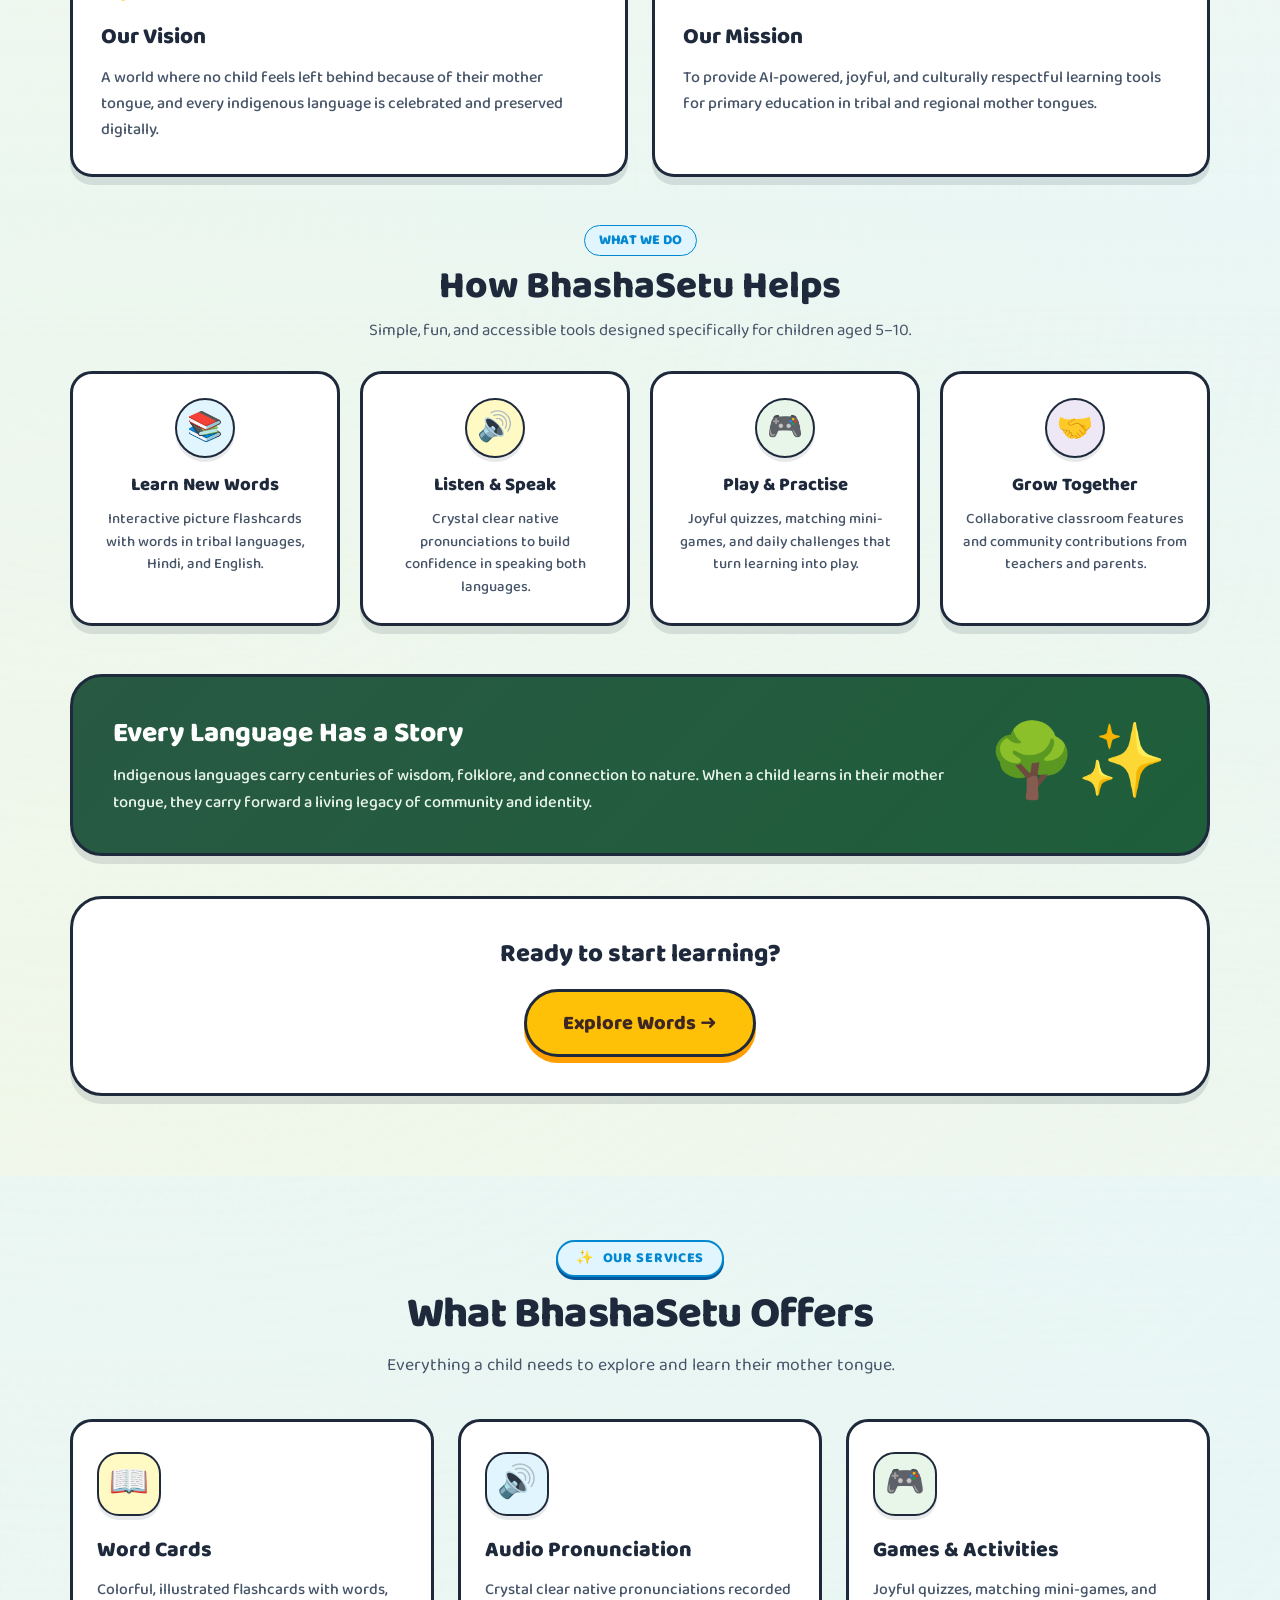
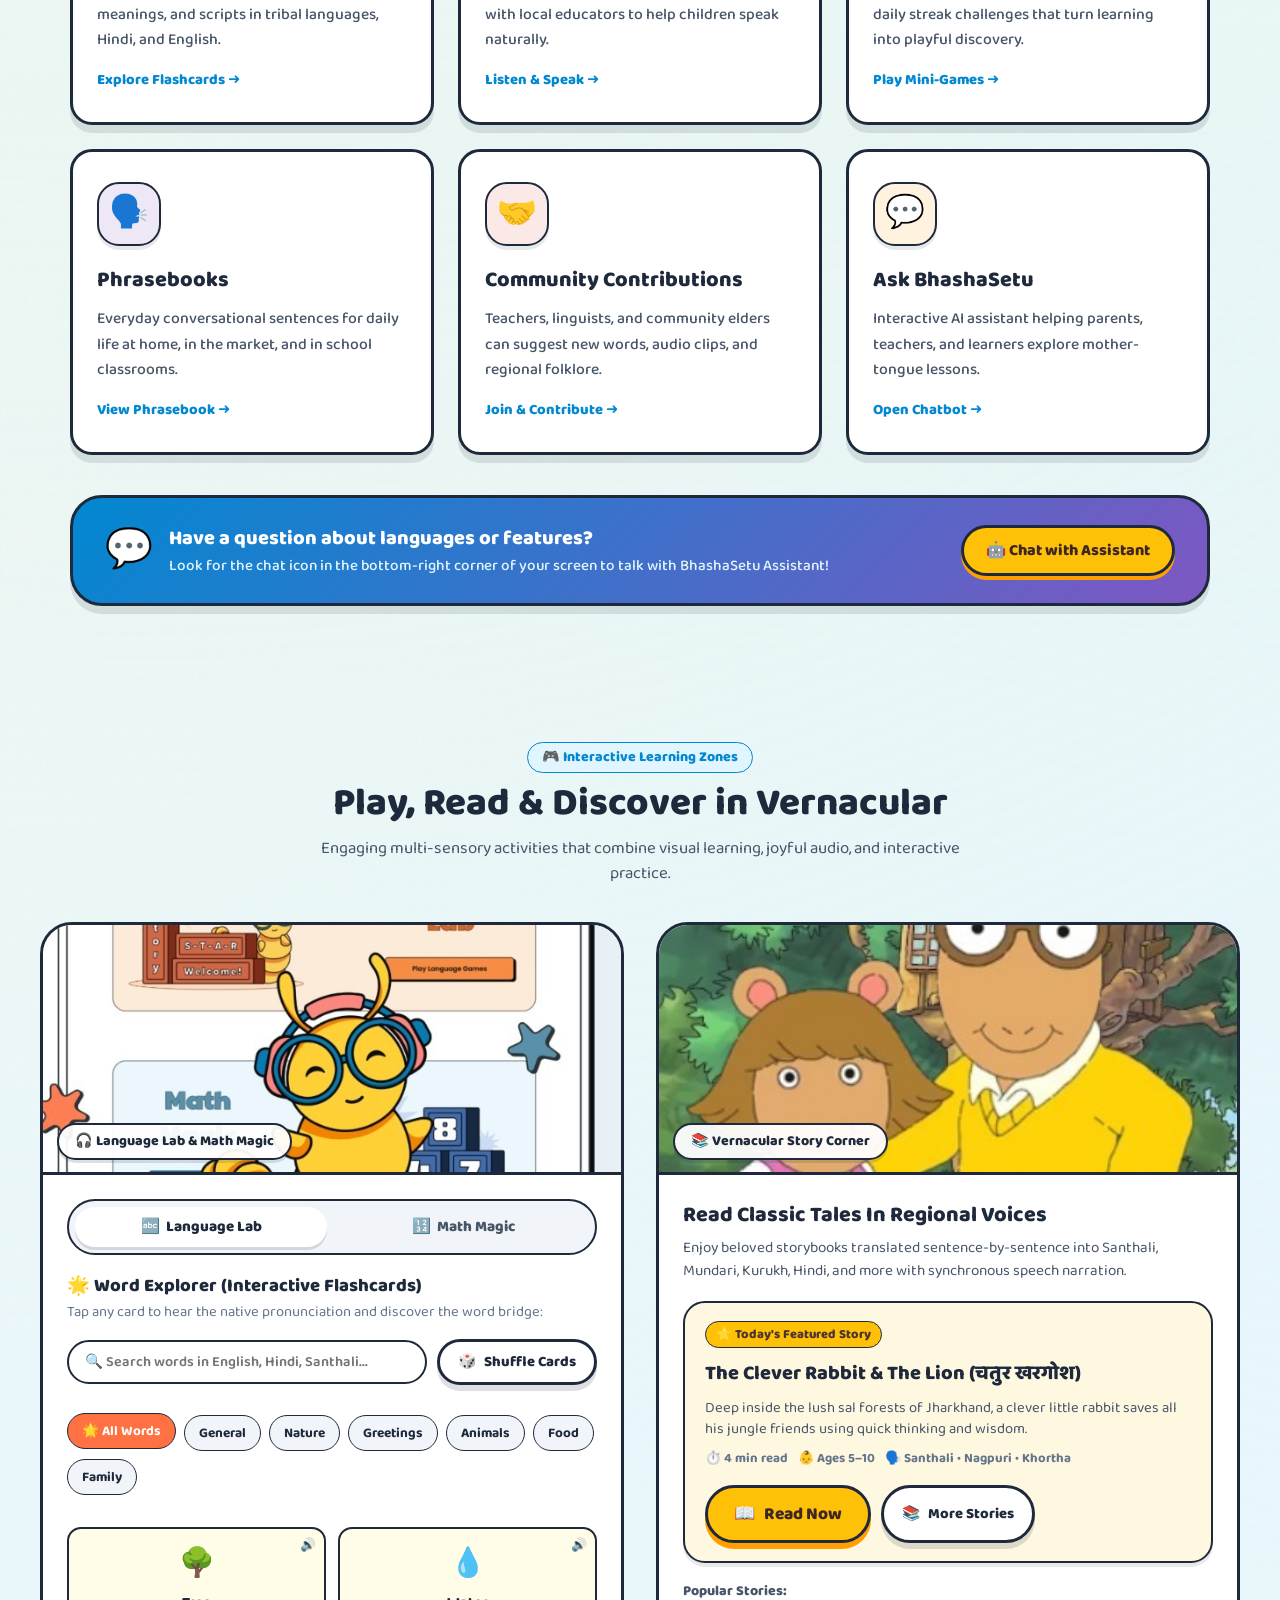
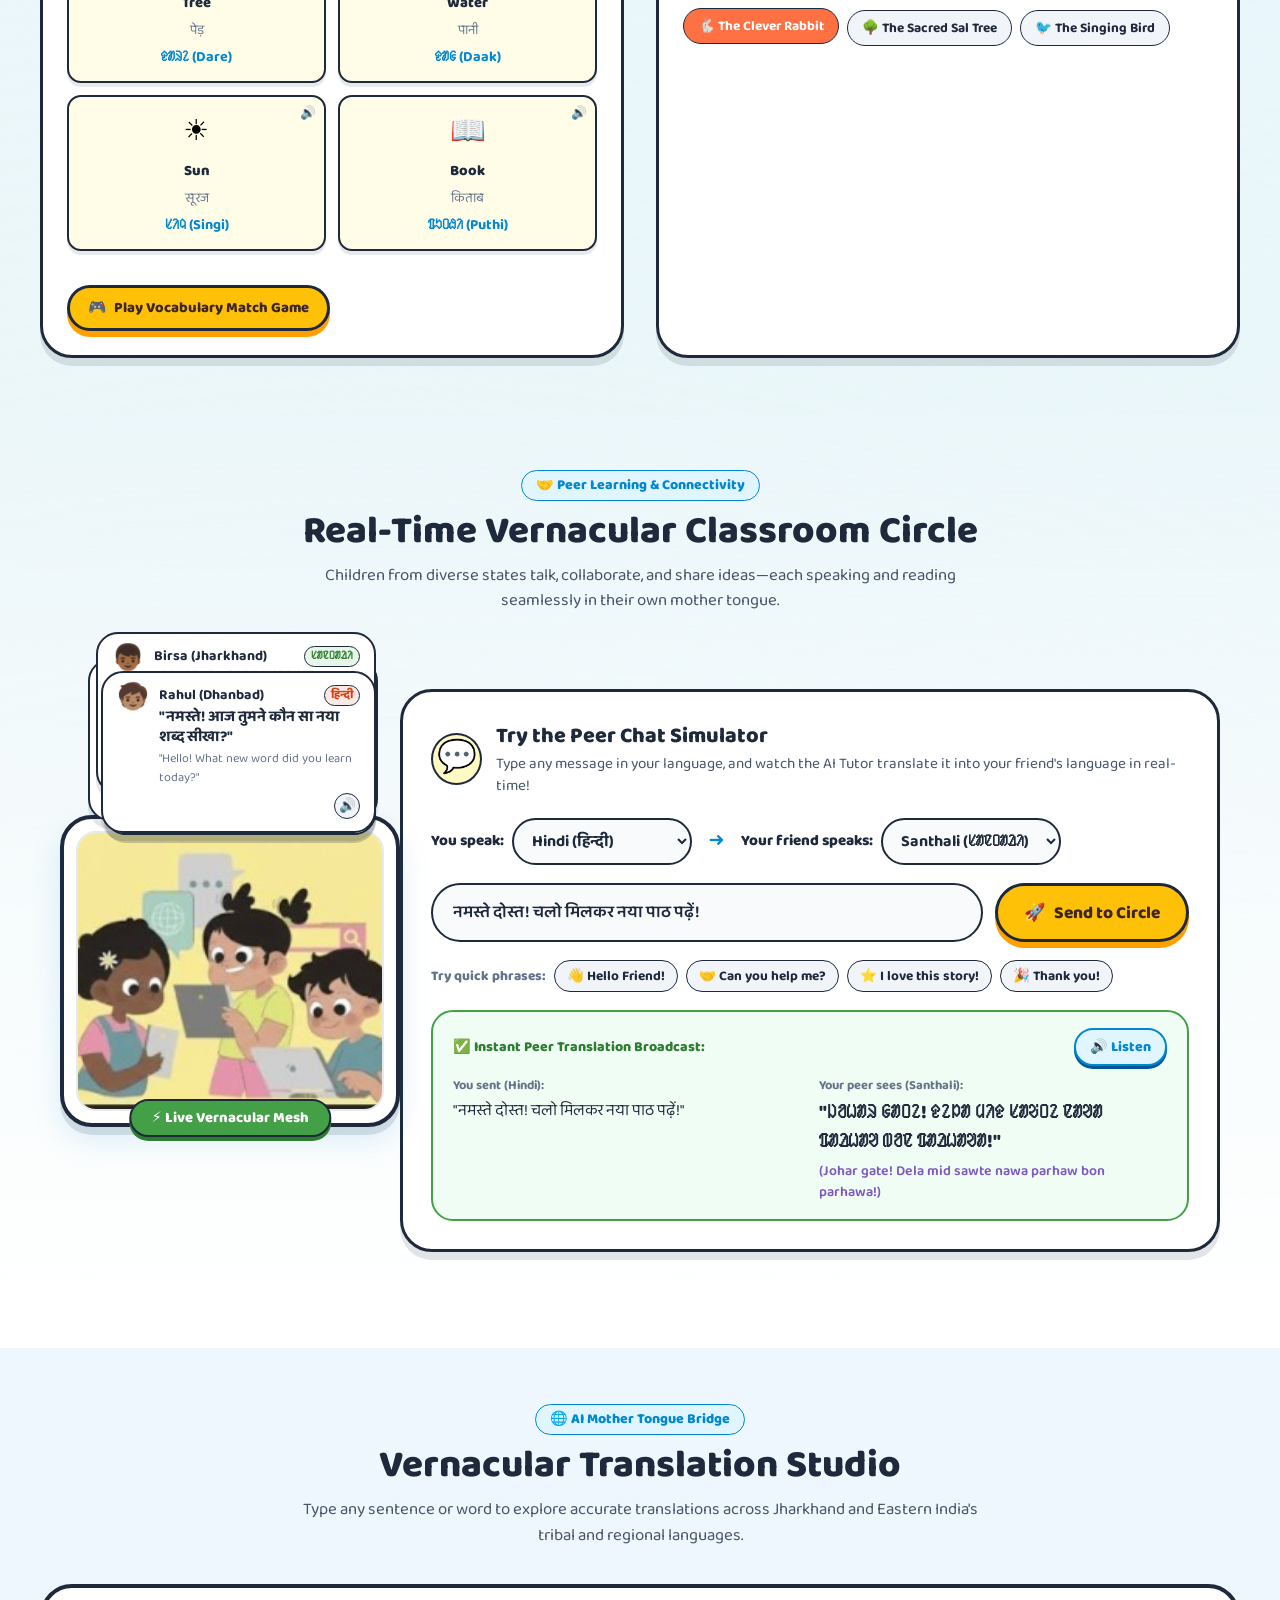
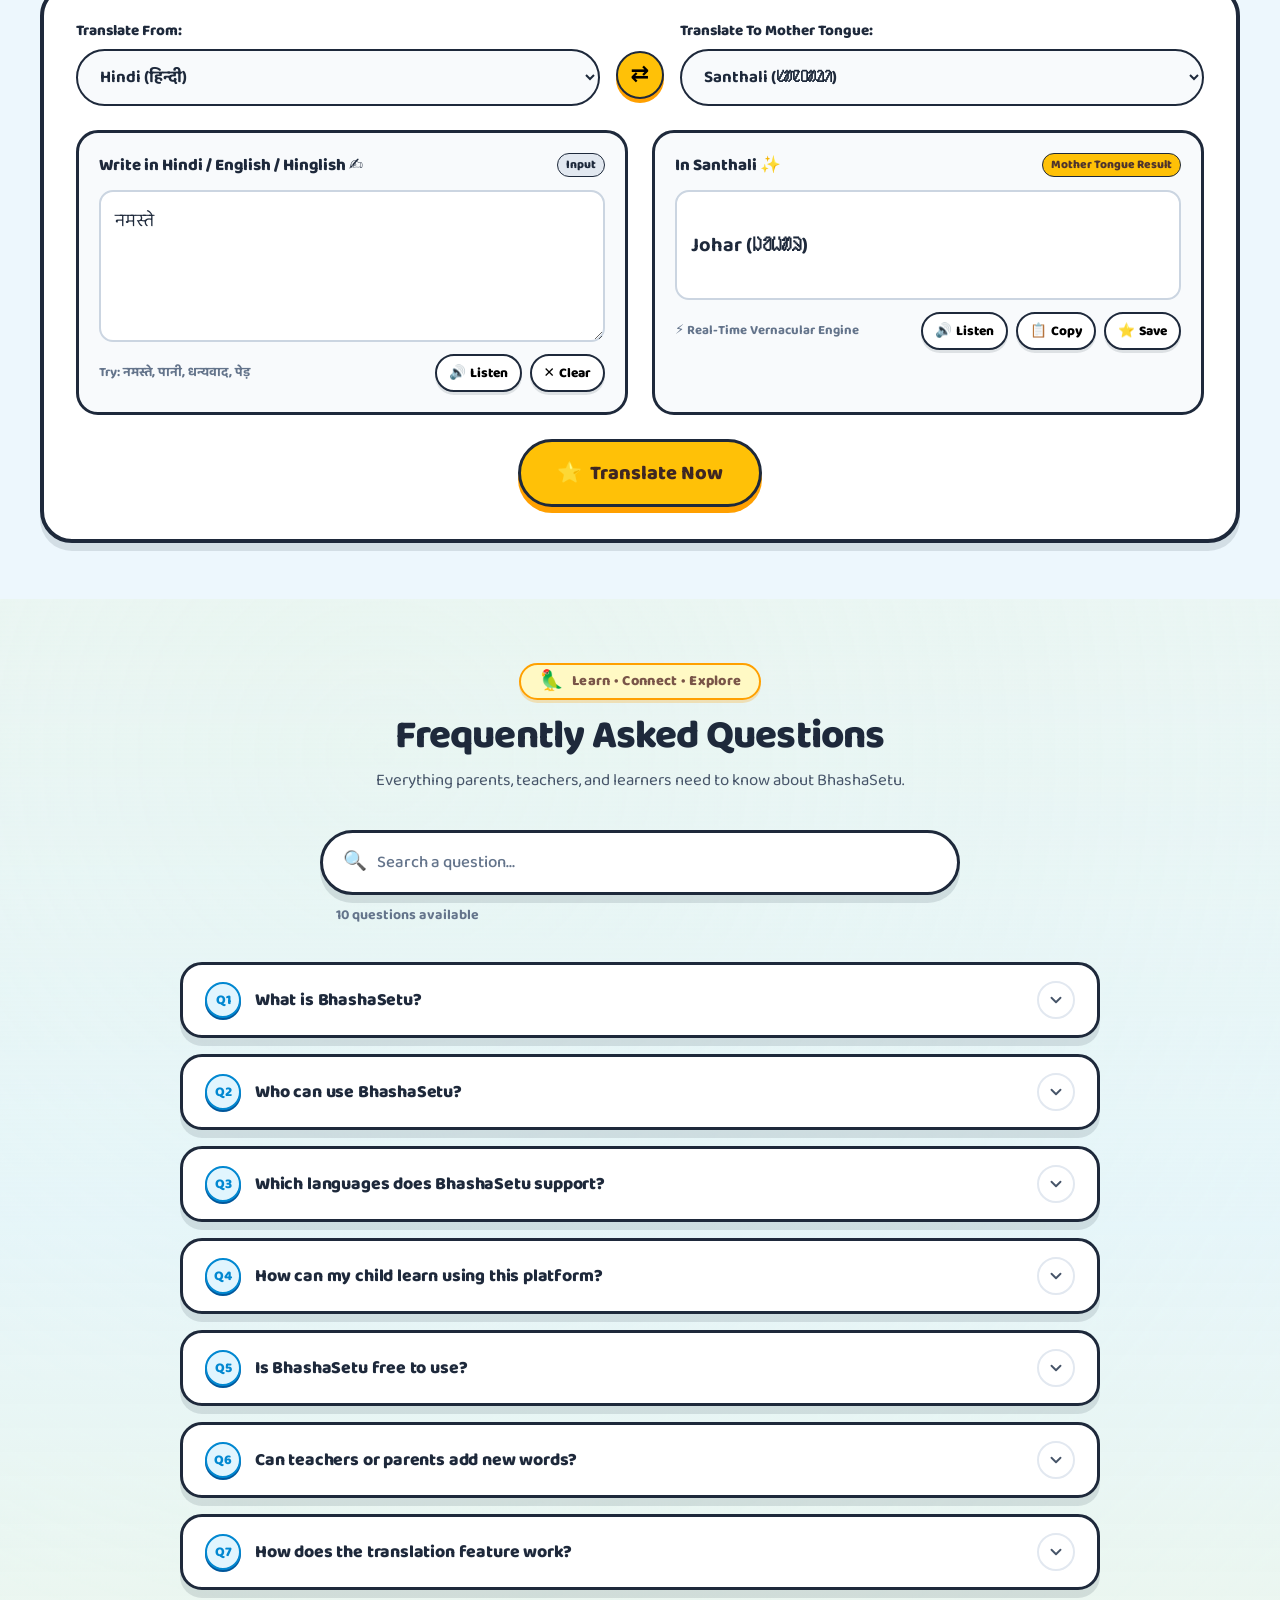
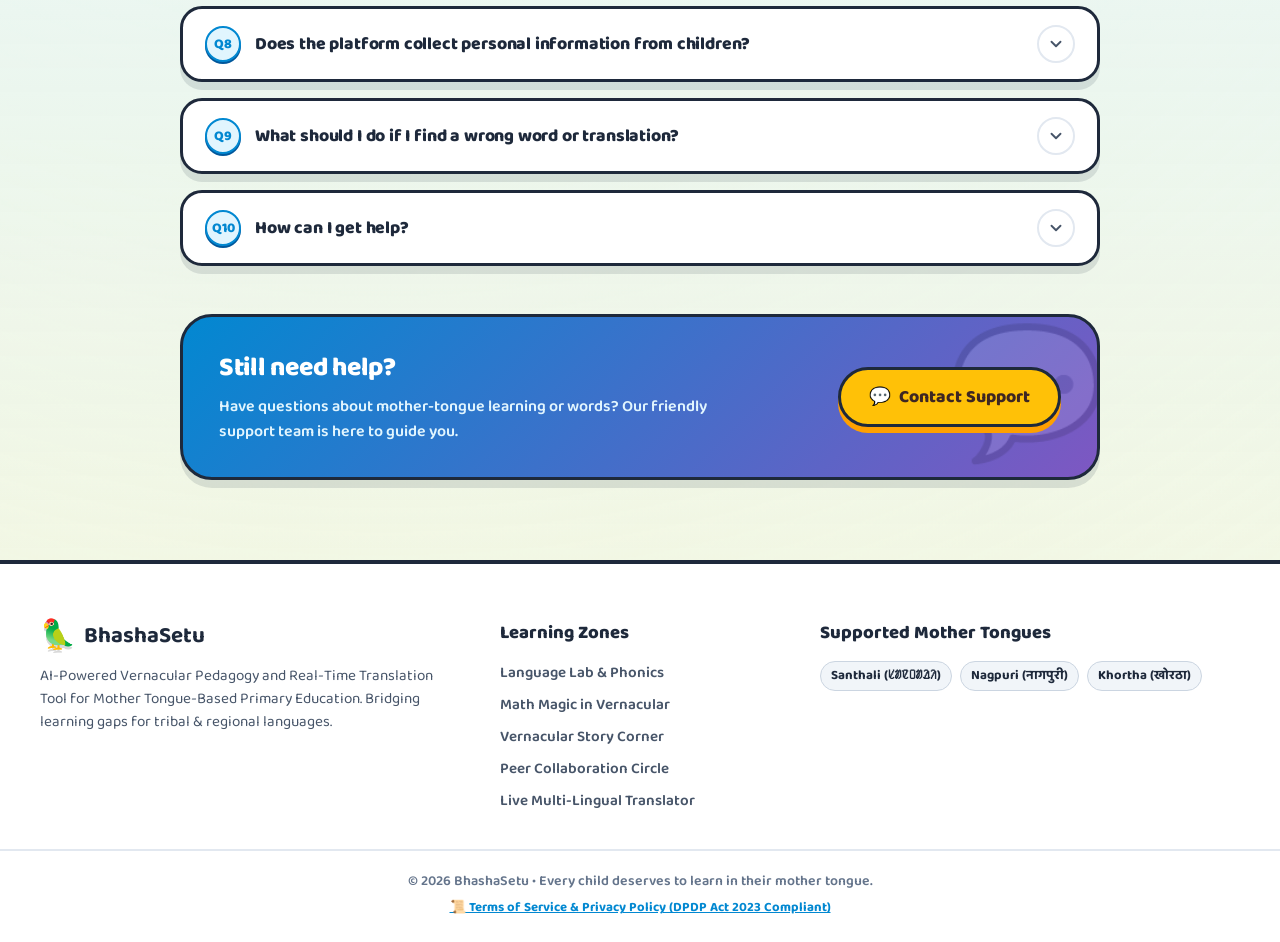
==== commit cf729b69: "feat(frontend): connect Word Explorer, Translation Studio, and Match Game to Flask CSV API" ====
--- a/frontend/index.html
+++ b/frontend/index.html
@@ -338,7 +338,7 @@
         </div>
 
         <!-- Floating Assistant Banner Note -->
-        <div class="services-chat-banner">
+        <div class="services-chat-banner" id="chat-assistant-section">
           <div class="services-chat-banner-text">
             <span class="services-chat-banner-icon" aria-hidden="true">💬</span>
             <div>
@@ -394,37 +394,24 @@
                   <h4>🌟 Word Explorer (Interactive Flashcards)</h4>
                   <p>Tap any card to hear the native pronunciation and discover the word bridge:</p>
                 </div>
-                <div class="flashcard-grid">
-                  <button class="flashcard-btn" data-word="Tree" data-hin="पेड़" data-san="ᱫᱟᱨᱮ (Dare)" data-mun="दारे (Dare)">
-                    <span class="fc-emoji">🌳</span>
-                    <span class="fc-eng">Tree</span>
-                    <span class="fc-hin">पेड़</span>
-                    <span class="fc-native">ᱫᱟᱨᱮ (Dare)</span>
-                    <span class="fc-sound">🔊</span>
+                <!-- Word Explorer Live Search & Shuffle Controls -->
+                <div class="word-explorer-controls" style="display: flex; flex-wrap: wrap; gap: 10px; margin-bottom: 14px; align-items: center; justify-content: space-between;">
+                  <div class="search-wrap" style="flex: 1; min-width: 220px;">
+                    <input type="text" id="wordExplorerSearchInput" placeholder="🔍 Search words in English, Hindi, Santhali..." style="width: 100%; padding: 8px 16px; border-radius: 999px; border: 2px solid var(--ink-dark); font-size: 0.9rem; font-weight: 600; outline: none; background: #FFF;" />
+                  </div>
+                  <button class="btn btn-secondary btn-sm" id="refreshFlashcardsBtn" title="Load new random cards">
+                    <span>🎲</span> Shuffle Cards
                   </button>
-                  <button class="flashcard-btn" data-word="Water" data-hin="पानी" data-san="ᱫᱟᱜ (Daak)" data-mun="दाः (Da)">
-                    <span class="fc-emoji">💧</span>
-                    <span class="fc-eng">Water</span>
-                    <span class="fc-hin">पानी</span>
-                    <span class="fc-native">ᱫᱟᱜ (Daak)</span>
-                    <span class="fc-sound">🔊</span>
-                  </button>
-                  <button class="flashcard-btn" data-word="Sun" data-hin="सूरज" data-san="ᱥᱤᱧ (Singi)" data-mun="सिंगी (Singi)">
-                    <span class="fc-emoji">☀️</span>
-                    <span class="fc-eng">Sun</span>
-                    <span class="fc-hin">सूरज</span>
-                    <span class="fc-native">ᱥᱤᱧ (Singi)</span>
-                    <span class="fc-sound">🔊</span>
-                  </button>
-                  <button class="flashcard-btn" data-word="Book" data-hin="किताब" data-san="ᱯᱩᱛᱷᱤ (Puthi)" data-mun="पुथी (Puthi)">
-                    <span class="fc-emoji">📖</span>
-                    <span class="fc-eng">Book</span>
-                    <span class="fc-hin">किताब</span>
-                    <span class="fc-native">ᱯᱩᱛᱷᱤ (Puthi)</span>
-                    <span class="fc-sound">🔊</span>
-                  </button>
-                </div>
-                <div class="activity-cta">
+                </div>
+                <!-- Category Filter Chips -->
+                <div class="category-chip-bar" id="wordCategoryBar" style="display: flex; flex-wrap: wrap; gap: 8px; margin-bottom: 16px;">
+                  <!-- Populated dynamically by app.js -->
+                </div>
+                <!-- Flashcards Grid -->
+                <div class="flashcard-grid" id="flashcardGrid">
+                  <!-- Populated dynamically by app.js -->
+                </div>
+                <div class="activity-cta" style="margin-top: 18px;">
                   <button class="btn btn-primary btn-sm" id="btnPlayVocabGame">
                     <span>🎮</span> Play Vocabulary Match Game
                   </button>
@@ -959,6 +946,8 @@
   <canvas id="confettiCanvas" class="confetti-canvas"></canvas>
 
   <!-- Client-Side App Logic -->
+  <script src="js/config.js"></script>
+  <script src="js/wordApi.js"></script>
   <script src="js/app.js"></script>
   <script src="js/about-section.js"></script>
   <script src="js/services-section.js"></script>
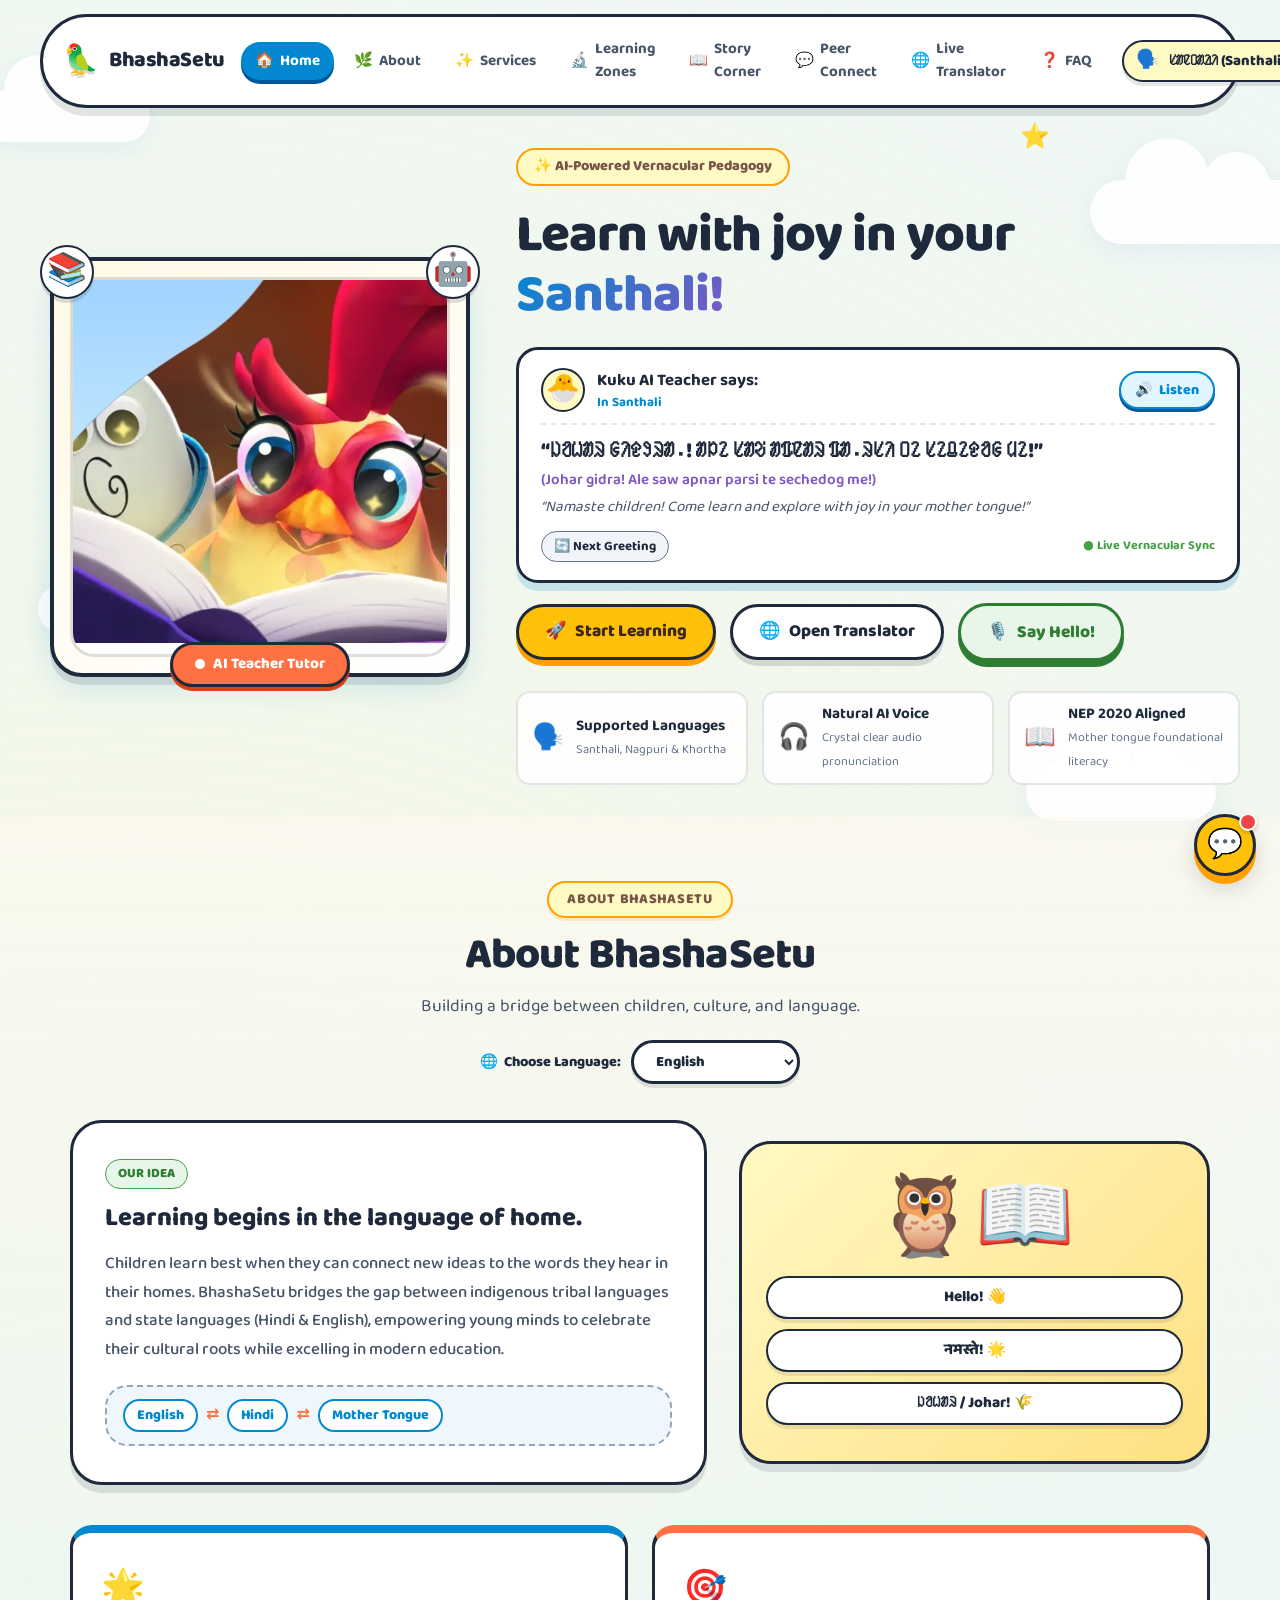
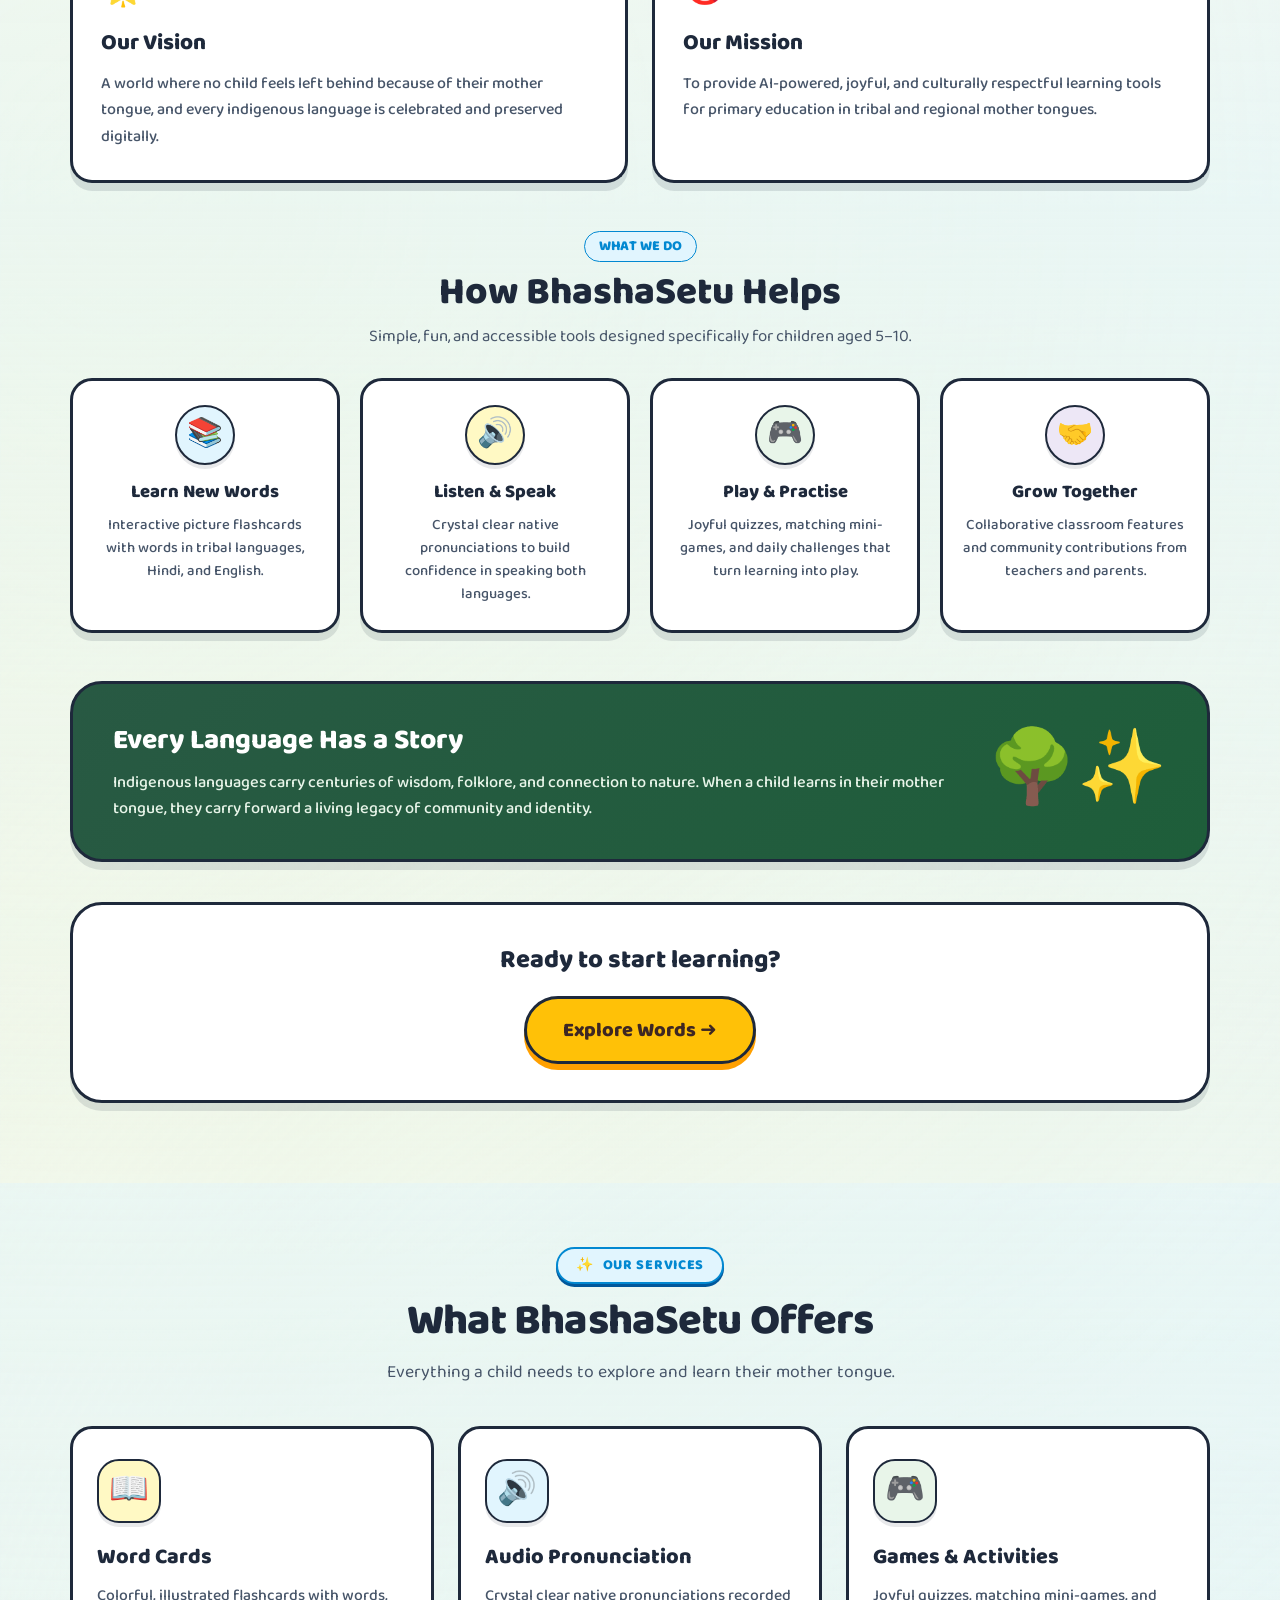
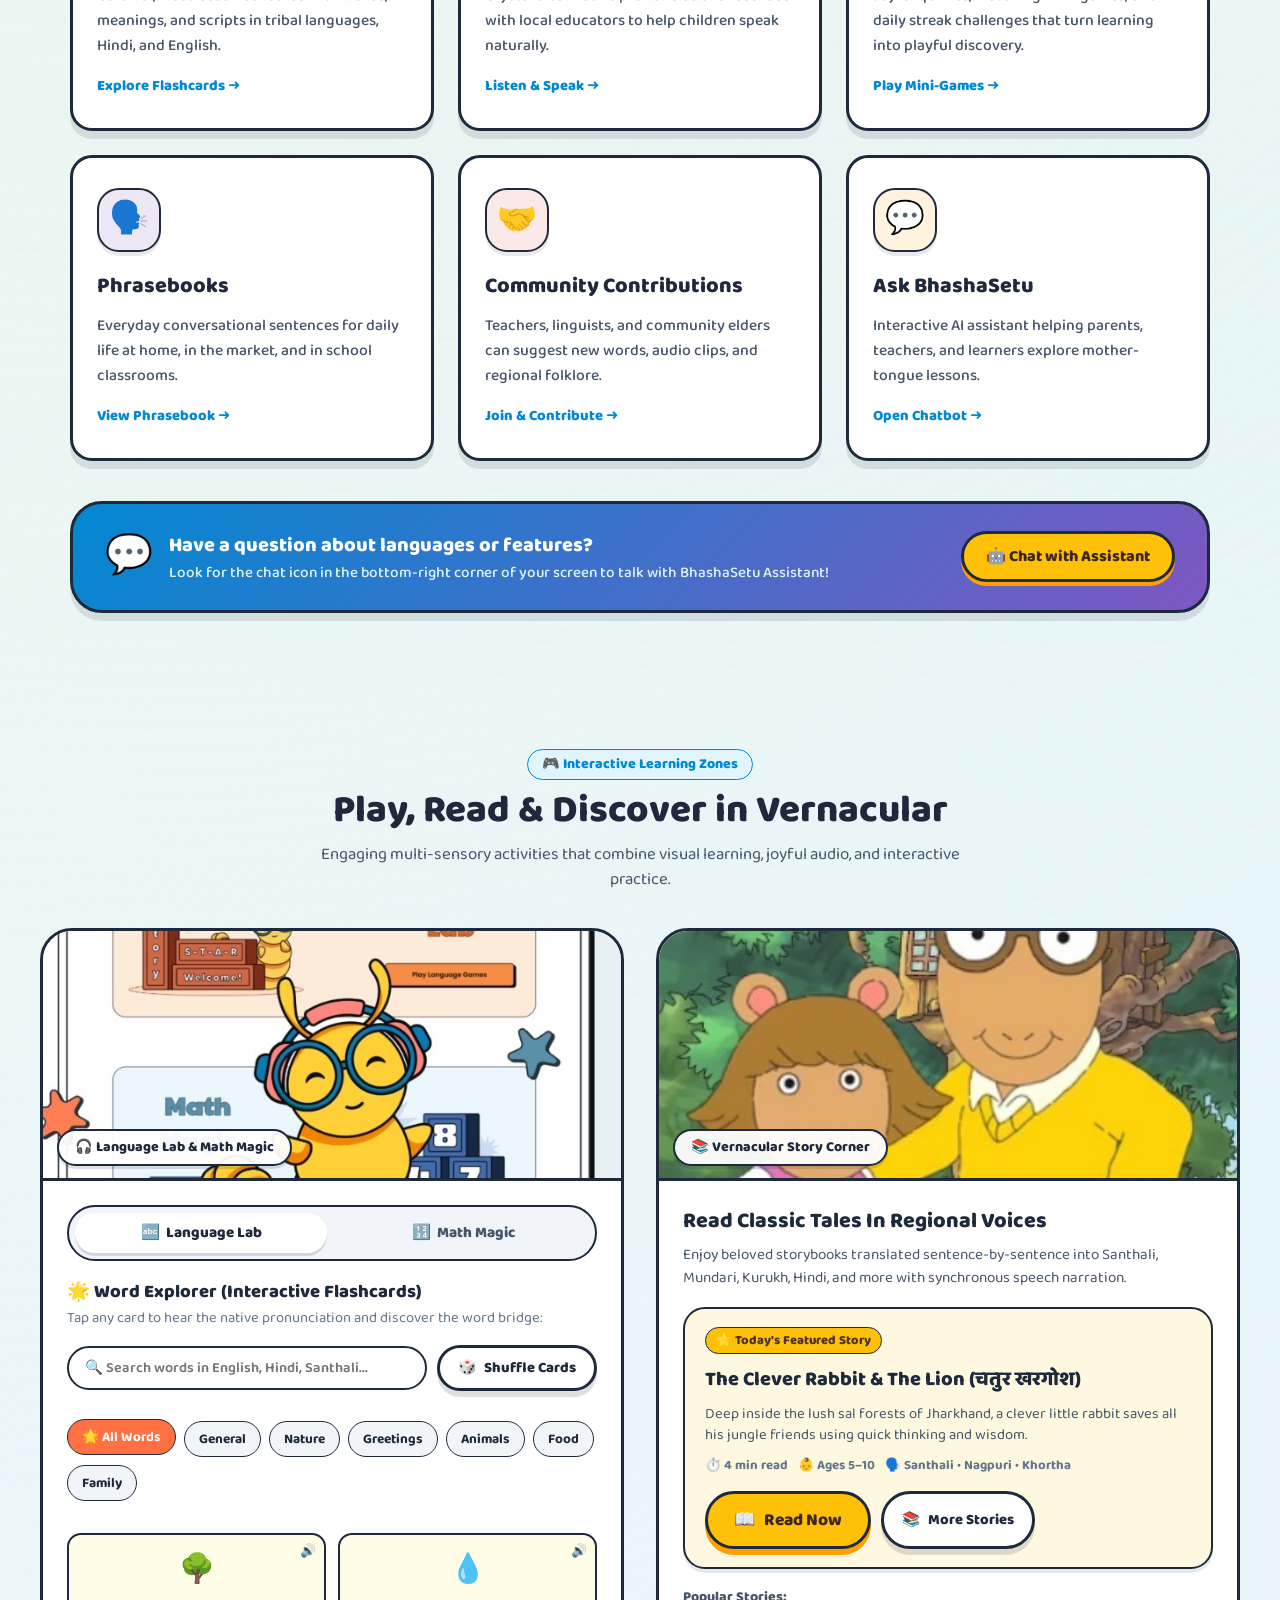
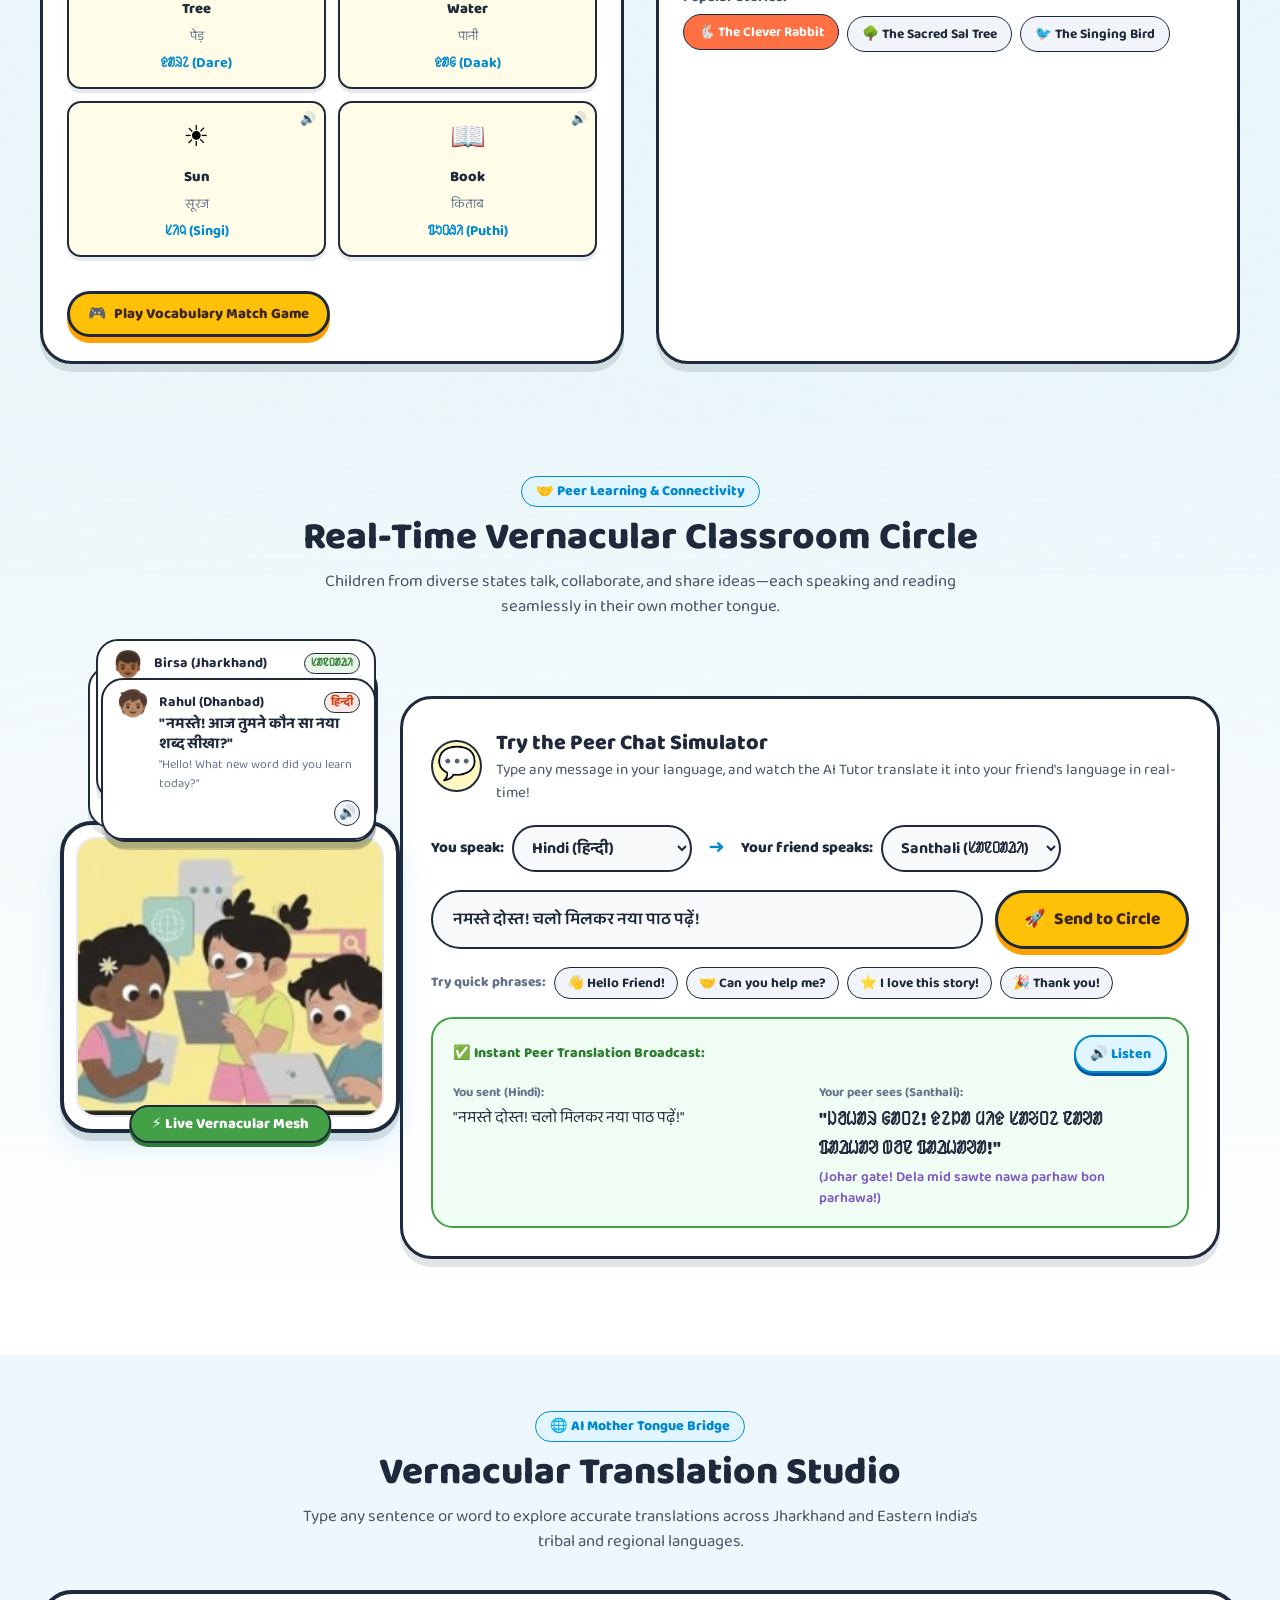
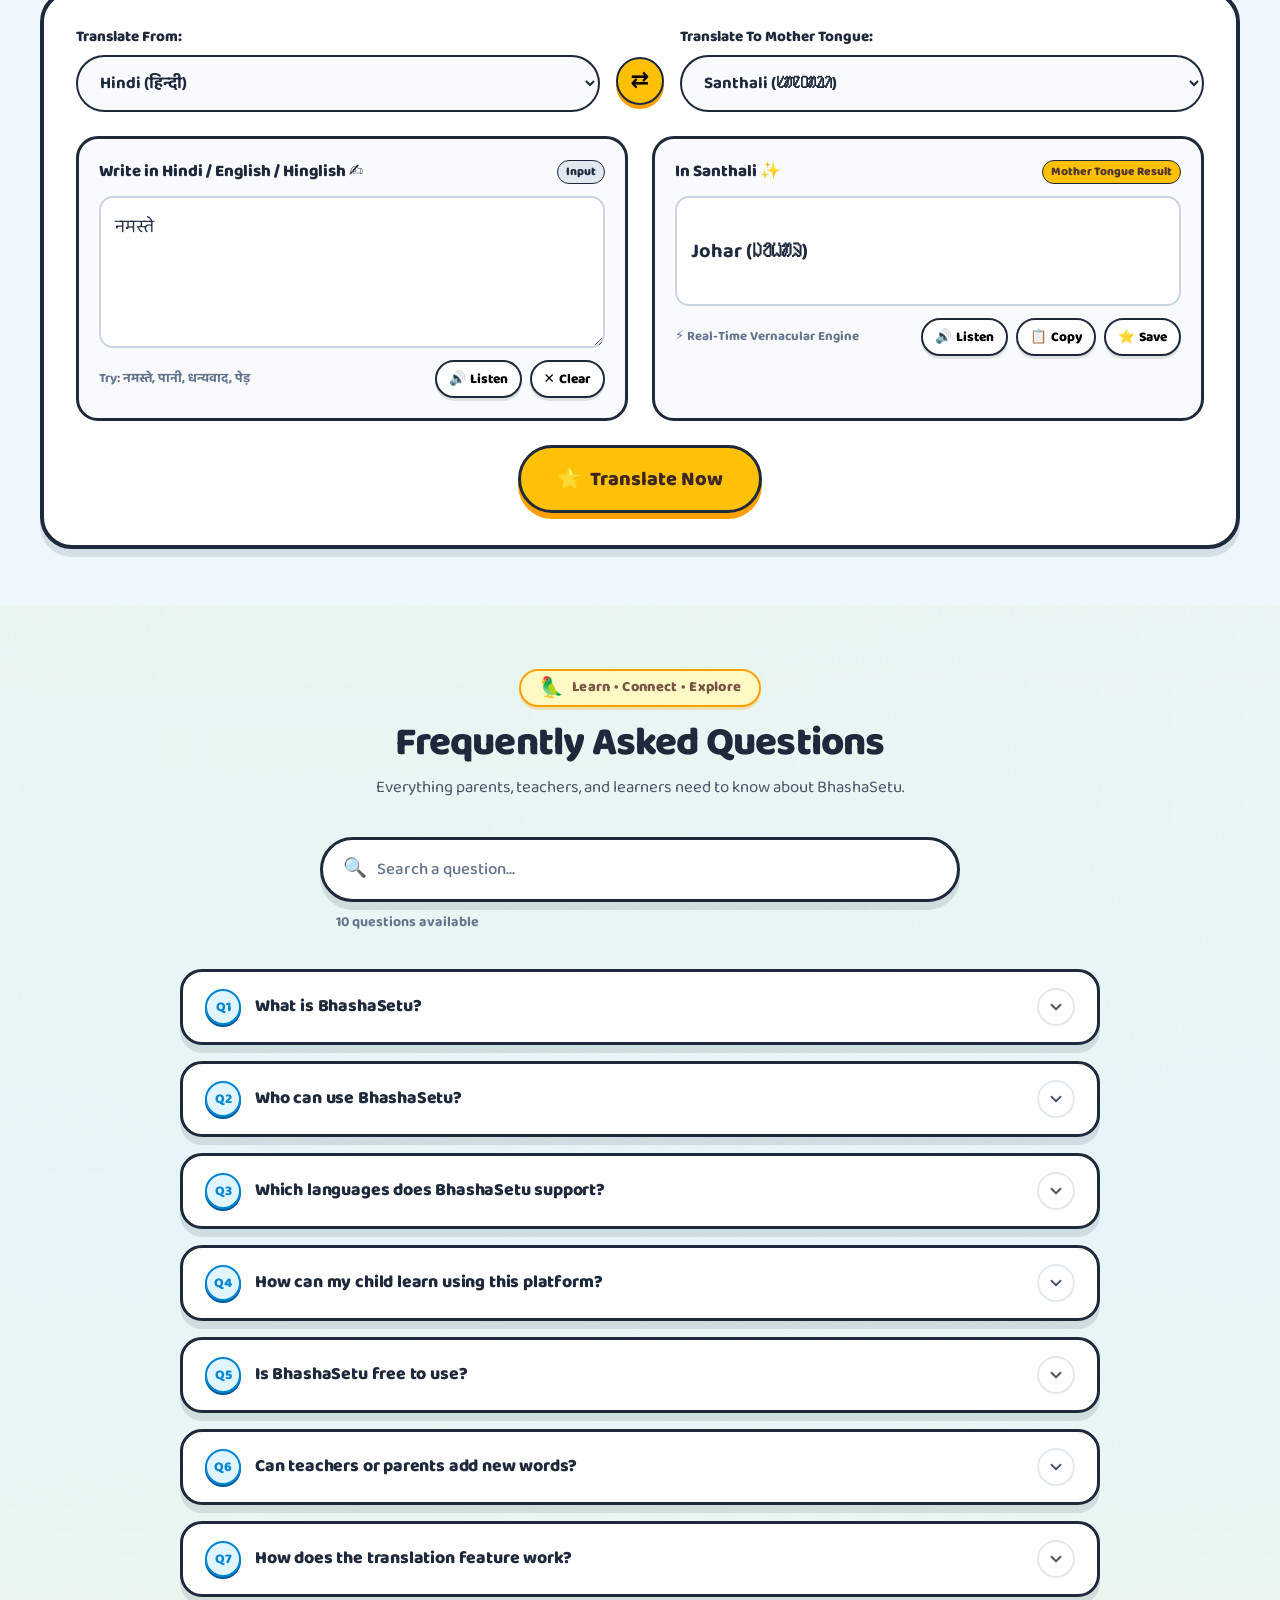
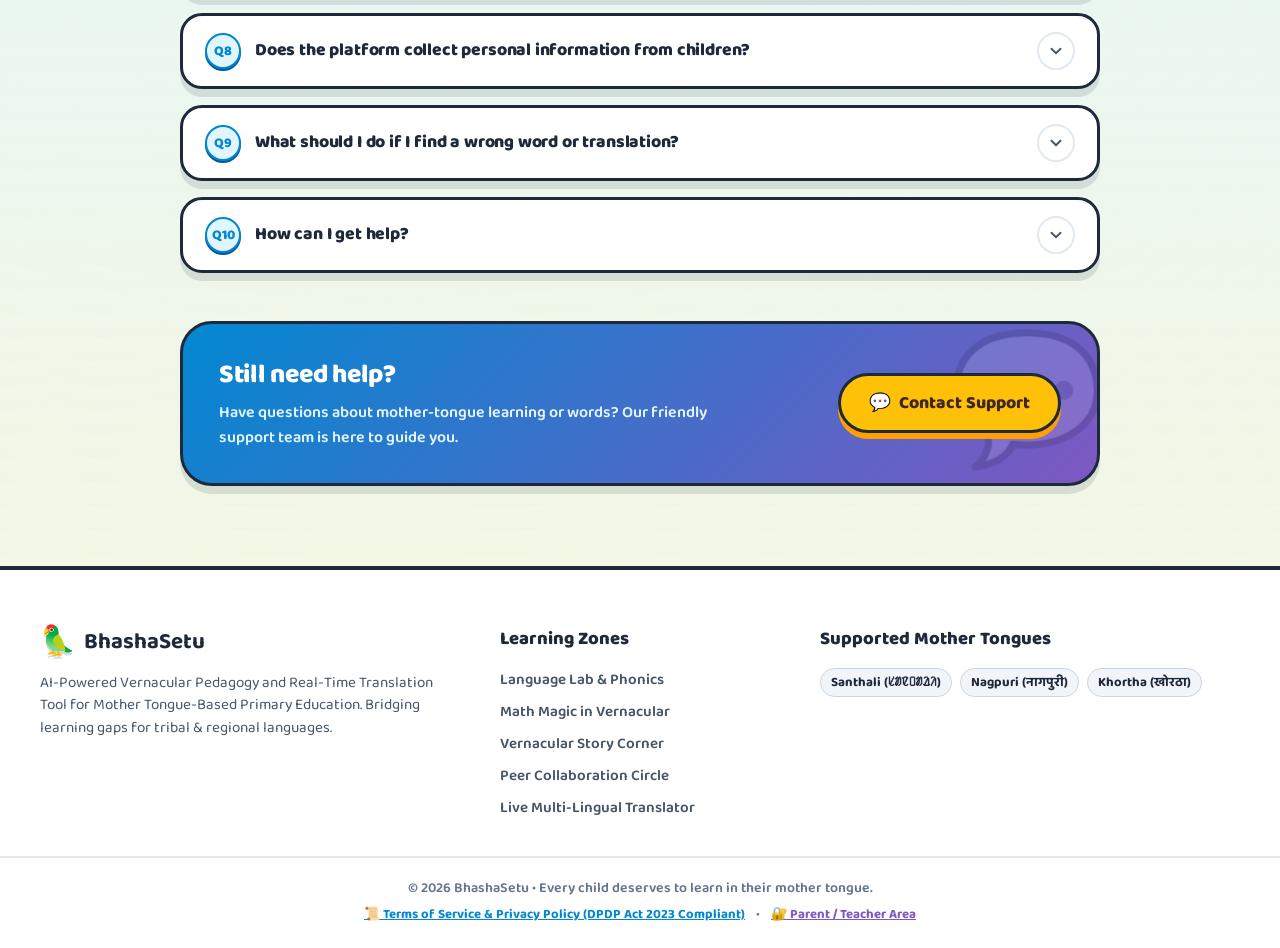
==== commit 66277203: "Add parent teacher control dashboard" ====
--- a/frontend/index.html
+++ b/frontend/index.html
@@ -16,6 +16,7 @@
   <link rel="stylesheet" href="css/services-section.css">
   <link rel="stylesheet" href="css/chatbot-widget.css">
   <link rel="stylesheet" href="css/faq-section.css">
+  <link rel="stylesheet" href="css/parental-control.css">
 </head>
 <body>
   <!-- Playful Floating Sky Clouds -->
@@ -80,6 +81,12 @@
             <button class="btn-user-switch" onclick="switchOrLogoutUser()" title="Switch or Logout Student">🔄</button>
           </div>
         </div>
+
+        <!-- Parent / Teacher Area Button -->
+        <button id="openParentAreaBtn" class="btn-parent-nav" title="Parent / Teacher Area: Manage learning goals and safety settings." aria-label="Open Parent and Teacher Area">
+          <span class="parent-nav-icon">🔐</span>
+          <span class="parent-nav-text">Parent / Teacher</span>
+        </button>
 
         <button class="mobile-menu" id="mobileMenu" aria-label="Open navigation menu">☰</button>
       </div>
@@ -935,7 +942,11 @@
     
     <div class="footer-bottom text-center">
       <p>© 2026 BhashaSetu • Every child deserves to learn in their mother tongue.</p>
-      <p style="margin-top: 6px; font-size: 0.82rem;"><a href="terms-privacy.html" target="_blank" style="text-decoration: underline; color: var(--primary-blue); font-weight: 700;">📜 Terms of Service & Privacy Policy (DPDP Act 2023 Compliant)</a></p>
+      <p style="margin-top: 6px; font-size: 0.82rem;">
+        <a href="terms-privacy.html" target="_blank" style="text-decoration: underline; color: var(--primary-blue); font-weight: 700;">📜 Terms of Service & Privacy Policy (DPDP Act 2023 Compliant)</a>
+        <span style="margin: 0 8px; color: var(--ink-light);">•</span>
+        <a href="javascript:void(0)" onclick="window.ParentalControl && window.ParentalControl.openParentArea()" style="text-decoration: underline; color: var(--accent-purple); font-weight: 700;">🔐 Parent / Teacher Area</a>
+      </p>
     </div>
   </footer>
 
@@ -948,6 +959,7 @@
   <!-- Client-Side App Logic -->
   <script src="js/config.js"></script>
   <script src="js/wordApi.js"></script>
+  <script src="js/parentalControl.js"></script>
   <script src="js/app.js"></script>
   <script src="js/about-section.js"></script>
   <script src="js/services-section.js"></script>
--- a/frontend/css/parental-control.css
+++ b/frontend/css/parental-control.css
@@ -0,0 +1,633 @@
+/**
+ * BhashaSetu - Parent & Teacher Control Dashboard Styles
+ * Child-Safe Educational Pedagogy & Parental Controls
+ */
+
+/* ==========================================================================
+   1. Nav Entry Button & Badges
+   ========================================================================== */
+.btn-parent-nav {
+  display: inline-flex;
+  align-items: center;
+  gap: 6px;
+  background: #FFF9C4;
+  color: var(--ink-dark);
+  border: 2px solid var(--ink-dark);
+  border-radius: var(--radius-sm);
+  padding: 8px 14px;
+  font-family: var(--font-primary);
+  font-size: 0.9rem;
+  font-weight: 700;
+  cursor: pointer;
+  box-shadow: 0 3px 0 rgba(30, 41, 59, 0.15);
+  transition: all 0.15s ease;
+  text-decoration: none;
+}
+
+.btn-parent-nav:hover {
+  background: var(--primary-yellow);
+  transform: translateY(-2px);
+  box-shadow: 0 5px 0 rgba(30, 41, 59, 0.2);
+}
+
+.btn-parent-nav:active {
+  transform: translateY(1px);
+  box-shadow: 0 1px 0 rgba(30, 41, 59, 0.15);
+}
+
+.parent-nav-icon {
+  font-size: 1.1rem;
+}
+
+/* ==========================================================================
+   2. Parent Modal Window Container
+   ========================================================================== */
+.parent-modal-window {
+  width: min(720px, 95vw);
+  max-height: 88vh;
+  background: #FFFFFF;
+  border: 3.5px solid var(--ink-dark);
+  border-radius: var(--radius-lg);
+  box-shadow: 0 24px 60px rgba(15, 23, 42, 0.35);
+  display: flex;
+  flex-direction: column;
+  overflow: hidden;
+  animation: popIn 0.25s cubic-bezier(0.34, 1.56, 0.64, 1);
+}
+
+.parent-modal-header {
+  display: flex;
+  align-items: center;
+  justify-content: space-between;
+  padding: 16px 24px;
+  background: #EFF6FF;
+  border-bottom: 2.5px solid var(--ink-dark);
+}
+
+.parent-modal-header .modal-title-wrap h3 {
+  font-size: 1.25rem;
+  font-weight: 800;
+  color: var(--ink-dark);
+  margin: 0;
+}
+
+.parent-modal-body {
+  padding: 24px;
+  overflow-y: auto;
+  display: flex;
+  flex-direction: column;
+  gap: 20px;
+  background: #F8FAFC;
+}
+
+/* ==========================================================================
+   3. PIN Lock & Creation Screens
+   ========================================================================== */
+.pin-view-container {
+  display: flex;
+  flex-direction: column;
+  align-items: center;
+  text-align: center;
+  padding: 16px 12px;
+  max-width: 440px;
+  margin: 0 auto;
+  gap: 16px;
+}
+
+.pin-mascot-badge {
+  width: 64px;
+  height: 64px;
+  background: #FEF3C7;
+  border: 2px solid var(--ink-dark);
+  border-radius: 50%;
+  display: flex;
+  align-items: center;
+  justify-content: center;
+  font-size: 2rem;
+  box-shadow: 0 4px 0 rgba(30, 41, 59, 0.1);
+}
+
+.pin-view-title {
+  font-size: 1.4rem;
+  font-weight: 800;
+  color: var(--ink-dark);
+  margin: 0;
+}
+
+.pin-view-subtitle {
+  font-size: 0.95rem;
+  color: var(--ink-light);
+  margin: 0;
+  line-height: 1.4;
+}
+
+.pin-inputs-stack {
+  width: 100%;
+  display: flex;
+  flex-direction: column;
+  gap: 14px;
+  margin-top: 8px;
+}
+
+.pin-field-group {
+  display: flex;
+  flex-direction: column;
+  align-items: flex-start;
+  gap: 6px;
+  width: 100%;
+}
+
+.pin-field-group label {
+  font-size: 0.88rem;
+  font-weight: 700;
+  color: var(--ink-dark);
+}
+
+.pin-digit-input {
+  width: 100%;
+  padding: 12px 16px;
+  font-size: 1.3rem;
+  font-weight: 800;
+  letter-spacing: 0.35em;
+  text-align: center;
+  border: 2px solid var(--ink-dark);
+  border-radius: var(--radius-sm);
+  background: #FFFFFF;
+  color: var(--ink-dark);
+  outline: none;
+  transition: all 0.15s ease;
+  font-family: inherit;
+}
+
+.pin-digit-input:focus {
+  border-color: var(--primary-blue);
+  box-shadow: 0 0 0 3px rgba(2, 136, 209, 0.2);
+}
+
+.pin-feedback-msg {
+  min-height: 22px;
+  font-size: 0.88rem;
+  font-weight: 700;
+  color: #DC2626;
+  margin: 0;
+}
+
+.pin-feedback-msg.success {
+  color: #16A34A;
+}
+
+.pin-action-btn {
+  width: 100%;
+  padding: 12px 20px;
+  font-size: 1rem;
+  font-weight: 800;
+}
+
+.pin-forgot-link {
+  font-size: 0.85rem;
+  color: var(--ink-light);
+  text-decoration: underline;
+  cursor: pointer;
+  background: none;
+  border: none;
+  padding: 4px;
+  font-family: inherit;
+}
+
+.pin-forgot-link:hover {
+  color: var(--primary-blue);
+}
+
+/* ==========================================================================
+   4. Parent Dashboard Layout & Cards
+   ========================================================================== */
+.parent-dashboard-container {
+  display: flex;
+  flex-direction: column;
+  gap: 18px;
+}
+
+.dashboard-hero-banner {
+  display: flex;
+  align-items: center;
+  justify-content: space-between;
+  background: linear-gradient(135deg, #E0F2FE 0%, #EDE9FE 100%);
+  border: 2px solid var(--ink-dark);
+  border-radius: var(--radius-md);
+  padding: 16px 20px;
+  box-shadow: 0 4px 0 rgba(30, 41, 59, 0.08);
+}
+
+.dashboard-hero-text h4 {
+  font-size: 1.15rem;
+  font-weight: 800;
+  color: var(--ink-dark);
+  margin: 0 0 4px 0;
+}
+
+.dashboard-hero-text p {
+  font-size: 0.88rem;
+  color: var(--ink-light);
+  margin: 0;
+}
+
+.dashboard-lock-status-pill {
+  display: inline-flex;
+  align-items: center;
+  gap: 6px;
+  background: #FFFFFF;
+  border: 1.5px solid var(--ink-dark);
+  border-radius: 999px;
+  padding: 4px 12px;
+  font-size: 0.8rem;
+  font-weight: 700;
+  color: var(--ink-dark);
+}
+
+.dashboard-cards-grid {
+  display: grid;
+  grid-template-columns: repeat(auto-fit, minmax(290px, 1fr));
+  gap: 16px;
+}
+
+.pc-card {
+  background: #FFFFFF;
+  border: 2px solid var(--ink-dark);
+  border-radius: var(--radius-md);
+  padding: 18px;
+  box-shadow: 0 4px 0 rgba(30, 41, 59, 0.06);
+  display: flex;
+  flex-direction: column;
+  gap: 12px;
+}
+
+.pc-card-header {
+  display: flex;
+  align-items: center;
+  justify-content: space-between;
+  border-bottom: 1.5px solid #F1F5F9;
+  padding-bottom: 8px;
+}
+
+.pc-card-header h5 {
+  font-size: 1rem;
+  font-weight: 800;
+  color: var(--ink-dark);
+  margin: 0;
+  display: flex;
+  align-items: center;
+  gap: 6px;
+}
+
+.pc-card-badge {
+  font-size: 0.75rem;
+  font-weight: 700;
+  padding: 2px 8px;
+  border-radius: 999px;
+  background: #F1F5F9;
+  color: var(--ink-light);
+}
+
+/* Card A: Child Profile */
+.profile-details-list {
+  display: flex;
+  flex-direction: column;
+  gap: 8px;
+  font-size: 0.9rem;
+}
+
+.profile-detail-row {
+  display: flex;
+  justify-content: space-between;
+  align-items: center;
+}
+
+.profile-detail-label {
+  color: var(--ink-light);
+  font-weight: 600;
+}
+
+.profile-detail-val {
+  font-weight: 800;
+  color: var(--ink-dark);
+}
+
+.profile-edit-form {
+  display: flex;
+  flex-direction: column;
+  gap: 10px;
+  margin-top: 4px;
+}
+
+.profile-edit-field {
+  display: flex;
+  flex-direction: column;
+  gap: 4px;
+}
+
+.profile-edit-field label {
+  font-size: 0.82rem;
+  font-weight: 700;
+  color: var(--ink-dark);
+}
+
+.profile-edit-field input,
+.profile-edit-field select {
+  padding: 8px 12px;
+  border: 1.5px solid var(--ink-dark);
+  border-radius: var(--radius-sm);
+  font-family: inherit;
+  font-size: 0.9rem;
+  font-weight: 600;
+  outline: none;
+}
+
+.profile-form-actions {
+  display: flex;
+  gap: 8px;
+  margin-top: 6px;
+}
+
+/* Card B: Learning Progress Tracker */
+.progress-stats-grid {
+  display: grid;
+  grid-template-columns: 1fr 1fr;
+  gap: 10px;
+}
+
+.progress-stat-tile {
+  background: #F8FAFC;
+  border: 1.5px solid #E2E8F0;
+  border-radius: var(--radius-sm);
+  padding: 10px;
+  display: flex;
+  flex-direction: column;
+  gap: 2px;
+}
+
+.progress-stat-num {
+  font-size: 1.1rem;
+  font-weight: 800;
+  color: var(--ink-dark);
+}
+
+.progress-stat-lbl {
+  font-size: 0.75rem;
+  color: var(--ink-light);
+  font-weight: 600;
+}
+
+.progress-bar-container {
+  display: flex;
+  flex-direction: column;
+  gap: 6px;
+  margin-top: 4px;
+}
+
+.progress-bar-track {
+  width: 100%;
+  height: 12px;
+  background: #E2E8F0;
+  border-radius: 999px;
+  overflow: hidden;
+  border: 1px solid #CBD5E1;
+}
+
+.progress-bar-fill {
+  height: 100%;
+  background: linear-gradient(90deg, #38BDF8 0%, #4ADE80 100%);
+  border-radius: 999px;
+  transition: width 0.35s ease;
+}
+
+.progress-support-text {
+  font-size: 0.85rem;
+  font-weight: 700;
+  color: #15803D;
+  margin: 0;
+}
+
+/* Card C: Daily Learning Goal */
+.daily-goal-options {
+  display: flex;
+  gap: 8px;
+}
+
+.goal-option-btn {
+  flex: 1;
+  padding: 8px 10px;
+  border: 2px solid var(--ink-dark);
+  border-radius: var(--radius-sm);
+  background: #FFFFFF;
+  font-size: 0.88rem;
+  font-weight: 700;
+  color: var(--ink-dark);
+  cursor: pointer;
+  transition: all 0.15s ease;
+}
+
+.goal-option-btn:hover {
+  background: var(--accent-yellow-light);
+}
+
+.goal-option-btn.active {
+  background: var(--primary-yellow);
+  box-shadow: inset 0 2px 0 rgba(0, 0, 0, 0.1);
+  border-color: var(--ink-dark);
+}
+
+.goal-progress-box {
+  background: #FEF9C3;
+  border: 1.5px solid #FDE047;
+  border-radius: var(--radius-sm);
+  padding: 10px 12px;
+  display: flex;
+  flex-direction: column;
+  gap: 6px;
+}
+
+.goal-progress-header {
+  display: flex;
+  justify-content: space-between;
+  font-size: 0.85rem;
+  font-weight: 800;
+  color: var(--ink-dark);
+}
+
+.goal-completion-badge {
+  font-size: 0.82rem;
+  font-weight: 700;
+  color: #15803D;
+}
+
+/* Card D: Community Access Control */
+.community-toggle-row {
+  display: flex;
+  align-items: center;
+  justify-content: space-between;
+  background: #F8FAFC;
+  border: 1.5px solid #E2E8F0;
+  border-radius: var(--radius-sm);
+  padding: 12px;
+  gap: 12px;
+}
+
+.community-status-info {
+  display: flex;
+  flex-direction: column;
+  gap: 2px;
+}
+
+.community-status-heading {
+  font-size: 0.92rem;
+  font-weight: 800;
+  color: var(--ink-dark);
+}
+
+.community-status-sub {
+  font-size: 0.8rem;
+  color: var(--ink-light);
+}
+
+/* Accessible Switch */
+.pc-switch {
+  position: relative;
+  width: 52px;
+  height: 28px;
+  background: #CBD5E1;
+  border: 2px solid var(--ink-dark);
+  border-radius: 999px;
+  cursor: pointer;
+  transition: background 0.2s ease;
+  display: flex;
+  align-items: center;
+  padding: 2px;
+  flex-shrink: 0;
+  outline: none;
+}
+
+.pc-switch:focus-visible {
+  box-shadow: 0 0 0 3px rgba(2, 136, 209, 0.4);
+}
+
+.pc-switch[aria-checked="true"] {
+  background: #22C55E;
+}
+
+.pc-switch-handle {
+  width: 20px;
+  height: 20px;
+  background: #FFFFFF;
+  border: 1.5px solid var(--ink-dark);
+  border-radius: 50%;
+  transition: transform 0.2s ease;
+  box-shadow: 0 2px 4px rgba(0, 0, 0, 0.15);
+}
+
+.pc-switch[aria-checked="true"] .pc-switch-handle {
+  transform: translateX(24px);
+}
+
+/* Card E: Basic Data and Privacy Control */
+.privacy-action-box {
+  display: flex;
+  flex-direction: column;
+  gap: 10px;
+}
+
+.privacy-confirm-panel {
+  background: #FEF2F2;
+  border: 1.5px solid #FCA5A5;
+  border-radius: var(--radius-sm);
+  padding: 12px;
+  display: flex;
+  flex-direction: column;
+  gap: 8px;
+}
+
+.privacy-confirm-text {
+  font-size: 0.85rem;
+  font-weight: 700;
+  color: #991B1B;
+  margin: 0;
+}
+
+.privacy-confirm-actions {
+  display: flex;
+  gap: 8px;
+}
+
+/* ==========================================================================
+   5. Community Locked Overlay Helper View
+   ========================================================================== */
+.community-locked-card {
+  background: #FFFBEB;
+  border: 3px dashed #F59E0B;
+  border-radius: var(--radius-md);
+  padding: 36px 20px;
+  text-align: center;
+  display: flex;
+  flex-direction: column;
+  align-items: center;
+  gap: 12px;
+  max-width: 520px;
+  margin: 20px auto;
+  box-shadow: 0 8px 24px rgba(245, 158, 11, 0.15);
+}
+
+.community-locked-icon {
+  font-size: 3rem;
+  line-height: 1;
+}
+
+.community-locked-title {
+  font-size: 1.3rem;
+  font-weight: 800;
+  color: var(--ink-dark);
+  margin: 0;
+}
+
+.community-locked-text {
+  font-size: 0.95rem;
+  color: var(--ink-light);
+  margin: 0;
+  max-width: 400px;
+}
+
+.community-locked-actions {
+  display: flex;
+  gap: 10px;
+  margin-top: 8px;
+}
+
+/* ==========================================================================
+   6. Accessibility & Responsive Adjustments
+   ========================================================================== */
+@media (max-width: 640px) {
+  .parent-modal-window {
+    width: 96vw;
+    max-height: 94vh;
+  }
+  
+  .dashboard-cards-grid {
+    grid-template-columns: 1fr;
+  }
+
+  .parent-nav-text {
+    display: none;
+  }
+
+  .btn-parent-nav {
+    padding: 8px 10px;
+  }
+}
+
+@media (prefers-reduced-motion: reduce) {
+  .parent-modal-window,
+  .progress-bar-fill,
+  .pc-switch,
+  .pc-switch-handle {
+    animation: none !important;
+    transition: none !important;
+  }
+}
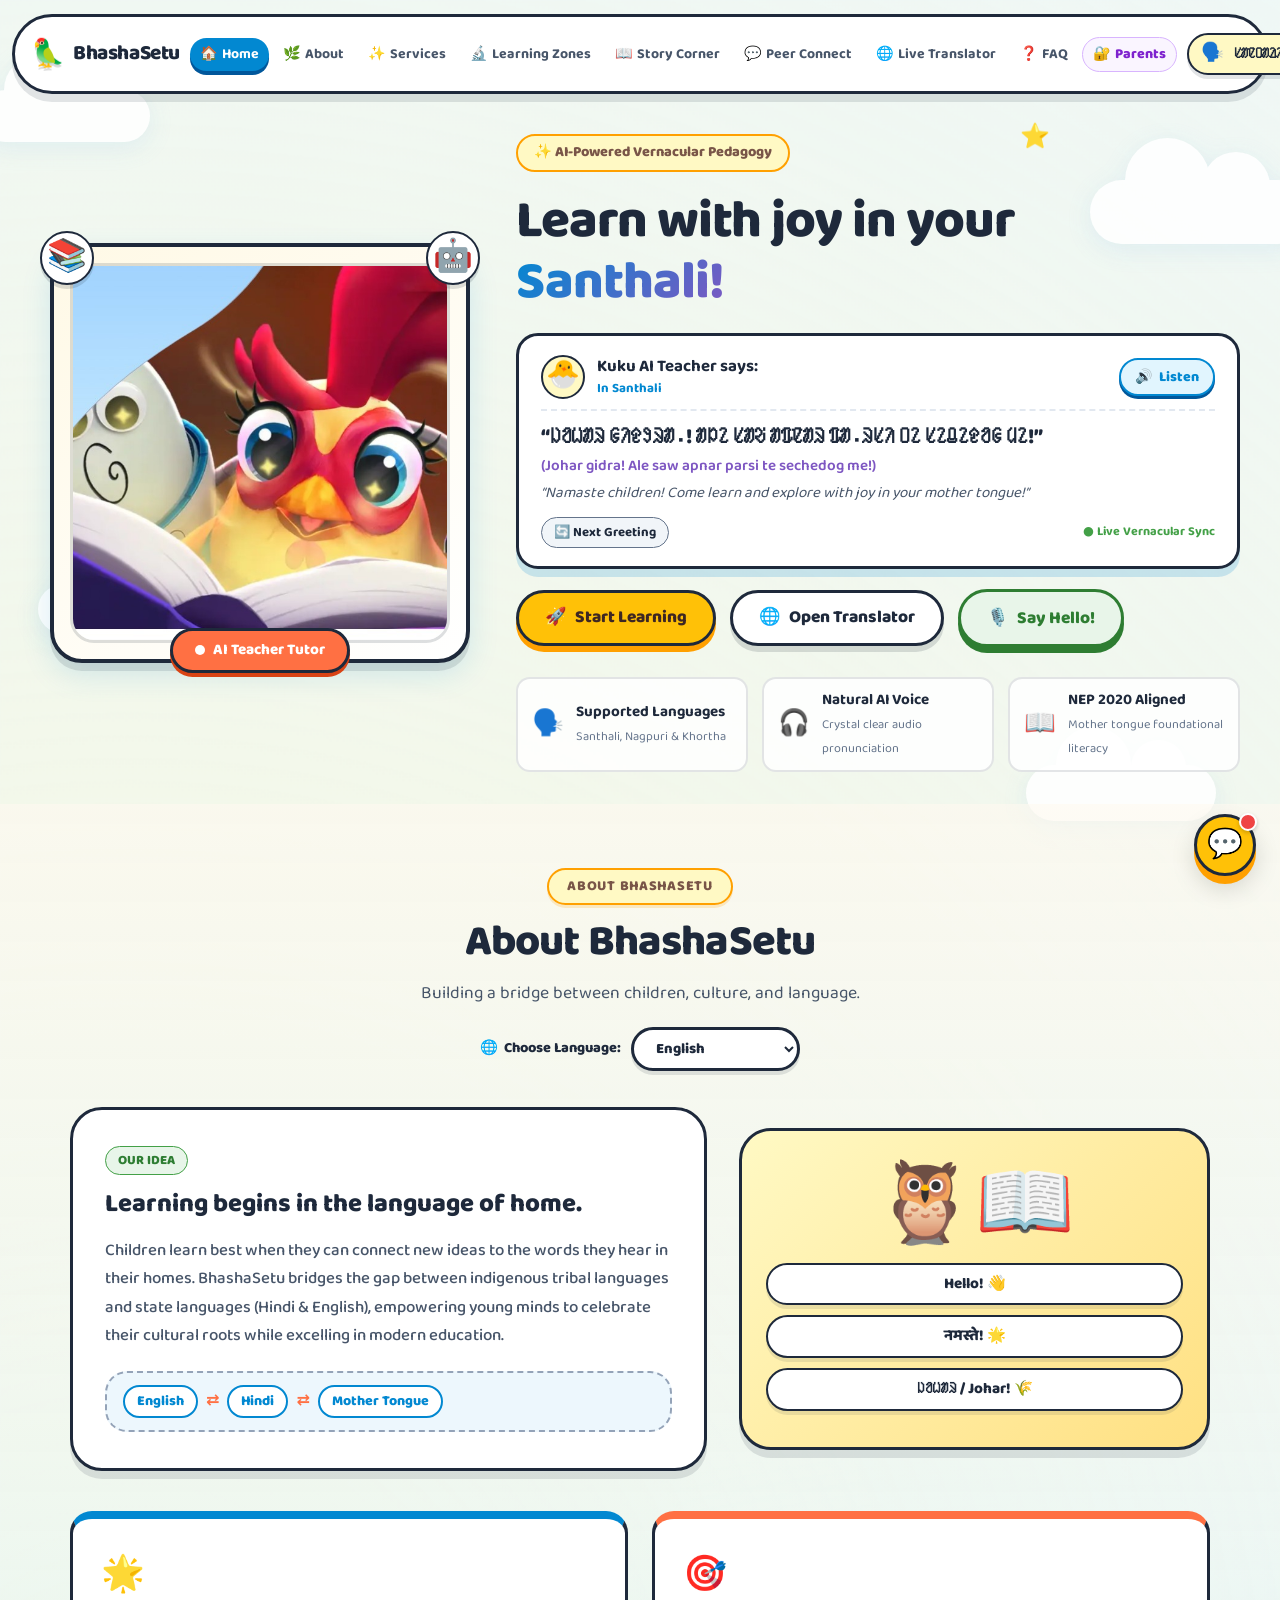
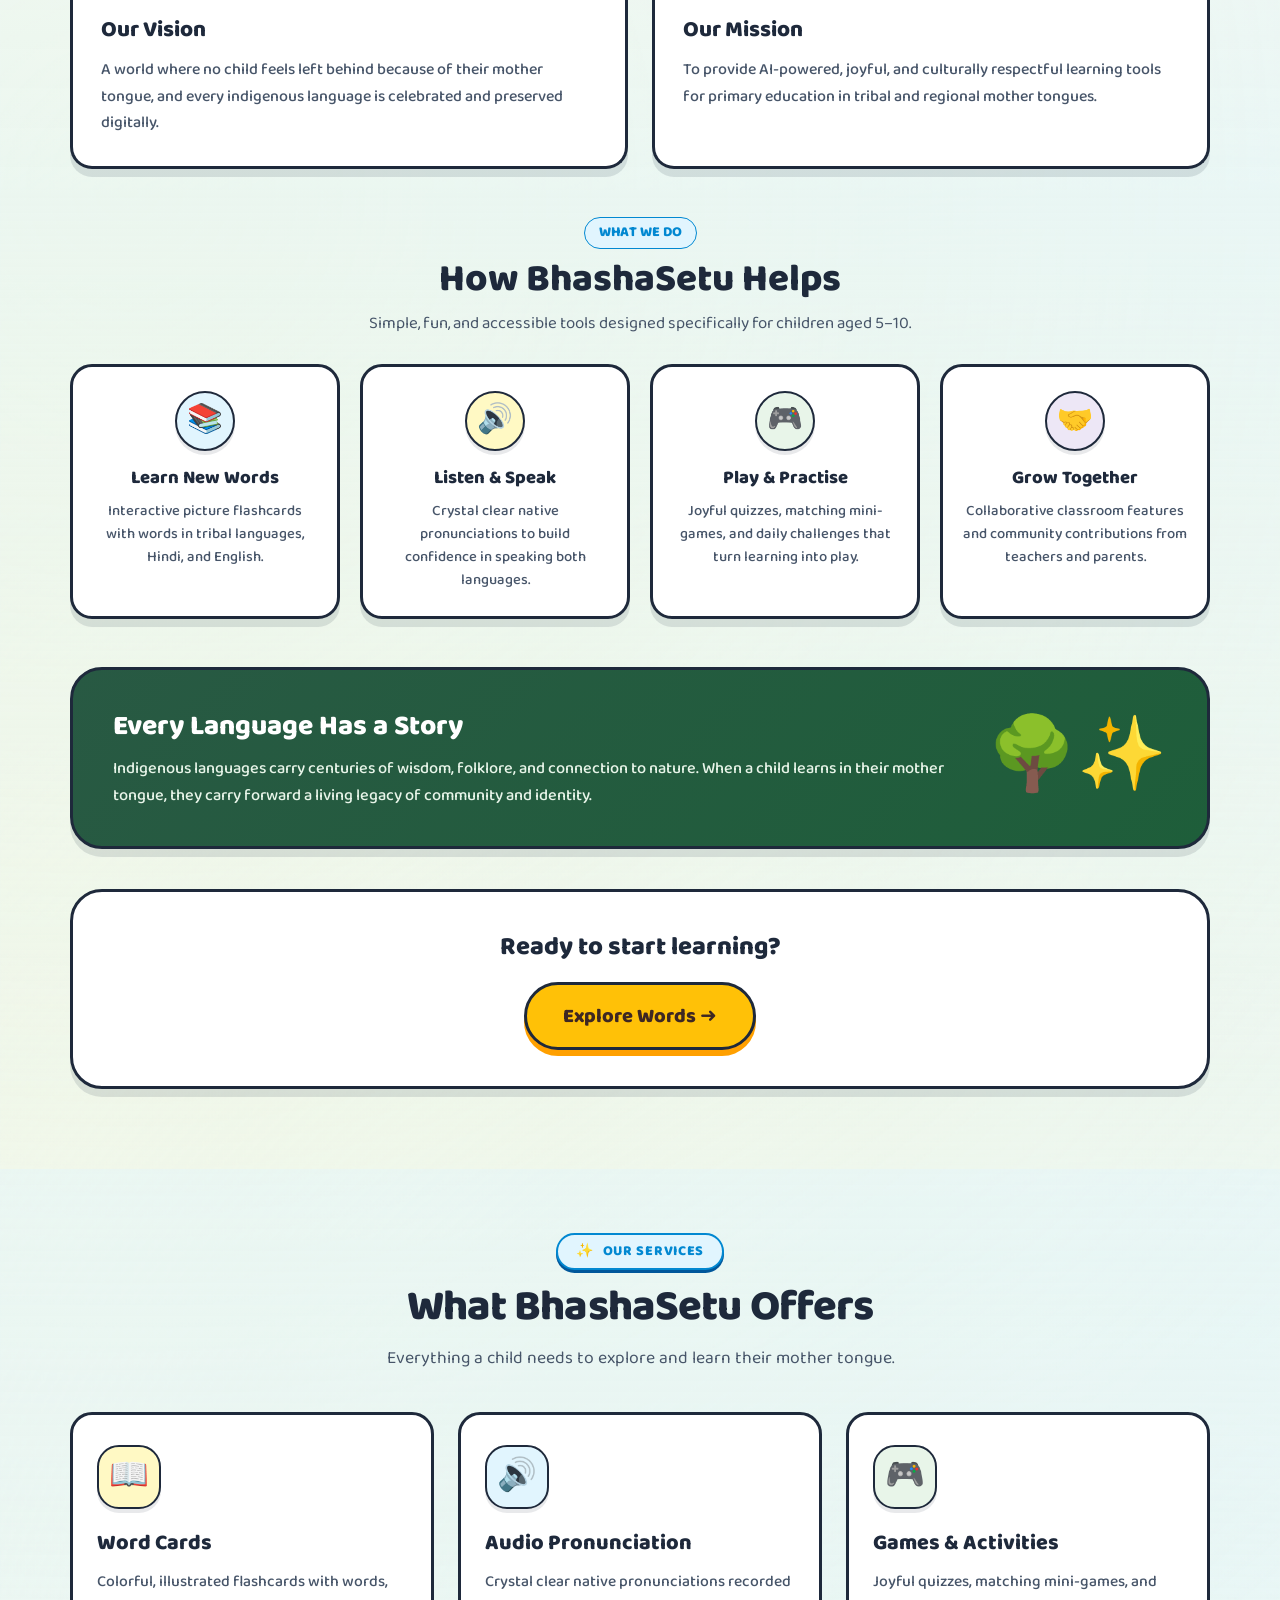
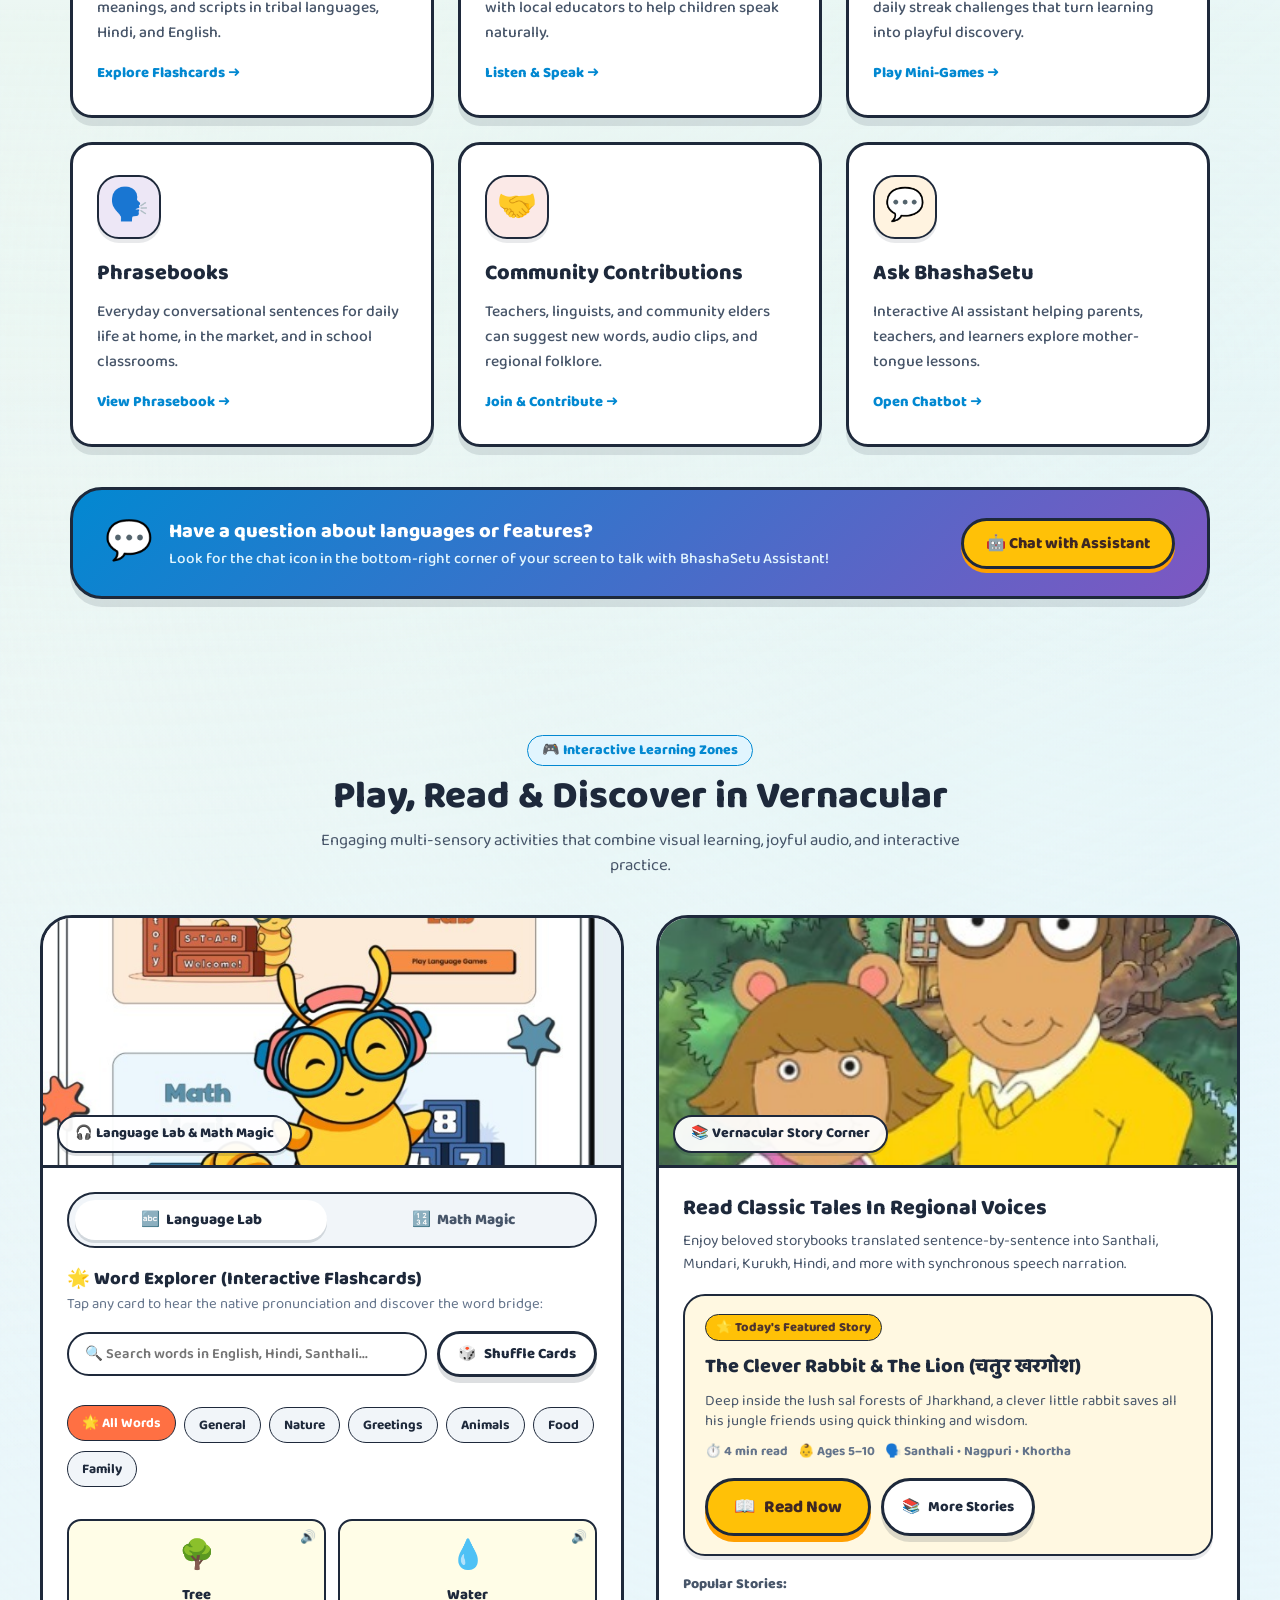
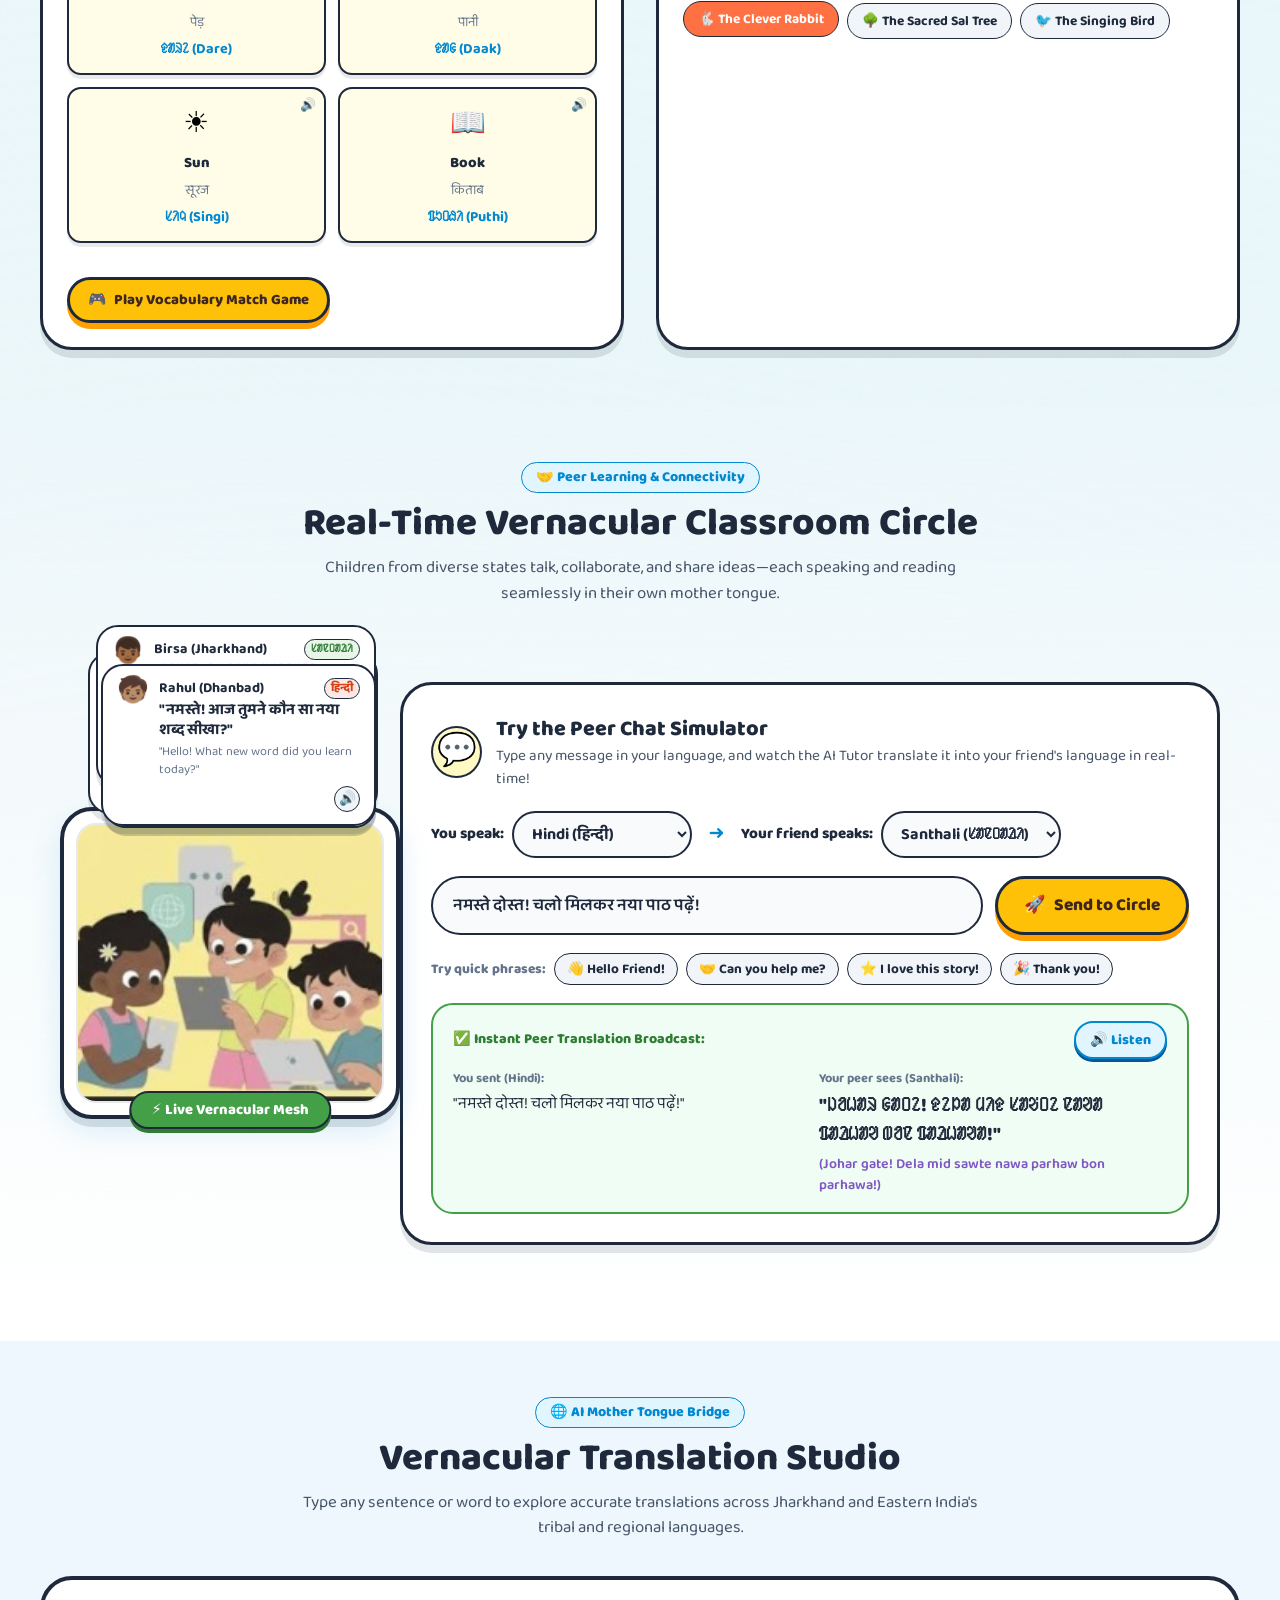
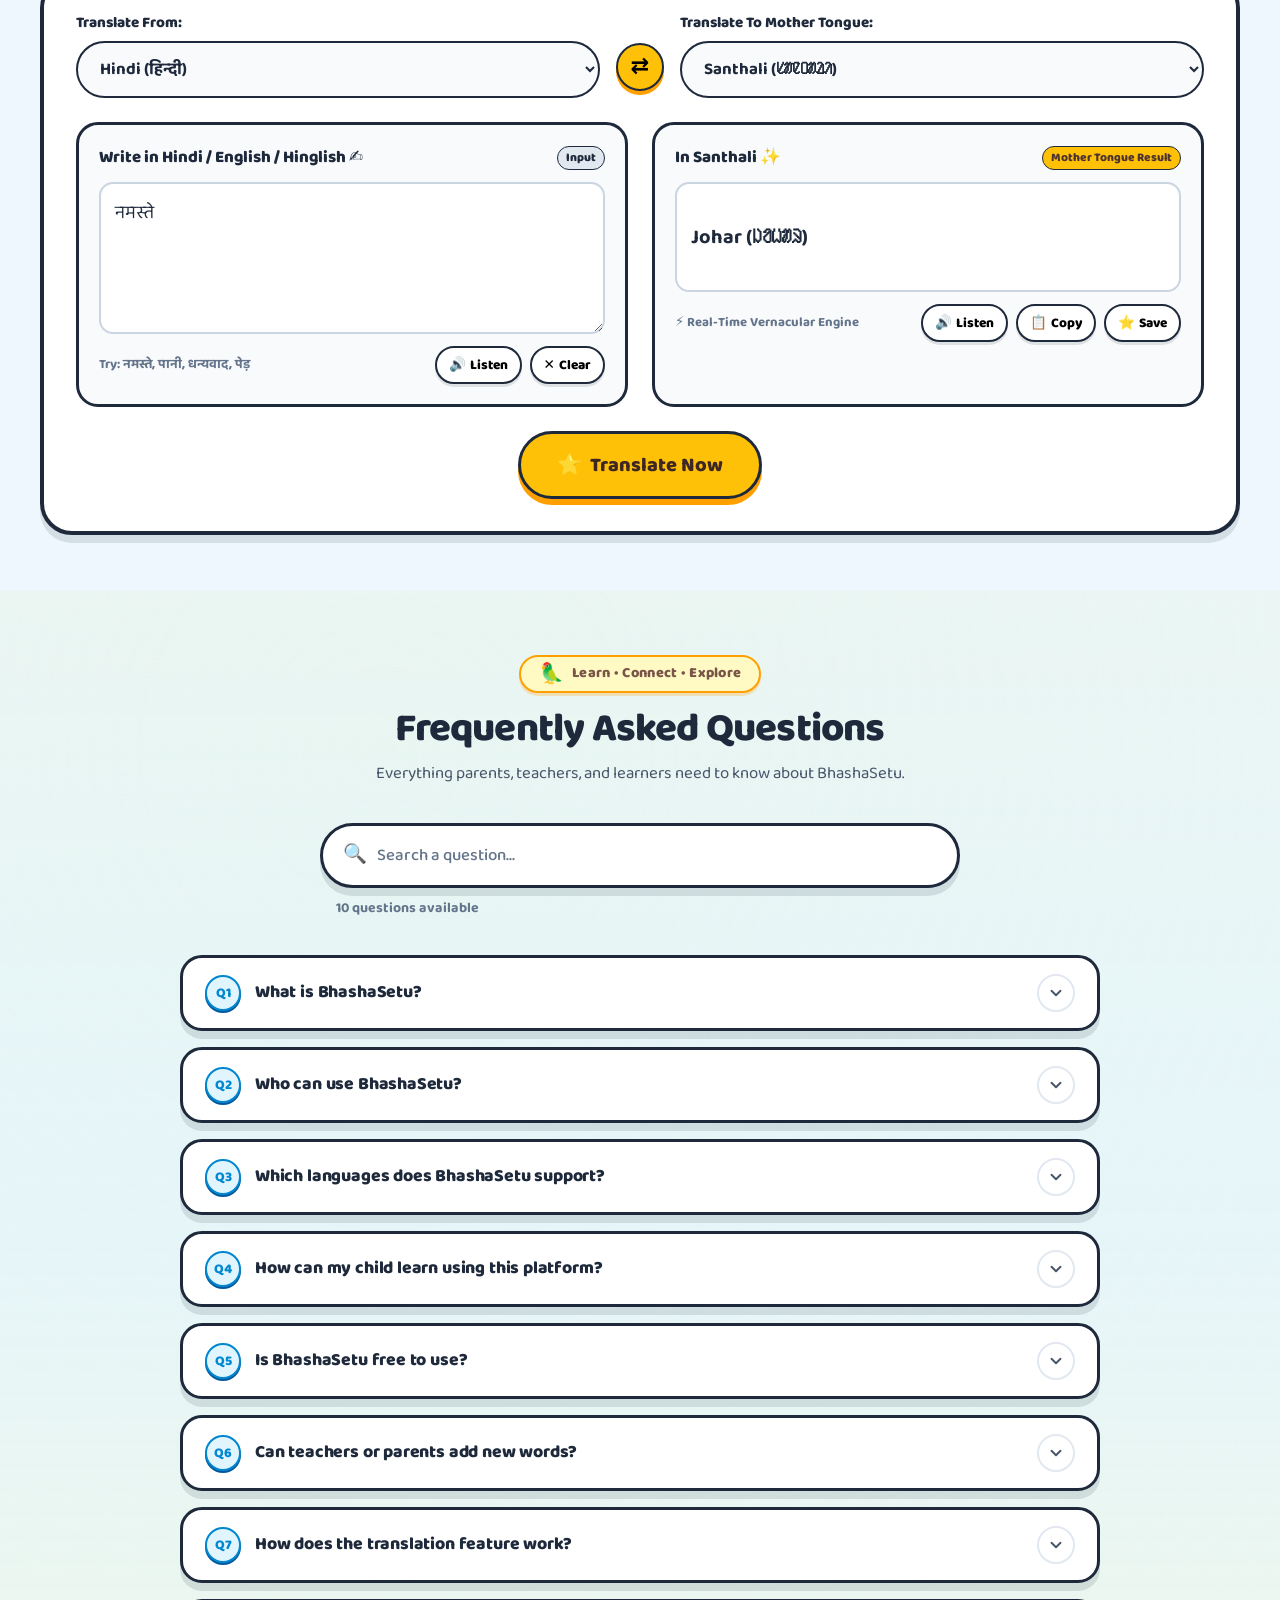
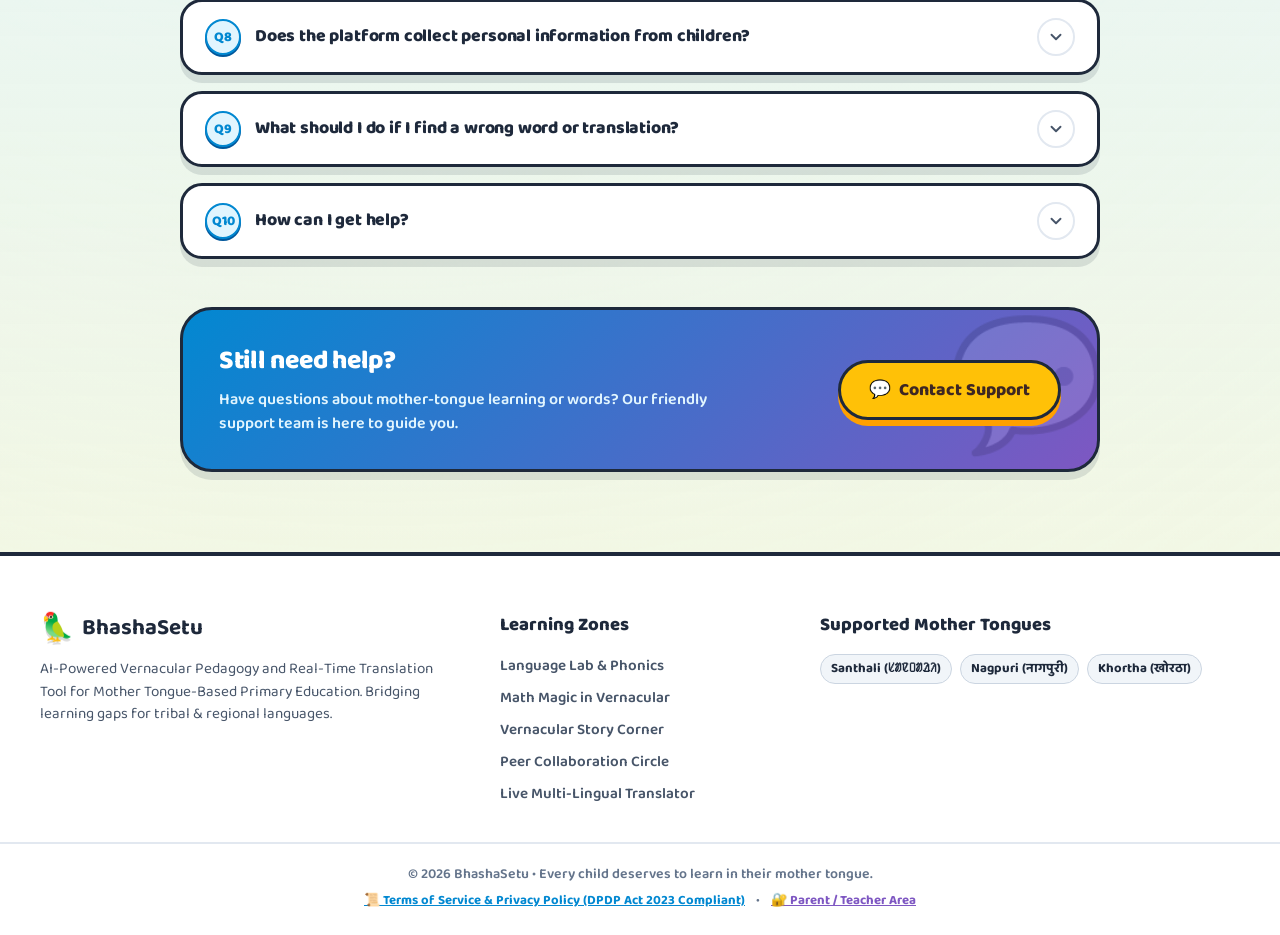
==== commit 019d20c5: "feat(parental-controls): add prominent Parents nav link and improve responsive topbar alignment" ====
--- a/frontend/index.html
+++ b/frontend/index.html
@@ -49,6 +49,7 @@
         <a class="nav-link" href="#collaboration"><span>💬</span> Peer Connect</a>
         <a class="nav-link" href="#translator"><span>🌐</span> Live Translator</a>
         <a class="nav-link" href="#faq"><span>❓</span> FAQ</a>
+        <a class="nav-link nav-link-parent" href="javascript:void(0)" id="navParentAreaLink" onclick="window.ParentalControl && window.ParentalControl.openParentArea()" title="Parent / Teacher Area"><span>🔐</span> Parents</a>
       </nav>
 
       <div class="topbar-actions">
--- a/frontend/css/style.css
+++ b/frontend/css/style.css
@@ -207,7 +207,7 @@
   position: sticky;
   top: 14px;
   z-index: 100;
-  width: min(1200px, calc(100% - 24px));
+  width: min(1360px, calc(100% - 24px));
   margin: 12px auto 0;
 }
 
@@ -215,8 +215,8 @@
   display: flex;
   align-items: center;
   justify-content: space-between;
-  gap: 16px;
-  padding: 10px 20px;
+  gap: 10px;
+  padding: 8px 16px;
   background: rgba(255, 255, 255, 0.95);
   backdrop-filter: blur(12px);
   border: var(--border-thick);
@@ -227,11 +227,12 @@
 .brand {
   display: flex;
   align-items: center;
-  gap: 10px;
+  gap: 8px;
+  flex-shrink: 0;
 }
 
 .brand-icon {
-  font-size: 1.8rem;
+  font-size: 1.7rem;
   line-height: 1;
   filter: drop-shadow(0 3px 0 rgba(0,0,0,0.15));
   animation: softWiggle 3s infinite ease-in-out;
@@ -243,7 +244,7 @@
 }
 
 .brand-title {
-  font-size: 1.35rem;
+  font-size: 1.3rem;
   font-weight: 800;
   color: var(--ink-dark);
   line-height: 1.1;
@@ -266,19 +267,21 @@
 nav#navigation {
   display: flex;
   align-items: center;
-  gap: 6px;
+  gap: 4px;
+  flex-shrink: 1;
 }
 
 .nav-link {
   display: inline-flex;
   align-items: center;
-  gap: 6px;
-  padding: 8px 14px;
-  font-size: 0.95rem;
+  gap: 4px;
+  padding: 6px 10px;
+  font-size: 0.88rem;
   font-weight: 700;
   color: var(--ink-muted);
   border-radius: var(--radius-pill);
   transition: all 0.2s ease;
+  white-space: nowrap;
 }
 
 .nav-link:hover {
--- a/frontend/css/parental-control.css
+++ b/frontend/css/parental-control.css
@@ -7,21 +7,23 @@
    1. Nav Entry Button & Badges
    ========================================================================== */
 .btn-parent-nav {
-  display: inline-flex;
-  align-items: center;
-  gap: 6px;
-  background: #FFF9C4;
-  color: var(--ink-dark);
+  display: inline-flex !important;
+  align-items: center;
+  gap: 5px;
+  background: #FEF08A;
+  color: #1E293B;
   border: 2px solid var(--ink-dark);
-  border-radius: var(--radius-sm);
-  padding: 8px 14px;
+  border-radius: var(--radius-pill);
+  padding: 6px 12px;
   font-family: var(--font-primary);
-  font-size: 0.9rem;
-  font-weight: 700;
+  font-size: 0.88rem;
+  font-weight: 800;
   cursor: pointer;
   box-shadow: 0 3px 0 rgba(30, 41, 59, 0.15);
   transition: all 0.15s ease;
   text-decoration: none;
+  white-space: nowrap;
+  flex-shrink: 0;
 }
 
 .btn-parent-nav:hover {
@@ -36,7 +38,21 @@
 }
 
 .parent-nav-icon {
-  font-size: 1.1rem;
+  font-size: 1rem;
+}
+
+.nav-link-parent {
+  color: #7E22CE !important;
+  background: #FAF5FF;
+  border: 1.5px solid #D8B4FE;
+  font-weight: 800 !important;
+}
+
+.nav-link-parent:hover {
+  background: #F3E8FF !important;
+  color: #6B21A8 !important;
+  transform: translateY(-2px);
+  box-shadow: 0 3px 0 rgba(147, 51, 234, 0.2);
 }
 
 /* ==========================================================================
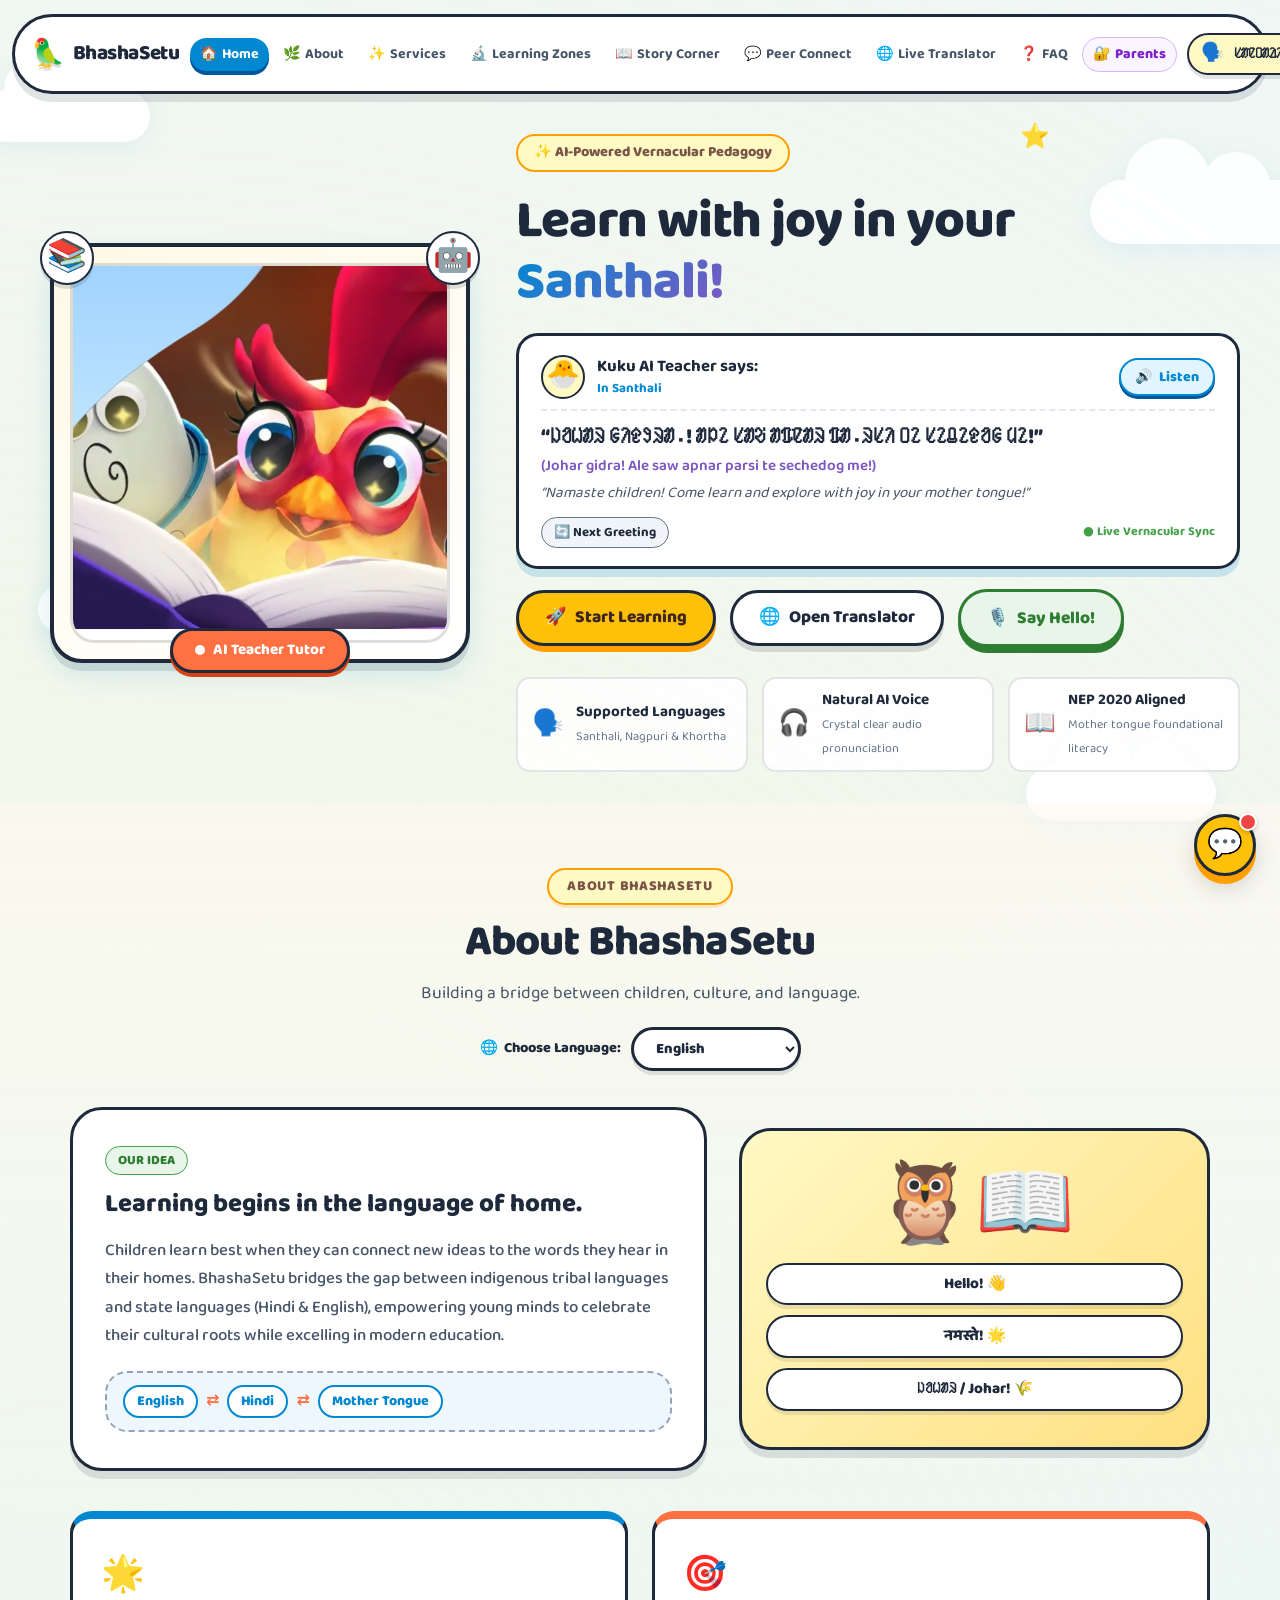
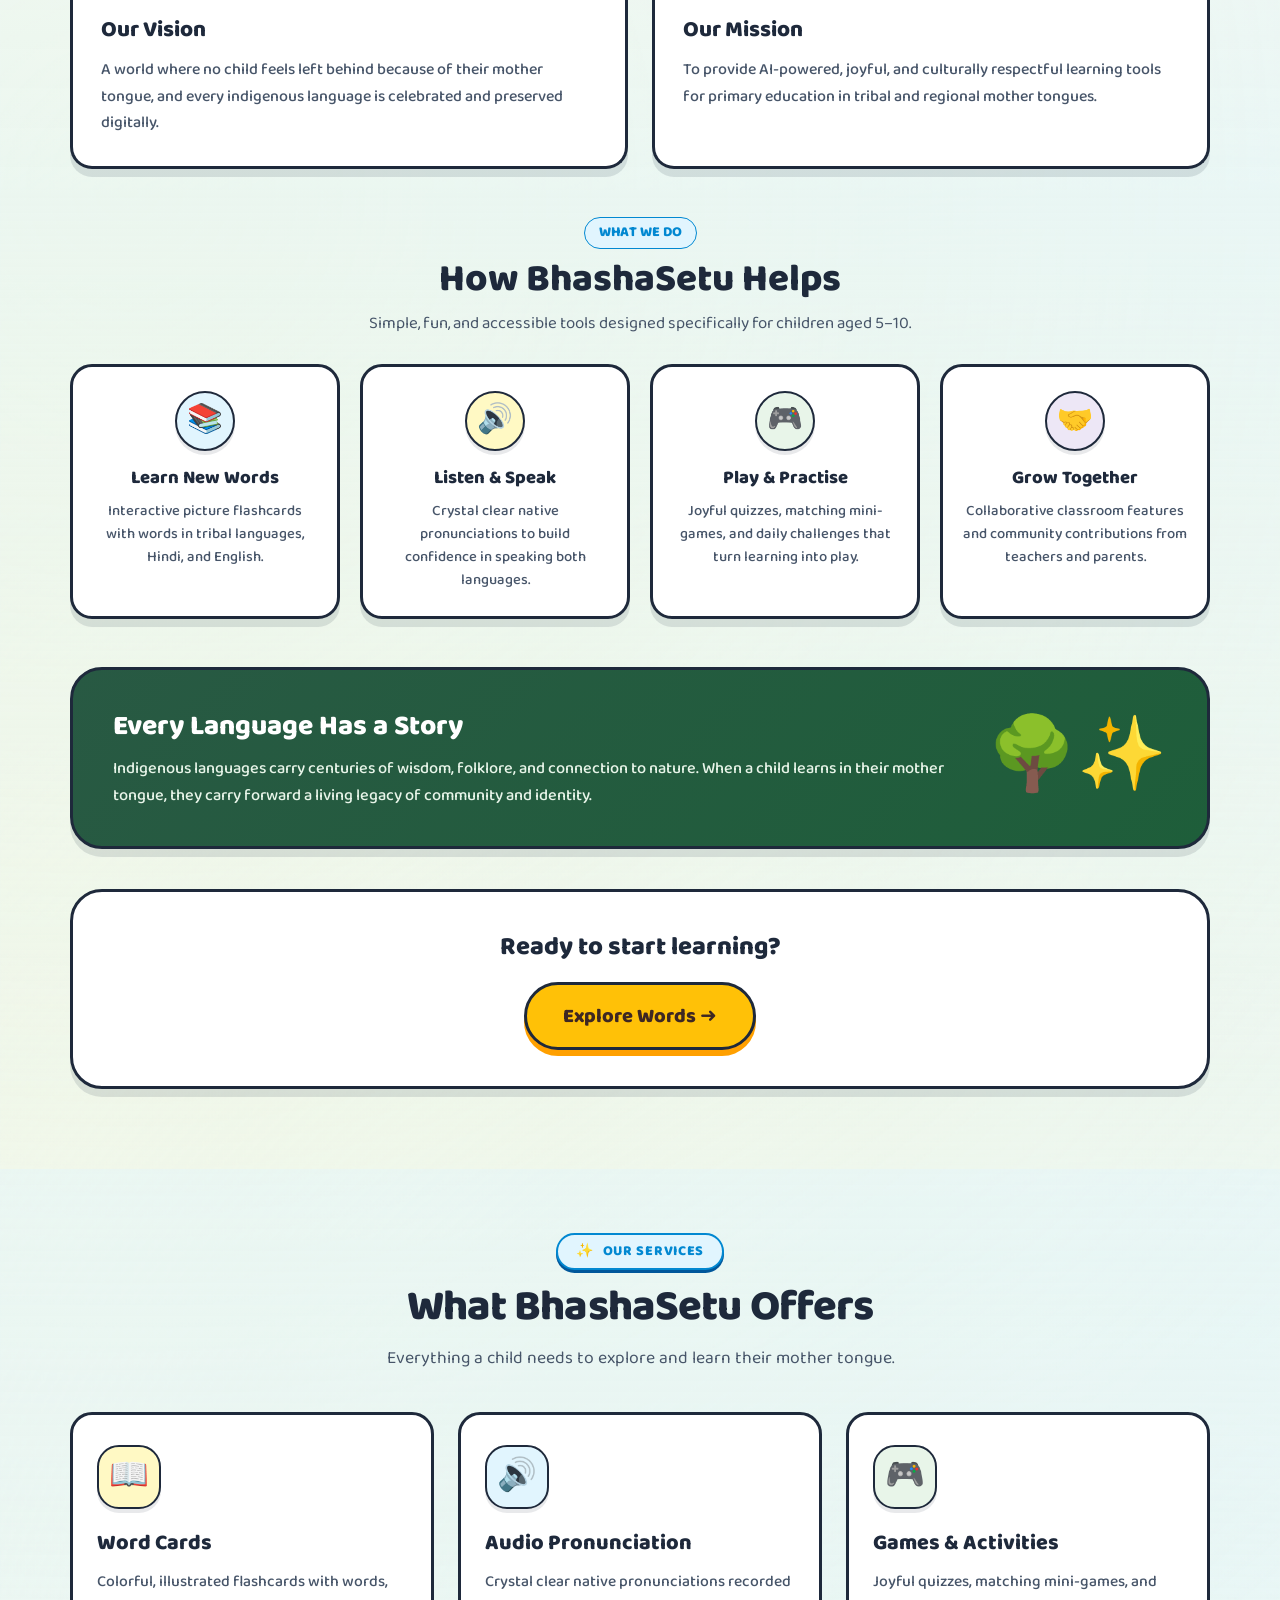
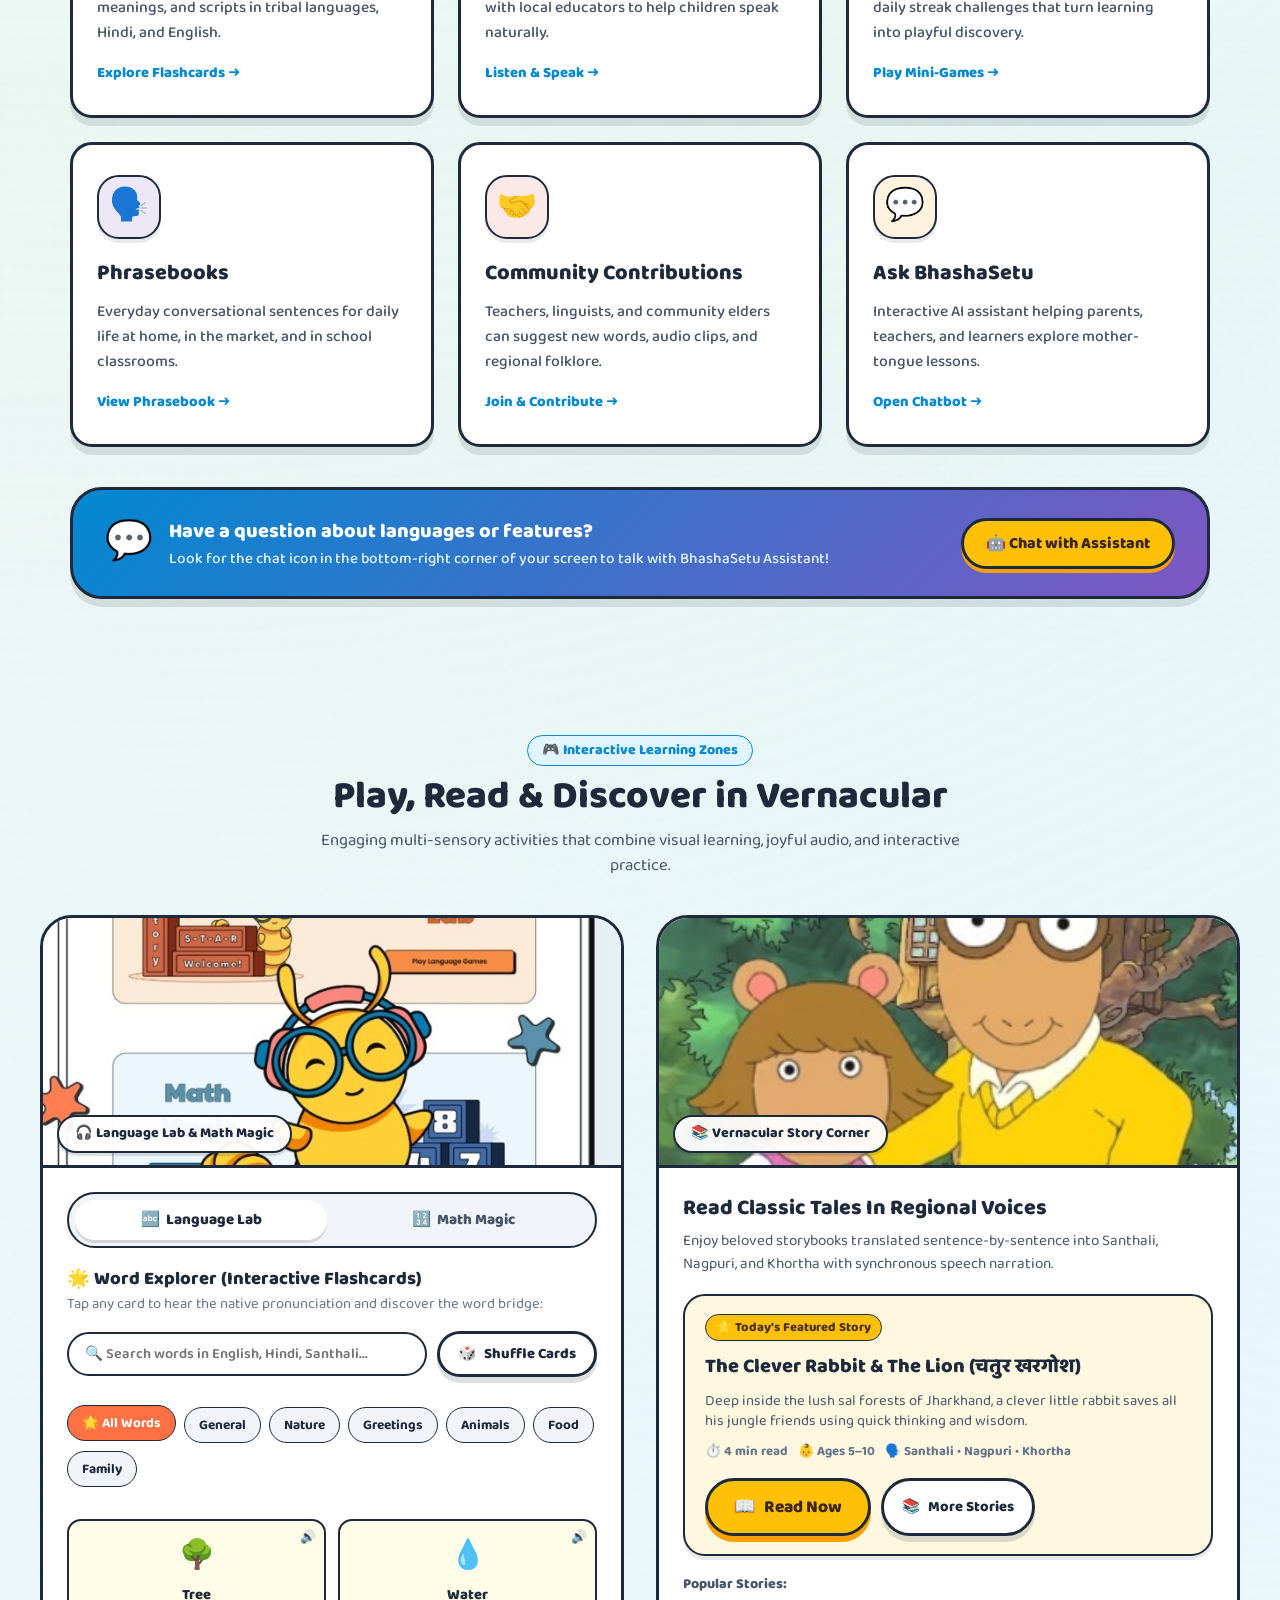
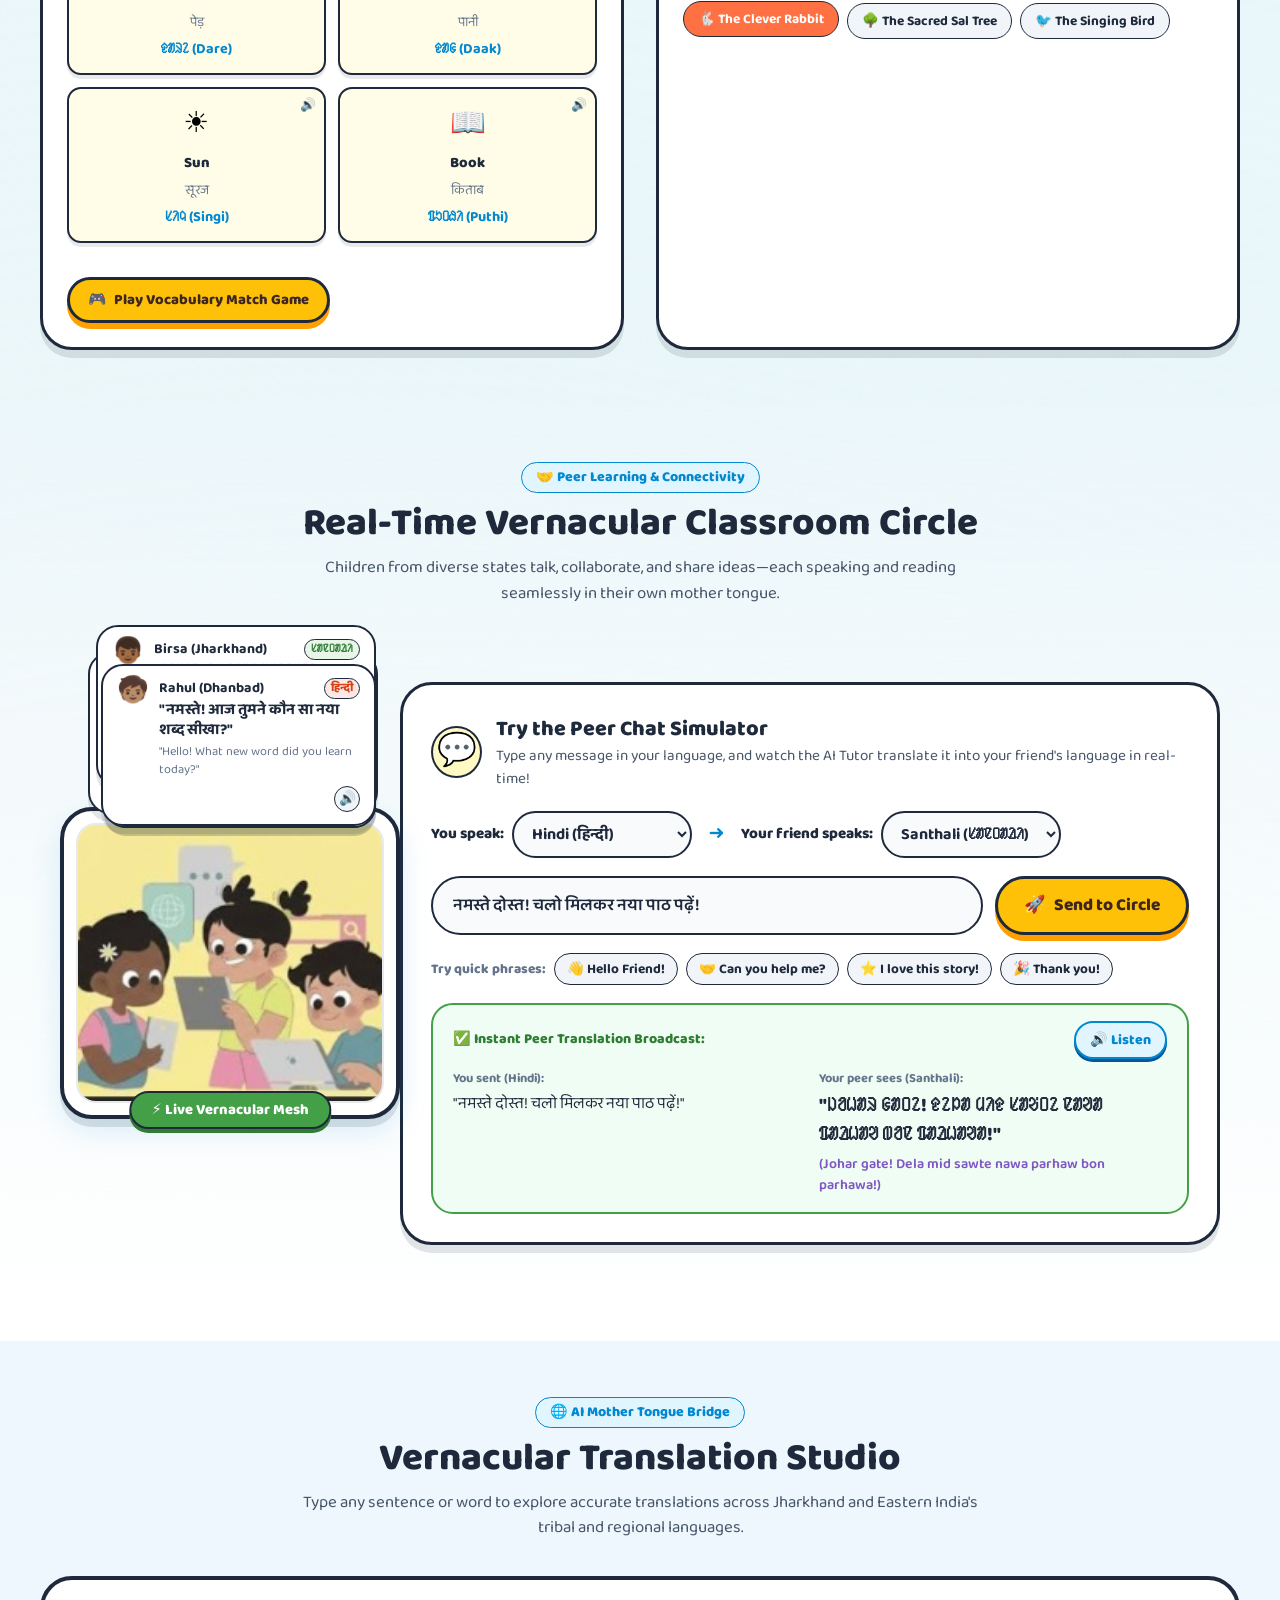
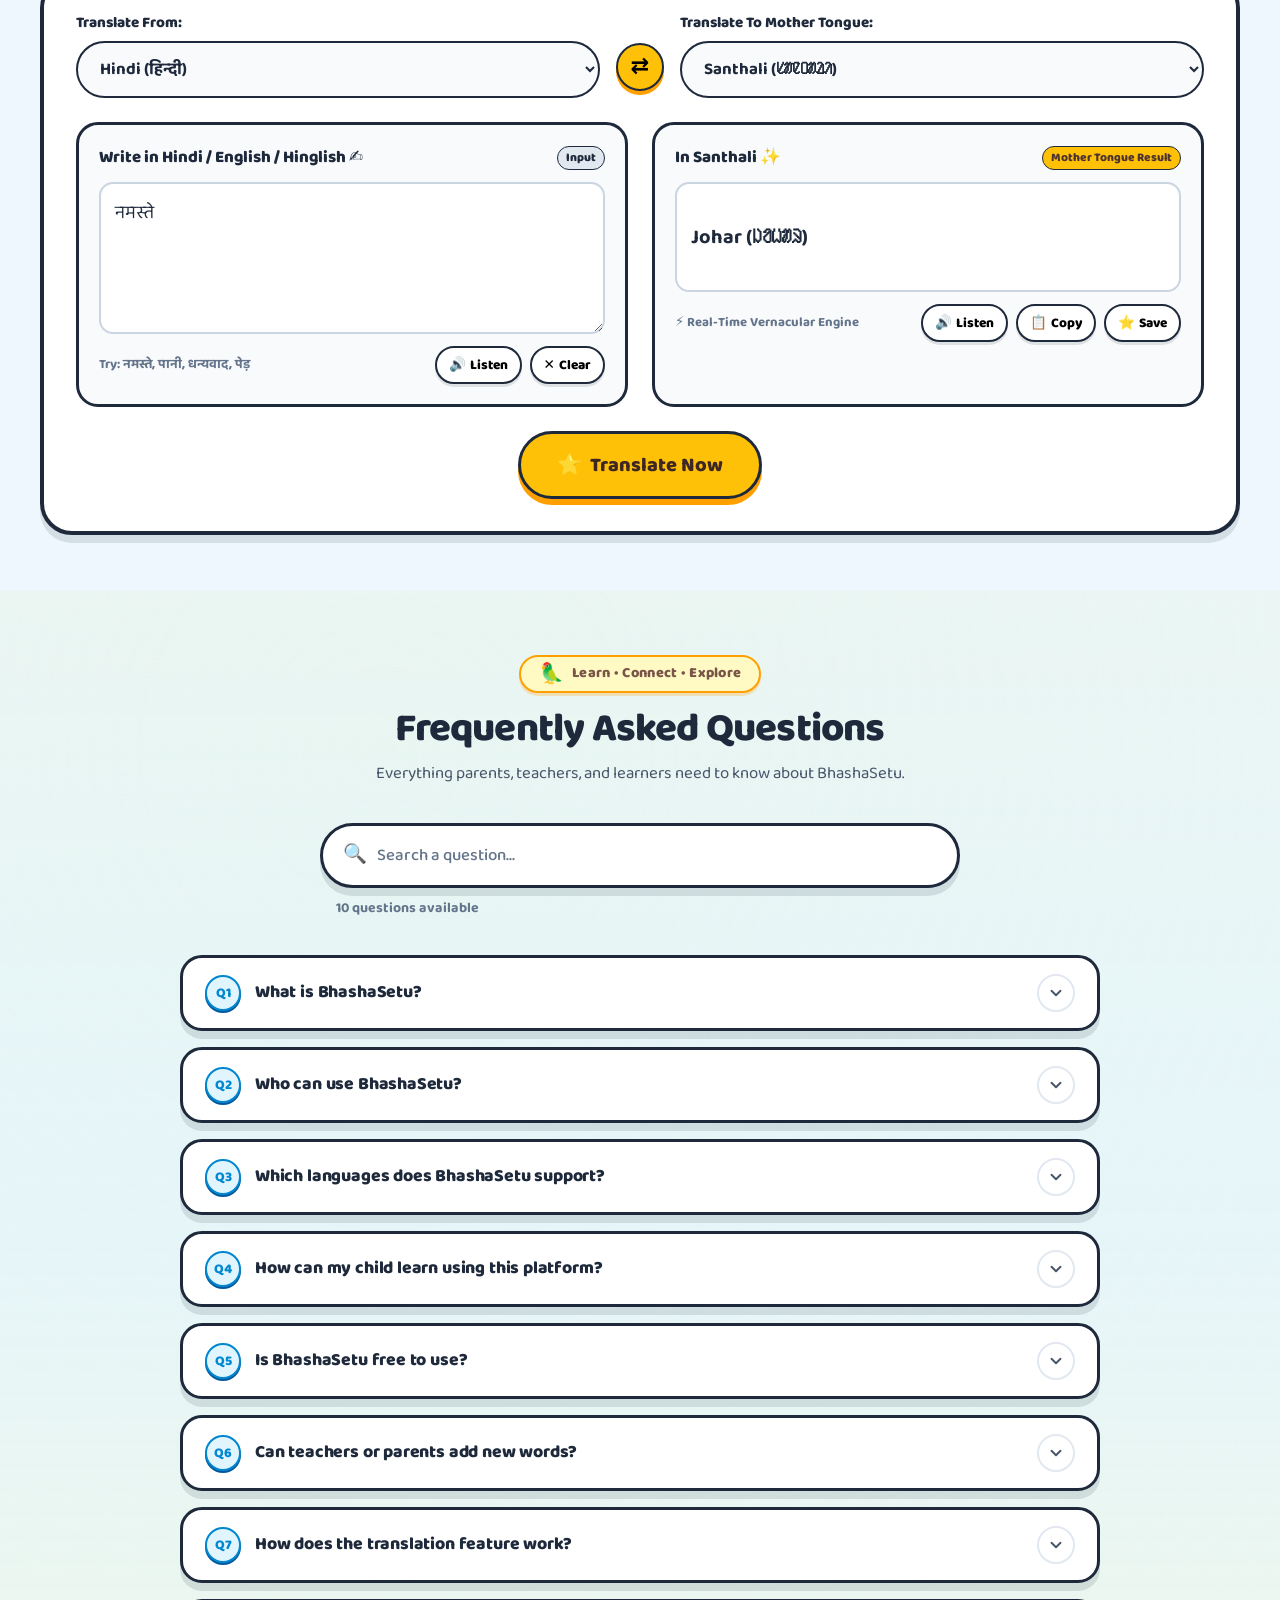
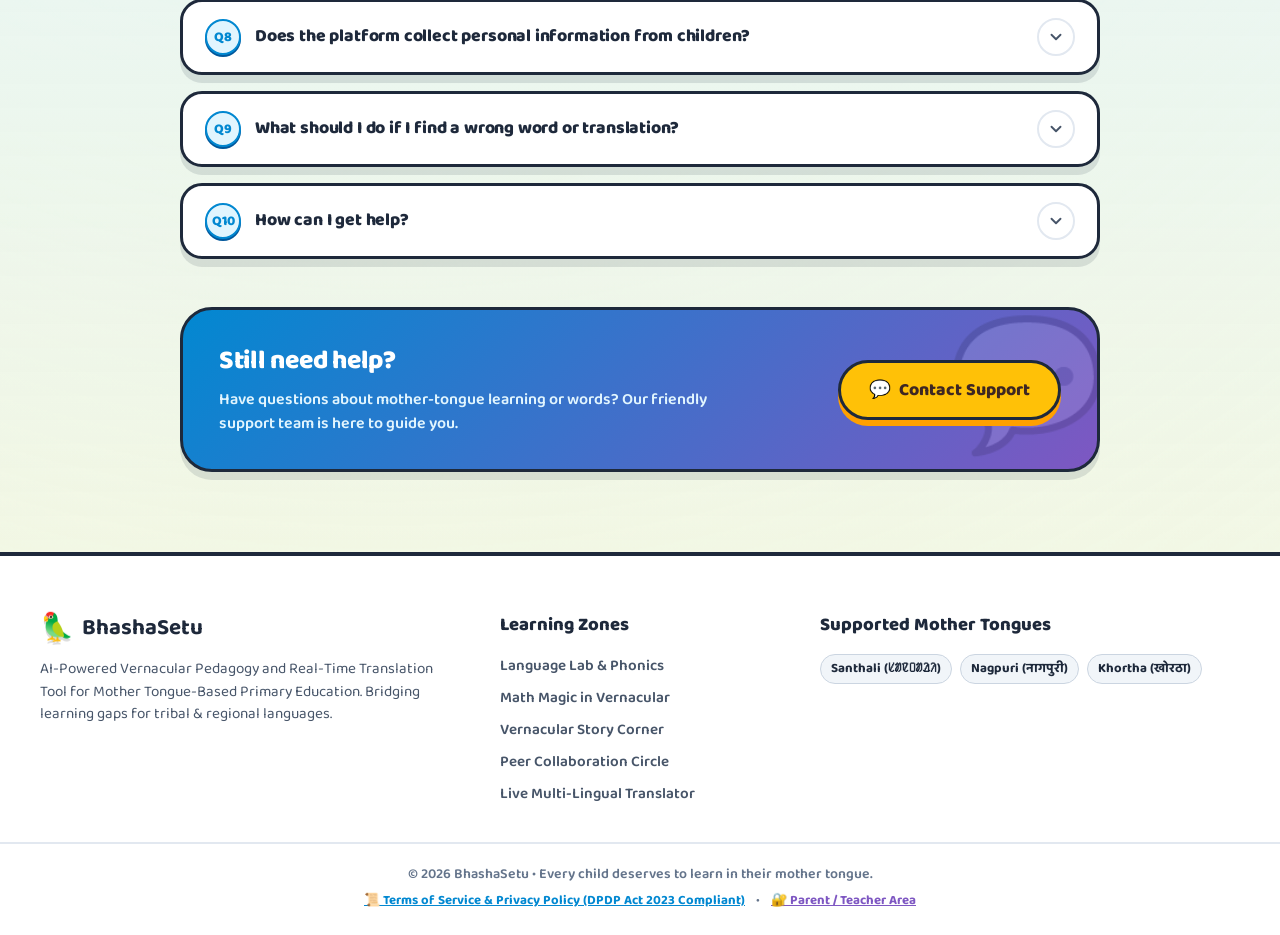
==== commit 9d100ecd: "fix(chatbot): restrict supported languages response strictly to Santhali, Khortha, and Nagpuri with " ====
--- a/frontend/index.html
+++ b/frontend/index.html
@@ -215,15 +215,8 @@
               <option value="en" selected>English</option>
               <option value="hi">हिन्दी (Hindi)</option>
               <option value="sat">ᱥᱟᱱᱛᱟᱲᱤ (Santali)</option>
-              <option value="gon">Gondi (गोंडी)</option>
-              <option value="bhi">Bhili (भीली)</option>
-              <option value="hoc">Ho (हो)</option>
-              <option value="unr">Mundari (मुंडारी)</option>
-              <option value="kru">Kurukh (कुड़ुख़)</option>
-              <option value="kfq">Korku (कोरकू)</option>
-              <option value="kxu">Kui (कुई)</option>
-              <option value="brx">Bodo (बोडो)</option>
-              <option value="dis">Dimasa (दिमासा)</option>
+              <option value="nag">Nagpuri (नागपुरी)</option>
+              <option value="kho">Khortha (खोरठा)</option>
             </select>
           </div>
           <div id="aboutComingSoonWrapper"></div>
@@ -472,7 +465,7 @@
             <div class="module-body">
               <div class="story-intro">
                 <h3>Read Classic Tales In Regional Voices</h3>
-                <p>Enjoy beloved storybooks translated sentence-by-sentence into Santhali, Mundari, Kurukh, Hindi, and more with synchronous speech narration.</p>
+                <p>Enjoy beloved storybooks translated sentence-by-sentence into Santhali, Nagpuri, and Khortha with synchronous speech narration.</p>
               </div>
 
               <!-- Featured Story Preview Card -->
@@ -958,13 +951,13 @@
   <canvas id="confettiCanvas" class="confetti-canvas"></canvas>
 
   <!-- Client-Side App Logic -->
-  <script src="js/config.js"></script>
-  <script src="js/wordApi.js"></script>
-  <script src="js/parentalControl.js"></script>
-  <script src="js/app.js"></script>
-  <script src="js/about-section.js"></script>
-  <script src="js/services-section.js"></script>
-  <script src="js/chatbot-widget.js"></script>
-  <script src="js/faq-section.js"></script>
+  <script src="js/config.js?v=2.2"></script>
+  <script src="js/wordApi.js?v=2.2"></script>
+  <script src="js/parentalControl.js?v=2.2"></script>
+  <script src="js/app.js?v=2.2"></script>
+  <script src="js/about-section.js?v=2.2"></script>
+  <script src="js/services-section.js?v=2.2"></script>
+  <script src="js/chatbot-widget.js?v=2.2"></script>
+  <script src="js/faq-section.js?v=2.2"></script>
 </body>
 </html>
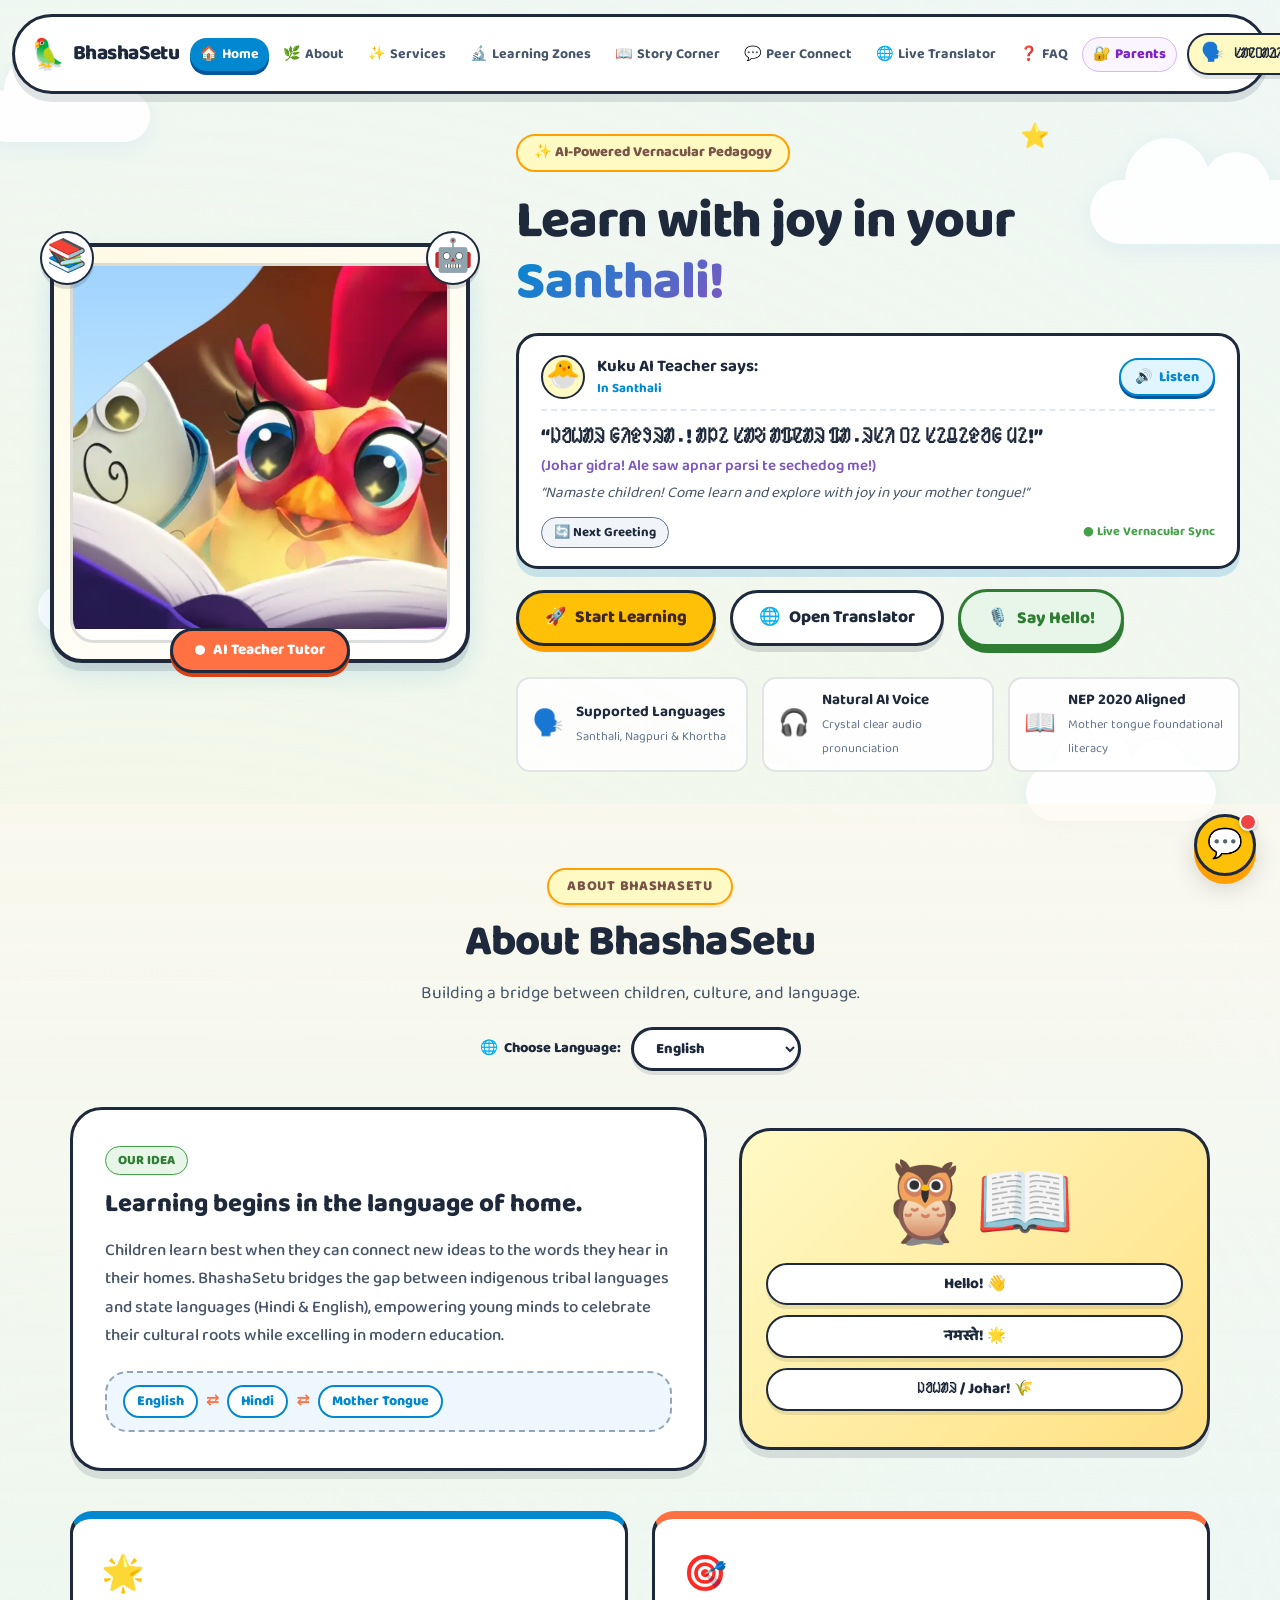
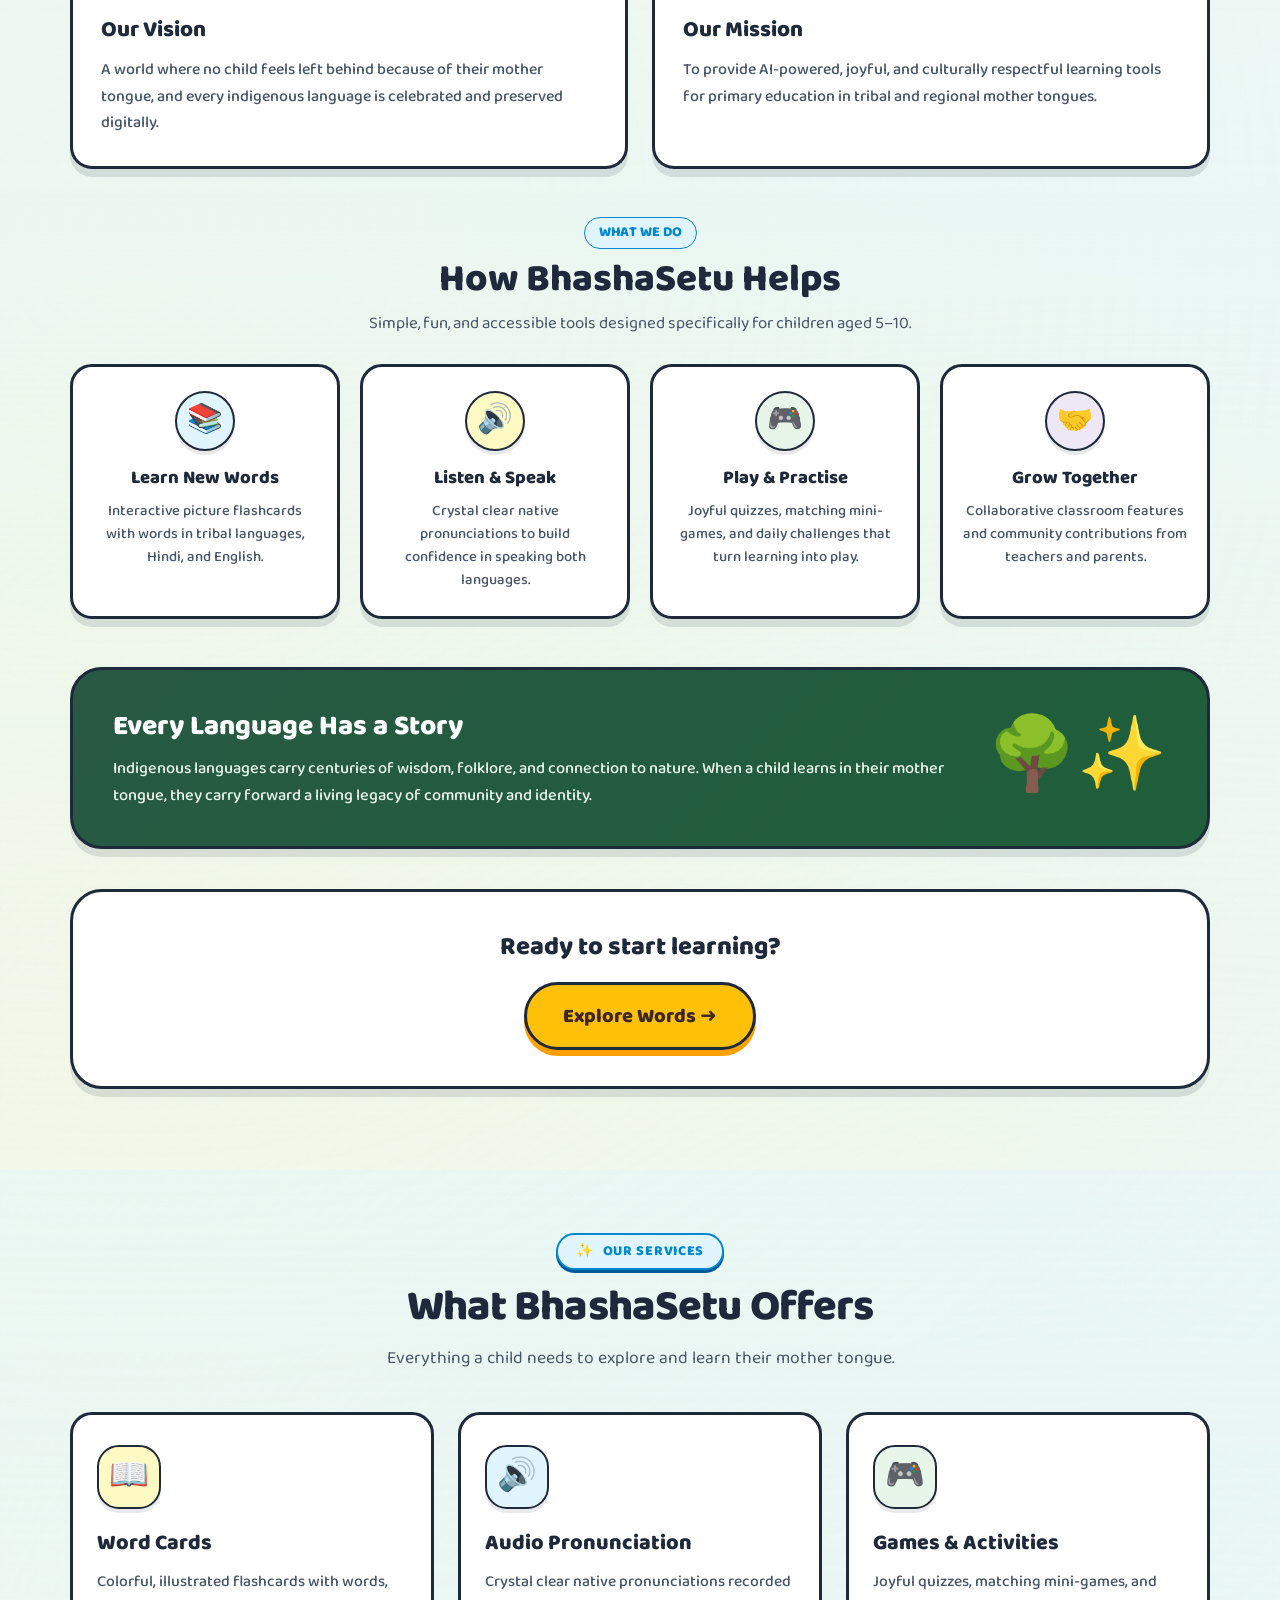
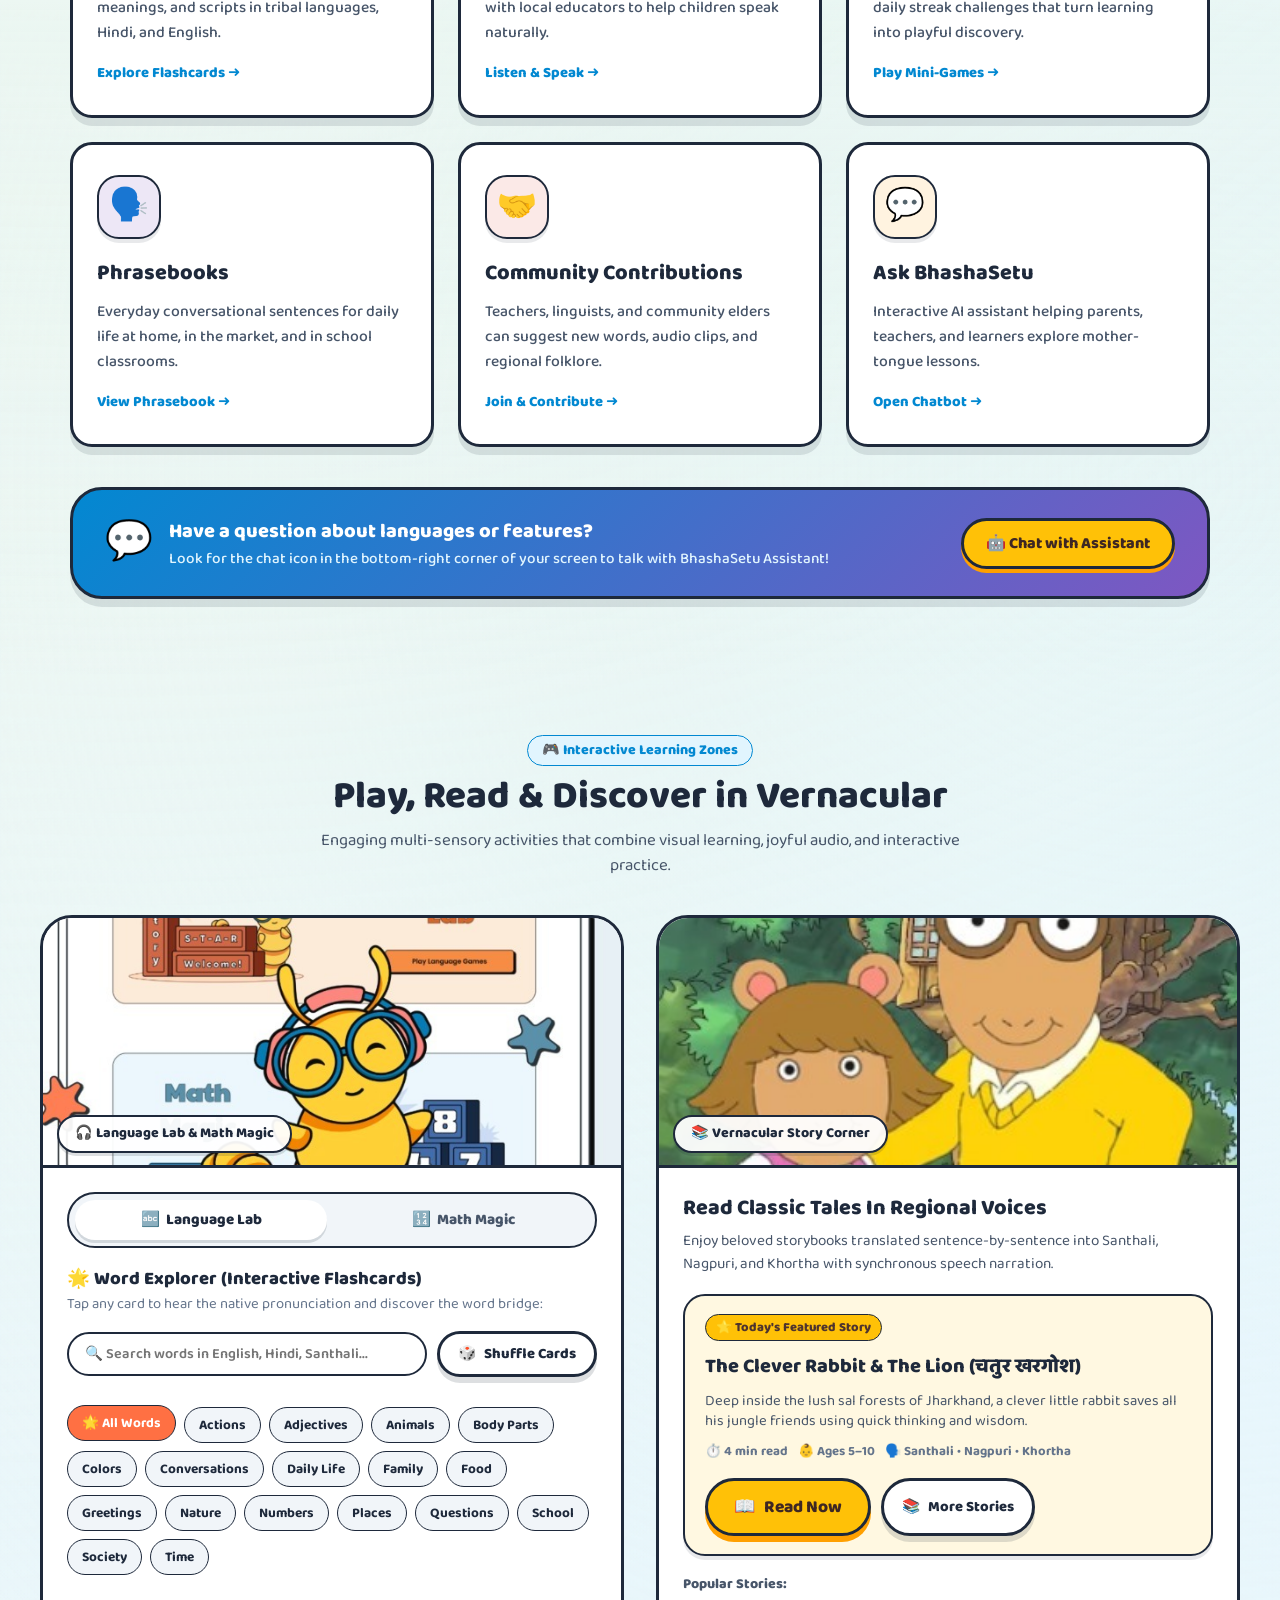
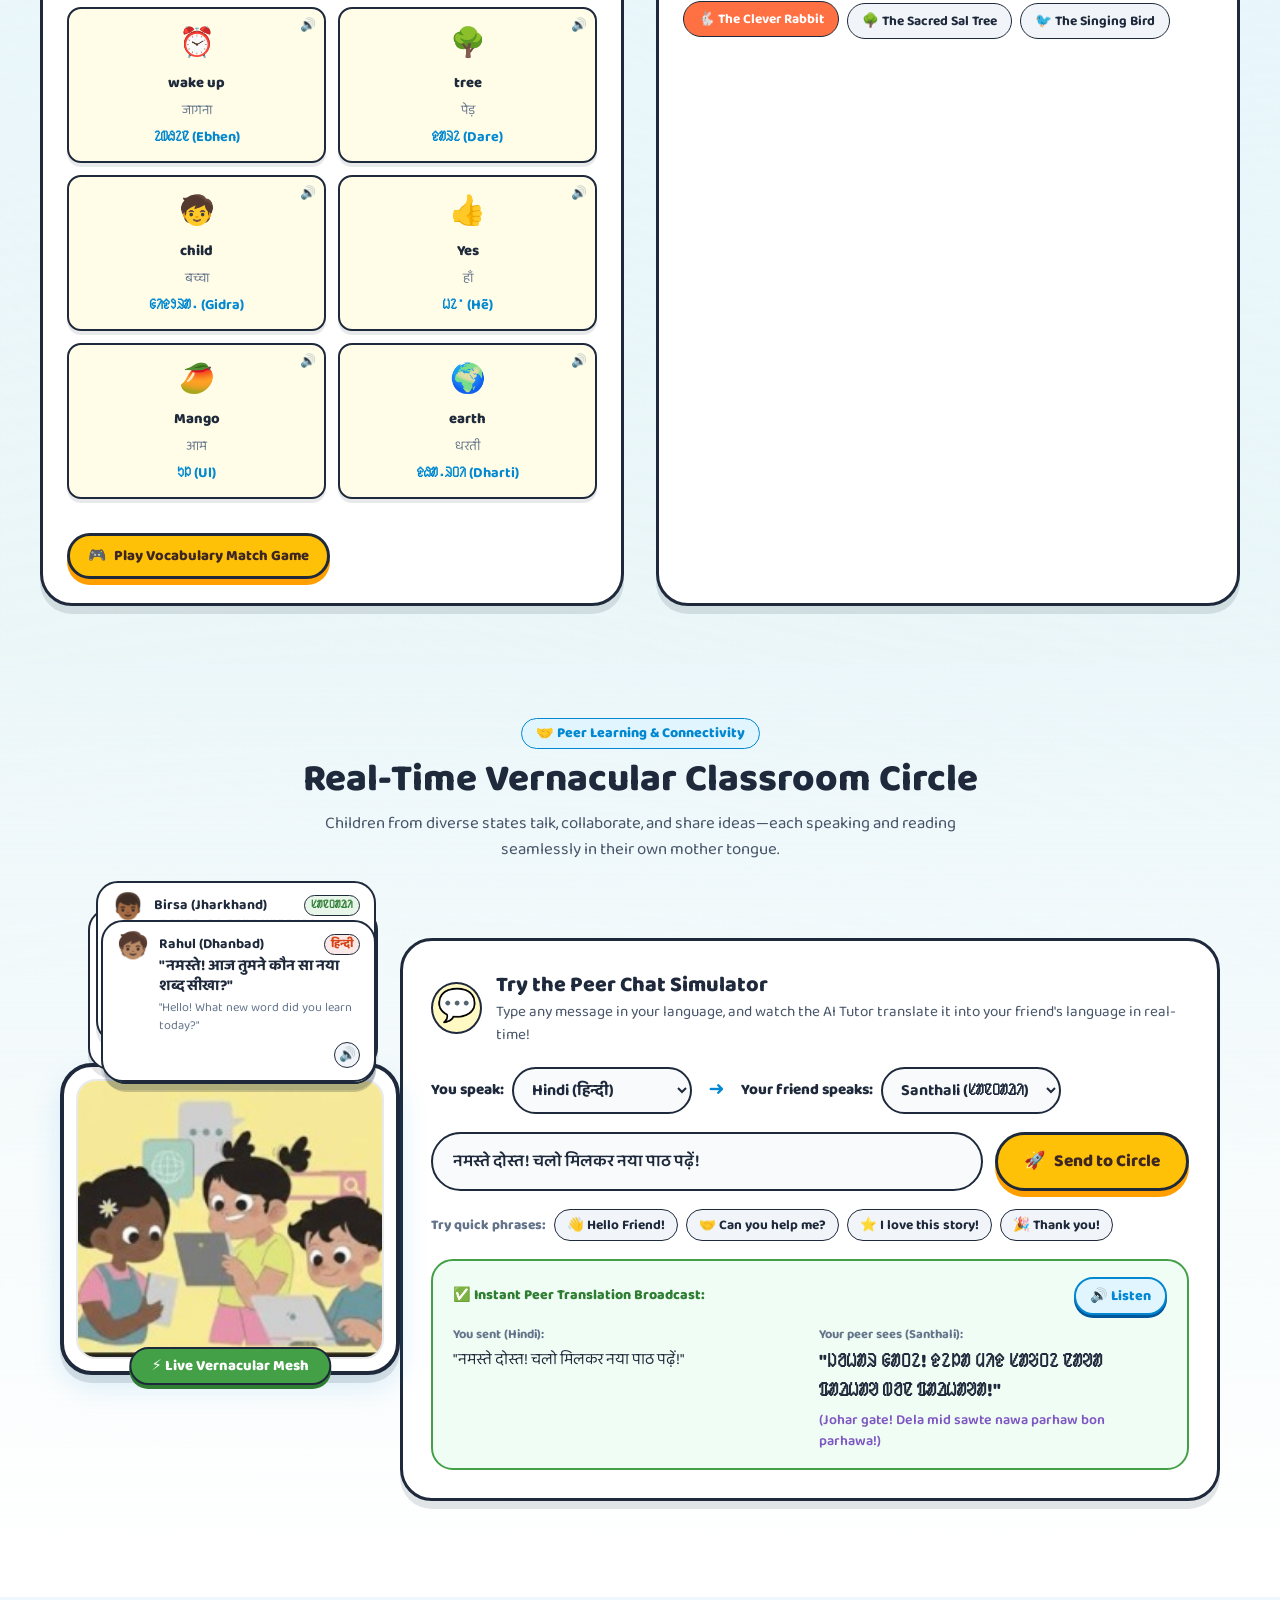
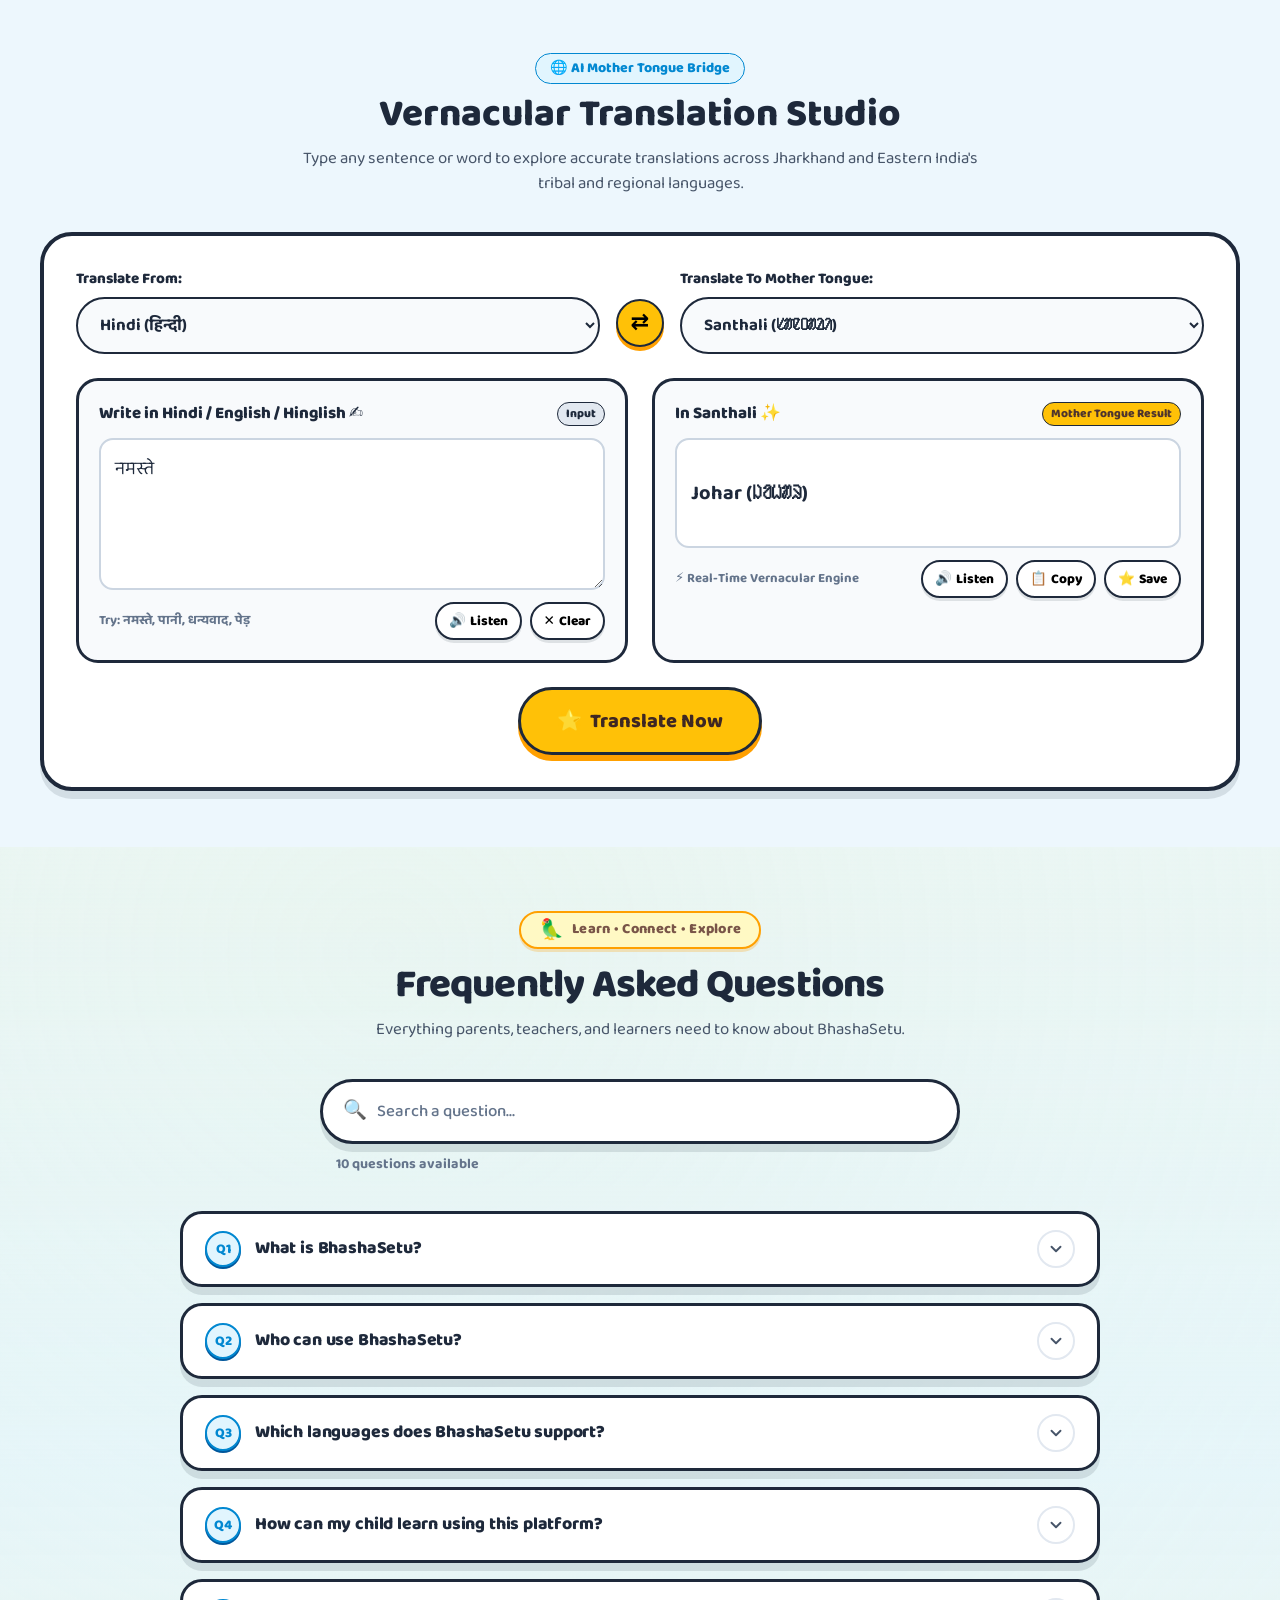
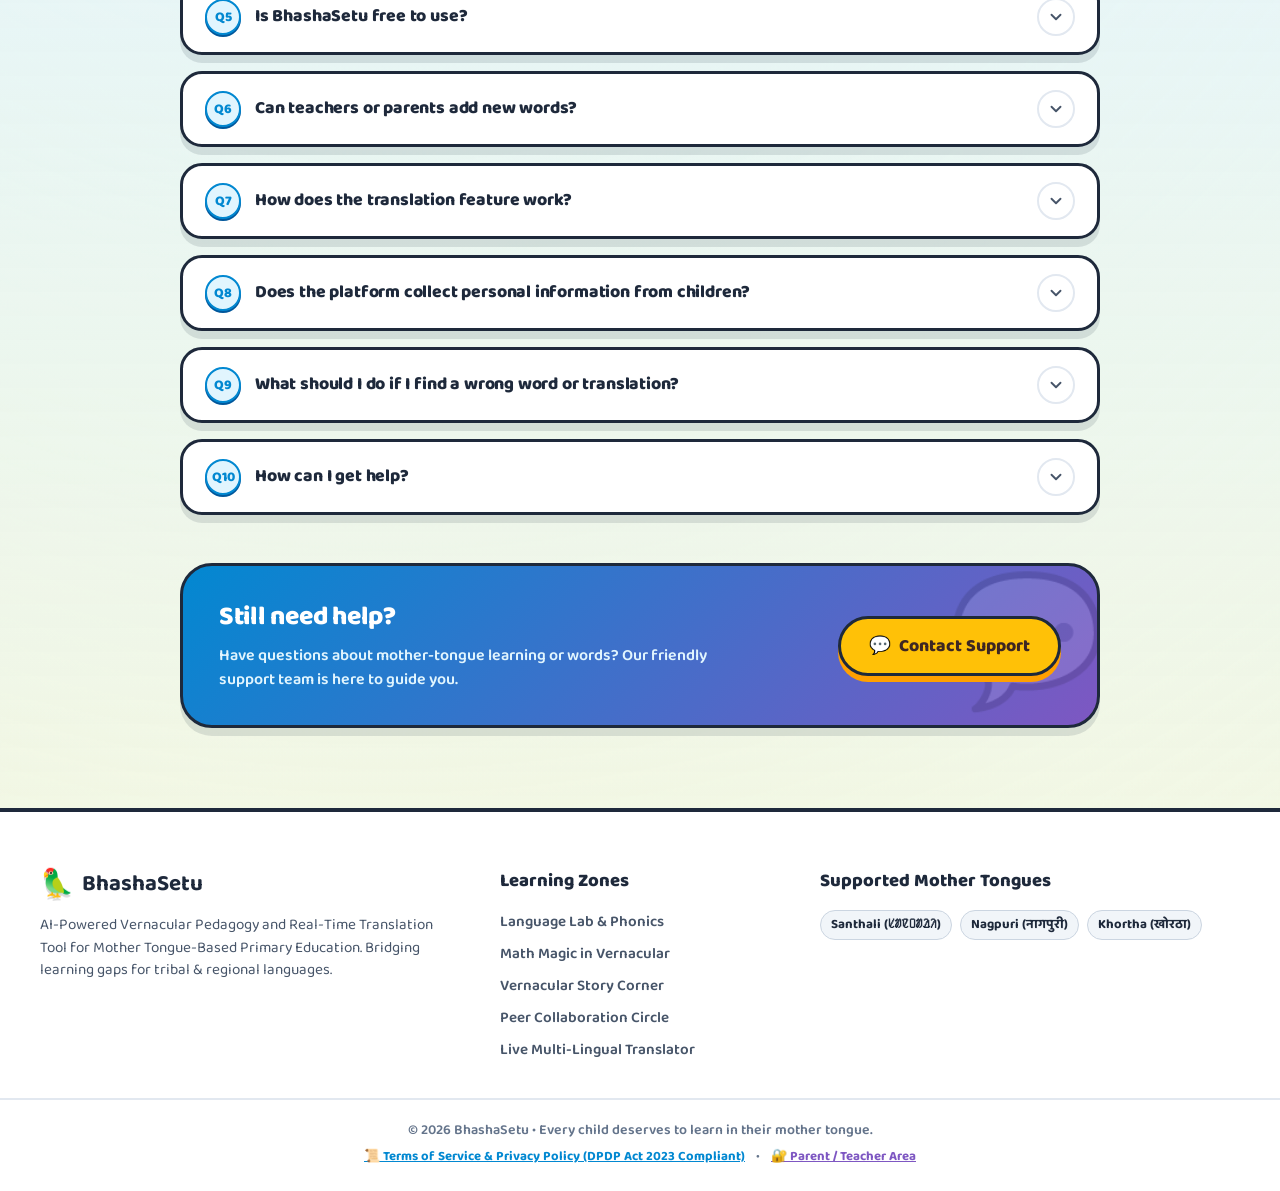
==== commit cf9538ca: "fix(translator): provide instant offline CSV dataset fallback in wordApi.js for GitHub Pages and net" ====
--- a/frontend/index.html
+++ b/frontend/index.html
@@ -951,13 +951,13 @@
   <canvas id="confettiCanvas" class="confetti-canvas"></canvas>
 
   <!-- Client-Side App Logic -->
-  <script src="js/config.js?v=2.2"></script>
-  <script src="js/wordApi.js?v=2.2"></script>
-  <script src="js/parentalControl.js?v=2.2"></script>
-  <script src="js/app.js?v=2.2"></script>
-  <script src="js/about-section.js?v=2.2"></script>
-  <script src="js/services-section.js?v=2.2"></script>
-  <script src="js/chatbot-widget.js?v=2.2"></script>
-  <script src="js/faq-section.js?v=2.2"></script>
+  <script src="js/config.js?v=2.3"></script>
+  <script src="js/wordApi.js?v=2.3"></script>
+  <script src="js/parentalControl.js?v=2.3"></script>
+  <script src="js/app.js?v=2.3"></script>
+  <script src="js/about-section.js?v=2.3"></script>
+  <script src="js/services-section.js?v=2.3"></script>
+  <script src="js/chatbot-widget.js?v=2.3"></script>
+  <script src="js/faq-section.js?v=2.3"></script>
 </body>
 </html>
